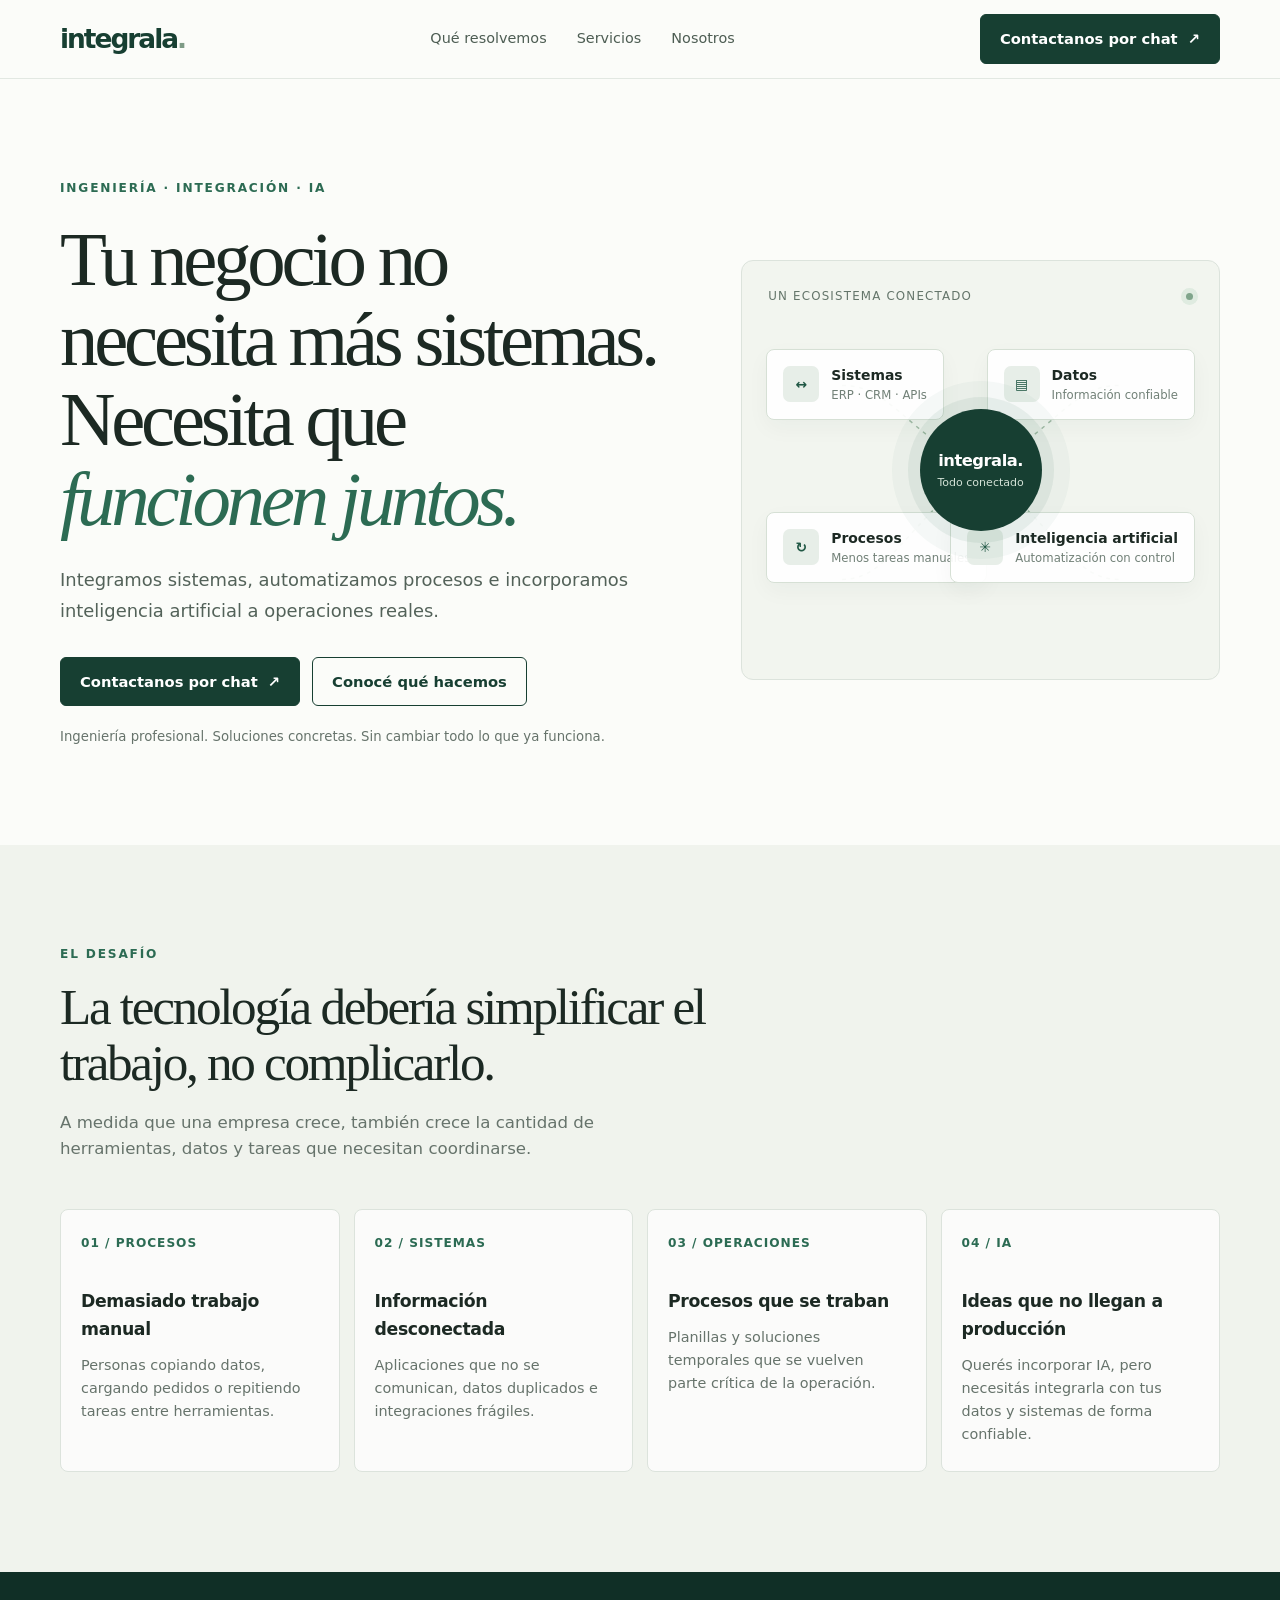
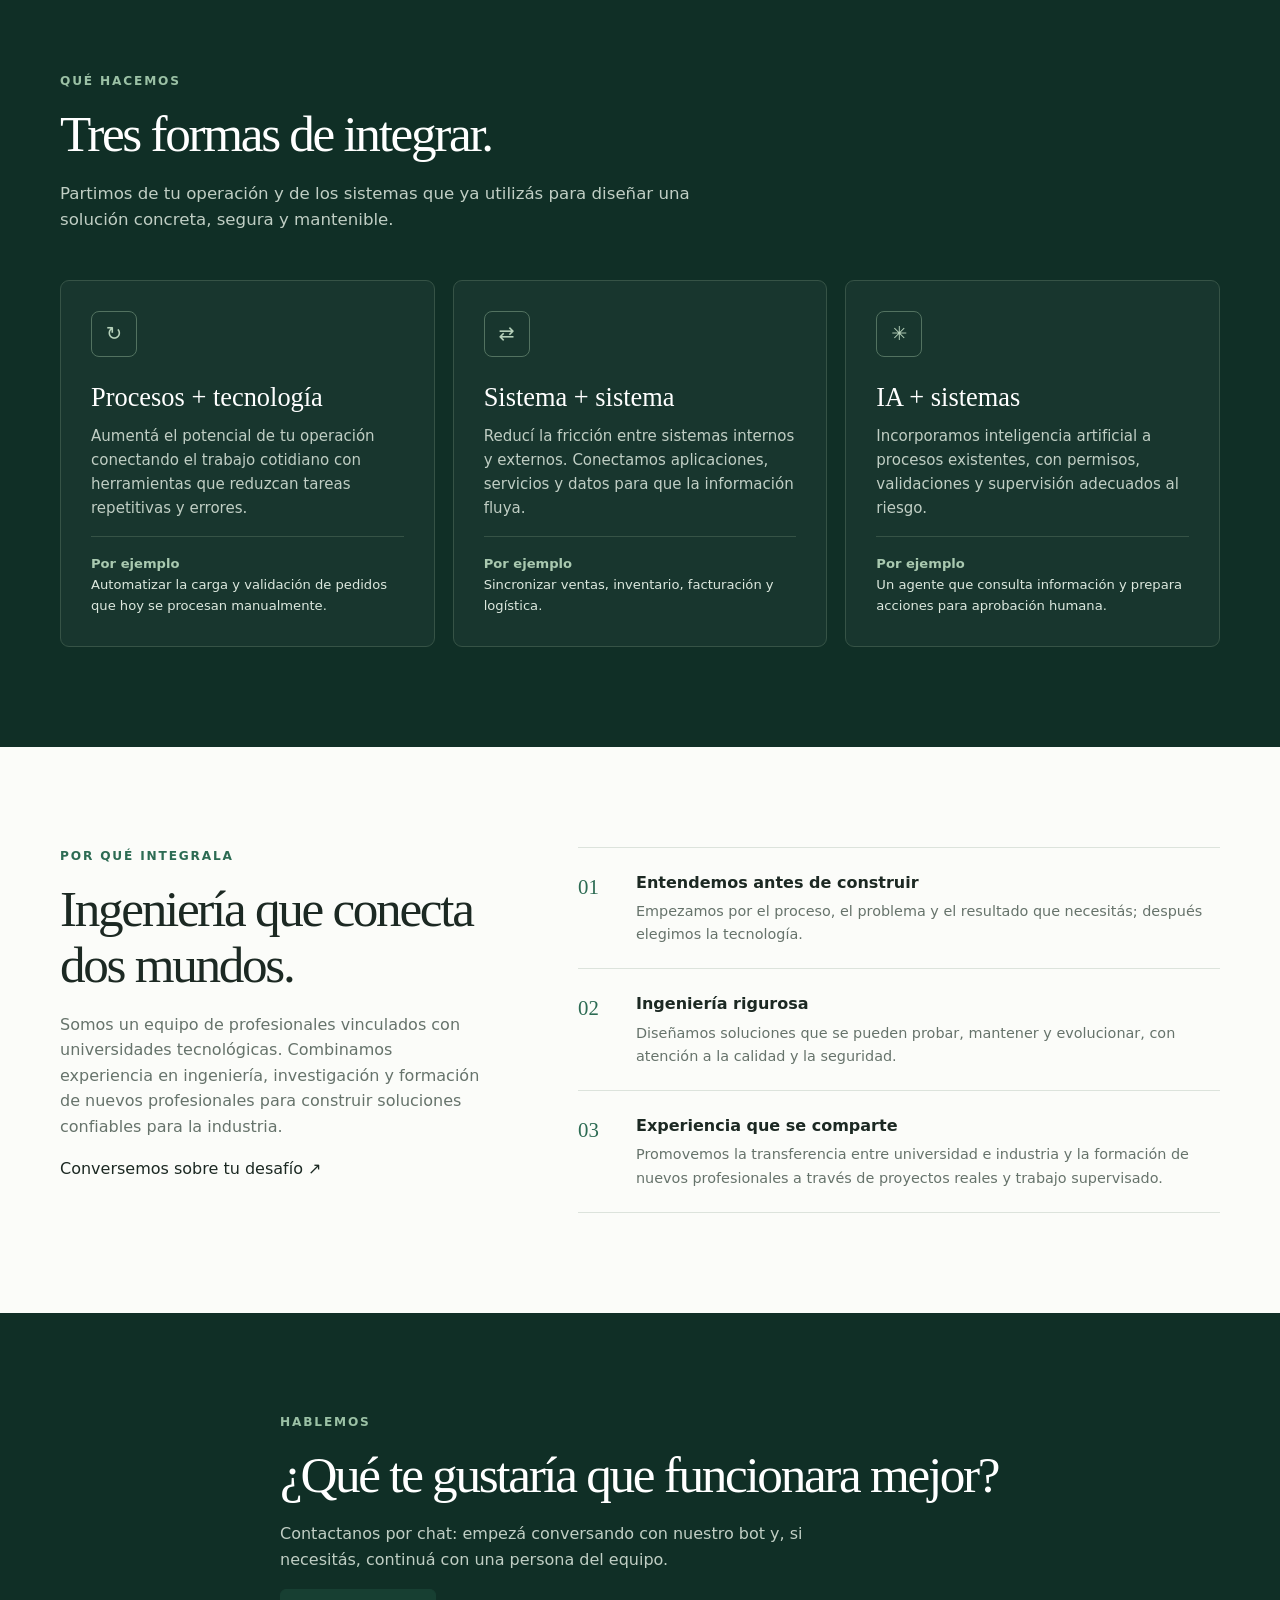
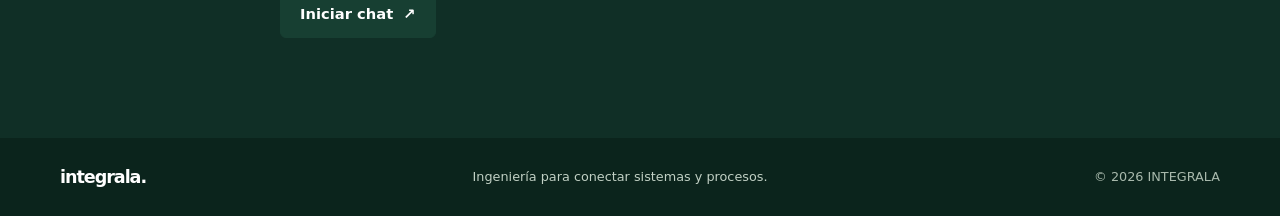
==== index.html @ 3a55579f "Initial site" ====
<!doctype html>
<html lang="es">
<head>
  <meta charset="utf-8">
  <meta name="viewport" content="width=device-width, initial-scale=1">
  <meta name="theme-color" content="#173f32">
  <meta name="description" content="INTEGRALA integra sistemas, automatiza procesos e incorpora inteligencia artificial a operaciones reales. Ingeniería profesional para empresas con sistemas y procesos complejos.">
  <title>INTEGRALA — Sistemas que funcionan juntos</title>
  <style>
    :root {
      --green-950: #102f26;
      --green-900: #173f32;
      --green-800: #205744;
      --green-700: #2c6b53;
      --green-100: #e7eee8;
      --green-50: #f4f6f1;
      --ink: #1c2923;
      --muted: #66736b;
      --line: #dce3dc;
      --paper: #fbfcf9;
      --white: #fff;
      --serif: Georgia, "Times New Roman", serif;
      --sans: Inter, ui-sans-serif, system-ui, -apple-system, BlinkMacSystemFont, "Segoe UI", sans-serif;
      --max: 1160px;
    }
    * { box-sizing: border-box; }
    html { scroll-behavior: smooth; scroll-padding-top: 92px; }
    body { margin: 0; color: var(--ink); background: var(--paper); font-family: var(--sans); line-height: 1.6; -webkit-font-smoothing: antialiased; }
    a { color: inherit; text-decoration: none; }
    button, input, textarea, select { font: inherit; }
    .wrap { width: min(var(--max), calc(100% - 48px)); margin-inline: auto; }
    .eyebrow { color: var(--green-700); font-size: .76rem; letter-spacing: .15em; text-transform: uppercase; font-weight: 750; }
    .site-header { position: sticky; top: 0; z-index: 10; background: rgba(251,252,249,.91); border-bottom: 1px solid rgba(220,227,220,.8); backdrop-filter: blur(14px); }
    .nav { min-height: 78px; display: flex; align-items: center; justify-content: space-between; gap: 28px; }
    .brand { font-weight: 800; font-size: 1.65rem; letter-spacing: -.075em; color: var(--green-900); line-height: 1; }
    .brand span { color: #7e9b86; }
    .nav-links { display: flex; align-items: center; gap: 30px; font-size: .9rem; color: #4d5d53; }
    .nav-links a:hover, .text-link:hover { color: var(--green-700); }
    .button { display: inline-flex; align-items: center; justify-content: center; gap: 10px; min-height: 49px; padding: 12px 19px; border: 1px solid var(--green-900); border-radius: 6px; background: var(--green-900); color: white; font-weight: 650; font-size: .92rem; cursor: pointer; transition: transform .18s ease, background .18s ease; }
    .button:hover { background: var(--green-800); transform: translateY(-1px); }
    .button.secondary { color: var(--green-900); background: transparent; }
    .button.secondary:hover { background: var(--green-100); }
    .hero { padding: 100px 0 84px; overflow: hidden; }
    .hero-grid { display: grid; grid-template-columns: minmax(0, 1.12fr) minmax(330px, .88fr); gap: 72px; align-items: center; }
    h1, h2, h3, p { margin-top: 0; }
    h1 { font-family: var(--serif); font-weight: 500; letter-spacing: -.055em; line-height: 1.04; font-size: clamp(3.2rem, 6vw, 5.4rem); margin: 22px 0 24px; max-width: 760px; }
    h1 em { color: var(--green-700); font-weight: 400; }
    .hero-copy { color: #536259; font-size: 1.12rem; max-width: 590px; line-height: 1.75; }
    .hero-actions { display: flex; flex-wrap: wrap; gap: 12px; margin-top: 30px; }
    .hero-note { color: var(--muted); font-size: .83rem; margin-top: 20px; }
    .diagram { position: relative; min-height: 420px; border: 1px solid var(--line); border-radius: 12px; background: #f2f5ef; padding: 26px; overflow: hidden; }
    .diagram-top { display: flex; align-items: center; justify-content: space-between; color: #64756a; font-size: .74rem; letter-spacing: .1em; text-transform: uppercase; }
    .diagram-mark { width: 7px; height: 7px; background: #80a58b; border-radius: 50%; box-shadow: 0 0 0 5px #dfebe0; }
    .node { position: absolute; display: flex; align-items: center; gap: 12px; padding: 14px 16px; border: 1px solid #d6e0d5; border-radius: 8px; background: rgba(255,255,255,.93); box-shadow: 0 8px 22px rgba(25,58,43,.04); font-size: .87rem; font-weight: 650; }
    .node small { display: block; color: #718077; font-size: .73rem; font-weight: 450; }
    .node-icon { width: 36px; height: 36px; flex: 0 0 36px; display: grid; place-items: center; border-radius: 7px; background: var(--green-100); color: var(--green-800); }
    .node.a { top: 88px; left: 24px; }
    .node.b { top: 88px; right: 24px; }
    .node.c { bottom: 96px; left: 24px; }
    .node.d { bottom: 96px; right: 24px; }
    .hub { position: absolute; top: 50%; left: 50%; transform: translate(-50%,-50%); width: 122px; height: 122px; border-radius: 50%; background: var(--green-900); color: white; display: flex; flex-direction: column; align-items: center; justify-content: center; text-align: center; box-shadow: 0 0 0 12px rgba(44,107,83,.08), 0 0 0 28px rgba(44,107,83,.04); }
    .hub strong { font-size: 1.02rem; letter-spacing: -.03em; }
    .hub span { font-size: .69rem; color: #d3e1d6; }
    .wires { position: absolute; inset: 0; width: 100%; height: 100%; pointer-events: none; }
    .wires path { fill: none; stroke: #a5bda8; stroke-width: 1.5; stroke-dasharray: 4 5; }
    .section { padding: 100px 0; }
    .section.tint { background: #f0f3ed; }
    .section.dark { background: var(--green-950); color: white; }
    .section-heading { max-width: 700px; margin-bottom: 46px; }
    h2 { font-family: var(--serif); font-size: clamp(2.25rem, 4vw, 3.6rem); line-height: 1.1; letter-spacing: -.045em; font-weight: 500; margin: 15px 0 18px; }
    .section-intro { color: var(--muted); font-size: 1.04rem; max-width: 650px; }
    .dark .eyebrow { color: #9bc1a5; }
    .dark .section-intro { color: #c0cec4; }
    .problem-grid { display: grid; grid-template-columns: repeat(4,1fr); gap: 14px; }
    .problem { padding: 24px 20px 25px; background: rgba(255,255,255,.72); border: 1px solid var(--line); border-radius: 8px; min-height: 230px; }
    .problem-num { font-size: .76rem; color: var(--green-700); font-weight: 750; letter-spacing: .08em; }
    .problem h3 { margin: 35px 0 10px; font-size: 1.08rem; letter-spacing: -.02em; }
    .problem p { color: var(--muted); font-size: .9rem; margin-bottom: 0; }
    .service-grid { display: grid; grid-template-columns: repeat(3,1fr); gap: 18px; }
    .service { padding: 30px; border: 1px solid #365346; border-radius: 9px; background: rgba(255,255,255,.035); min-height: 320px; display: flex; flex-direction: column; }
    .service-symbol { width: 46px; height: 46px; border: 1px solid #527260; border-radius: 8px; display: grid; place-items: center; color: #b6d1ba; font-size: 1.2rem; }
    .service h3 { font-family: var(--serif); font-size: 1.65rem; line-height: 1.15; font-weight: 500; margin: 25px 0 12px; }
    .service p { color: #c0cec4; font-size: .94rem; }
    .service .example { border-top: 1px solid #365346; padding-top: 16px; margin-top: auto; color: #dce8de; font-size: .82rem; }
    .service .example strong { color: #a9c9b0; font-weight: 650; }
    .approach-grid { display: grid; grid-template-columns: .8fr 1.2fr; gap: 90px; align-items: start; }
    .approach-copy { color: var(--muted); font-size: 1rem; }
    .principles { border-top: 1px solid var(--line); }
    .principle { display: grid; grid-template-columns: 42px 1fr; gap: 16px; padding: 22px 0; border-bottom: 1px solid var(--line); }
    .principle-number { color: var(--green-700); font-family: var(--serif); font-size: 1.3rem; }
    .principle h3 { font-size: 1rem; margin: 0 0 5px; }
    .principle p { color: var(--muted); font-size: .9rem; margin: 0; }
    .contact-cta { max-width: 720px; }
    .contact-cta p { color: #c0cec4; max-width: 560px; }
    .site-footer { padding: 25px 0; background: #0b241c; color: #c1d0c4; font-size: .8rem; }
    .footer-inner { display: flex; justify-content: space-between; align-items: center; gap: 20px; }
    .footer-brand { color: white; font-size: 1.1rem; font-weight: 800; letter-spacing: -.06em; }
    .footer-note { color: #a8b9ac; }
    .mobile-cta { display: none; }
    @media (max-width: 900px) {
      .hero { padding: 72px 0 66px; }
      .hero-grid { grid-template-columns: 1fr; gap: 42px; }
      .diagram { min-height: 390px; }
      .problem-grid { grid-template-columns: repeat(2,1fr); }
      .approach-grid { grid-template-columns: 1fr; gap: 40px; }
      .service-grid { grid-template-columns: 1fr; }
      .service { min-height: auto; }
      .service .example { margin-top: 14px; }
    }
    @media (max-width: 600px) {
      .wrap { width: min(100% - 32px, var(--max)); }
      .nav { min-height: 68px; }
      .nav-links { display: none; }
      .nav .button { min-height: 41px; padding: 9px 12px; font-size: .78rem; }
      .brand { font-size: 1.5rem; }
      .hero { padding: 60px 0 52px; }
      h1 { font-size: clamp(2.85rem, 13vw, 4.2rem); }
      .hero-copy { font-size: 1rem; }
      .hero-actions { flex-direction: column; align-items: stretch; }
      .diagram { min-height: 340px; padding: 17px; }
      .node { padding: 10px; gap: 7px; font-size: .75rem; }
      .node small { font-size: .65rem; }
      .node-icon { width: 28px; height: 28px; flex-basis: 28px; }
      .node.a { top: 78px; left: 12px; }
      .node.b { top: 78px; right: 12px; }
      .node.c { bottom: 56px; left: 12px; }
      .node.d { bottom: 56px; right: 12px; }
      .hub { width: 96px; height: 96px; }
      .section { padding: 72px 0; }
      .problem-grid { grid-template-columns: 1fr; }
      .problem { min-height: 0; }
      .problem h3 { margin-top: 18px; }
      .footer-inner { flex-direction: column; align-items: flex-start; }
    }
    @media (prefers-reduced-motion: reduce) {
      html { scroll-behavior: auto; }
      *, *::before, *::after { transition-duration: .01ms !important; animation-duration: .01ms !important; }
    }
  </style>
</head>
<body>
  <header class="site-header">
    <div class="wrap nav">
      <a class="brand" href="#inicio" aria-label="INTEGRALA, inicio">integrala<span>.</span></a>
      <nav class="nav-links" aria-label="Navegación principal">
        <a href="#problemas">Qué resolvemos</a>
        <a href="#servicios">Servicios</a>
        <a href="#equipo">Nosotros</a>
      </nav>
      <a class="button" href="https://professional-chat-pwa.vercel.app/">Contactanos por chat <span aria-hidden="true">↗</span></a>
    </div>
  </header>

  <main>
    <section class="hero" id="inicio">
      <div class="wrap hero-grid">
        <div>
          <div class="eyebrow">Ingeniería · Integración · IA</div>
          <h1>Tu negocio no necesita más sistemas. Necesita que <em>funcionen juntos.</em></h1>
          <p class="hero-copy">Integramos sistemas, automatizamos procesos e incorporamos inteligencia artificial a operaciones reales.</p>
          <div class="hero-actions">
            <a class="button" href="https://professional-chat-pwa.vercel.app/">Contactanos por chat <span aria-hidden="true">↗</span></a>
            <a class="button secondary" href="#servicios">Conocé qué hacemos</a>
          </div>
          <p class="hero-note">Ingeniería profesional. Soluciones concretas. Sin cambiar todo lo que ya funciona.</p>
        </div>
        <div class="diagram" role="img" aria-label="Diagrama conceptual: sistemas y procesos conectados por INTEGRALA">
          <div class="diagram-top"><span>Un ecosistema conectado</span><span class="diagram-mark"></span></div>
          <svg class="wires" viewBox="0 0 500 420" preserveAspectRatio="none" aria-hidden="true">
            <path d="M105 125 C155 125 170 170 250 210"/>
            <path d="M395 125 C345 125 330 170 250 210"/>
            <path d="M105 320 C155 320 175 260 250 210"/>
            <path d="M395 320 C345 320 325 260 250 210"/>
          </svg>
          <div class="node a"><span class="node-icon">↔</span><span>Sistemas<small>ERP · CRM · APIs</small></span></div>
          <div class="node b"><span class="node-icon">▤</span><span>Datos<small>Información confiable</small></span></div>
          <div class="node c"><span class="node-icon">↻</span><span>Procesos<small>Menos tareas manuales</small></span></div>
          <div class="node d"><span class="node-icon">✳</span><span>Inteligencia artificial<small>Automatización con control</small></span></div>
          <div class="hub"><strong>integrala.</strong><span>Todo conectado</span></div>
        </div>
      </div>
    </section>

    <section class="section tint" id="problemas">
      <div class="wrap">
        <div class="section-heading">
          <div class="eyebrow">El desafío</div>
          <h2>La tecnología debería simplificar el trabajo, no complicarlo.</h2>
          <p class="section-intro">A medida que una empresa crece, también crece la cantidad de herramientas, datos y tareas que necesitan coordinarse.</p>
        </div>
        <div class="problem-grid">
          <article class="problem"><div class="problem-num">01 / PROCESOS</div><h3>Demasiado trabajo manual</h3><p>Personas copiando datos, cargando pedidos o repitiendo tareas entre herramientas.</p></article>
          <article class="problem"><div class="problem-num">02 / SISTEMAS</div><h3>Información desconectada</h3><p>Aplicaciones que no se comunican, datos duplicados e integraciones frágiles.</p></article>
          <article class="problem"><div class="problem-num">03 / OPERACIONES</div><h3>Procesos que se traban</h3><p>Planillas y soluciones temporales que se vuelven parte crítica de la operación.</p></article>
          <article class="problem"><div class="problem-num">04 / IA</div><h3>Ideas que no llegan a producción</h3><p>Querés incorporar IA, pero necesitás integrarla con tus datos y sistemas de forma confiable.</p></article>
        </div>
      </div>
    </section>

    <section class="section dark" id="servicios">
      <div class="wrap">
        <div class="section-heading">
          <div class="eyebrow">Qué hacemos</div>
          <h2>Tres formas de integrar.</h2>
          <p class="section-intro">Partimos de tu operación y de los sistemas que ya utilizás para diseñar una solución concreta, segura y mantenible.</p>
        </div>
        <div class="service-grid">
          <article class="service">
            <div class="service-symbol" aria-hidden="true">↻</div>
            <h3>Procesos + tecnología</h3>
            <p>Aumentá el potencial de tu operación conectando el trabajo cotidiano con herramientas que reduzcan tareas repetitivas y errores.</p>
            <div class="example"><strong>Por ejemplo</strong><br>Automatizar la carga y validación de pedidos que hoy se procesan manualmente.</div>
          </article>
          <article class="service">
            <div class="service-symbol" aria-hidden="true">⇄</div>
            <h3>Sistema + sistema</h3>
            <p>Reducí la fricción entre sistemas internos y externos. Conectamos aplicaciones, servicios y datos para que la información fluya.</p>
            <div class="example"><strong>Por ejemplo</strong><br>Sincronizar ventas, inventario, facturación y logística.</div>
          </article>
          <article class="service">
            <div class="service-symbol" aria-hidden="true">✳</div>
            <h3>IA + sistemas</h3>
            <p>Incorporamos inteligencia artificial a procesos existentes, con permisos, validaciones y supervisión adecuados al riesgo.</p>
            <div class="example"><strong>Por ejemplo</strong><br>Un agente que consulta información y prepara acciones para aprobación humana.</div>
          </article>
        </div>
      </div>
    </section>

    <section class="section" id="equipo">
      <div class="wrap approach-grid">
        <div>
          <div class="eyebrow">Por qué INTEGRALA</div>
          <h2>Ingeniería que conecta dos mundos.</h2>
          <p class="approach-copy">Somos un equipo de profesionales vinculados con universidades tecnológicas. Combinamos experiencia en ingeniería, investigación y formación de nuevos profesionales para construir soluciones confiables para la industria.</p>
          <a class="text-link" href="https://professional-chat-pwa.vercel.app/">Conversemos sobre tu desafío <span aria-hidden="true">↗</span></a>
        </div>
        <div class="principles">
          <article class="principle"><div class="principle-number">01</div><div><h3>Entendemos antes de construir</h3><p>Empezamos por el proceso, el problema y el resultado que necesitás; después elegimos la tecnología.</p></div></article>
          <article class="principle"><div class="principle-number">02</div><div><h3>Ingeniería rigurosa</h3><p>Diseñamos soluciones que se pueden probar, mantener y evolucionar, con atención a la calidad y la seguridad.</p></div></article>
          <article class="principle"><div class="principle-number">03</div><div><h3>Experiencia que se comparte</h3><p>Promovemos la transferencia entre universidad e industria y la formación de nuevos profesionales a través de proyectos reales y trabajo supervisado.</p></div></article>
        </div>
      </div>
    </section>

    <section class="section dark" id="contacto">
      <div class="wrap contact-cta">
        <div>
          <div class="eyebrow">Hablemos</div>
          <h2>¿Qué te gustaría que funcionara mejor?</h2>
          <p>Contactanos por chat: empezá conversando con nuestro bot y, si necesitás, continuá con una persona del equipo.</p>
          <a class="button" href="https://professional-chat-pwa.vercel.app/">Iniciar chat <span aria-hidden="true">↗</span></a>
        </div>
      </div>
    </section>
  </main>

  <footer class="site-footer">
    <div class="wrap footer-inner">
      <a class="footer-brand" href="#inicio">integrala.</a>
      <div>Ingeniería para conectar sistemas y procesos.</div>
      <div class="footer-note">© <span id="year"></span> INTEGRALA</div>
    </div>
  </footer>

  <script>
    document.getElementById("year").textContent = new Date().getFullYear();
  </script>
</body>
</html>
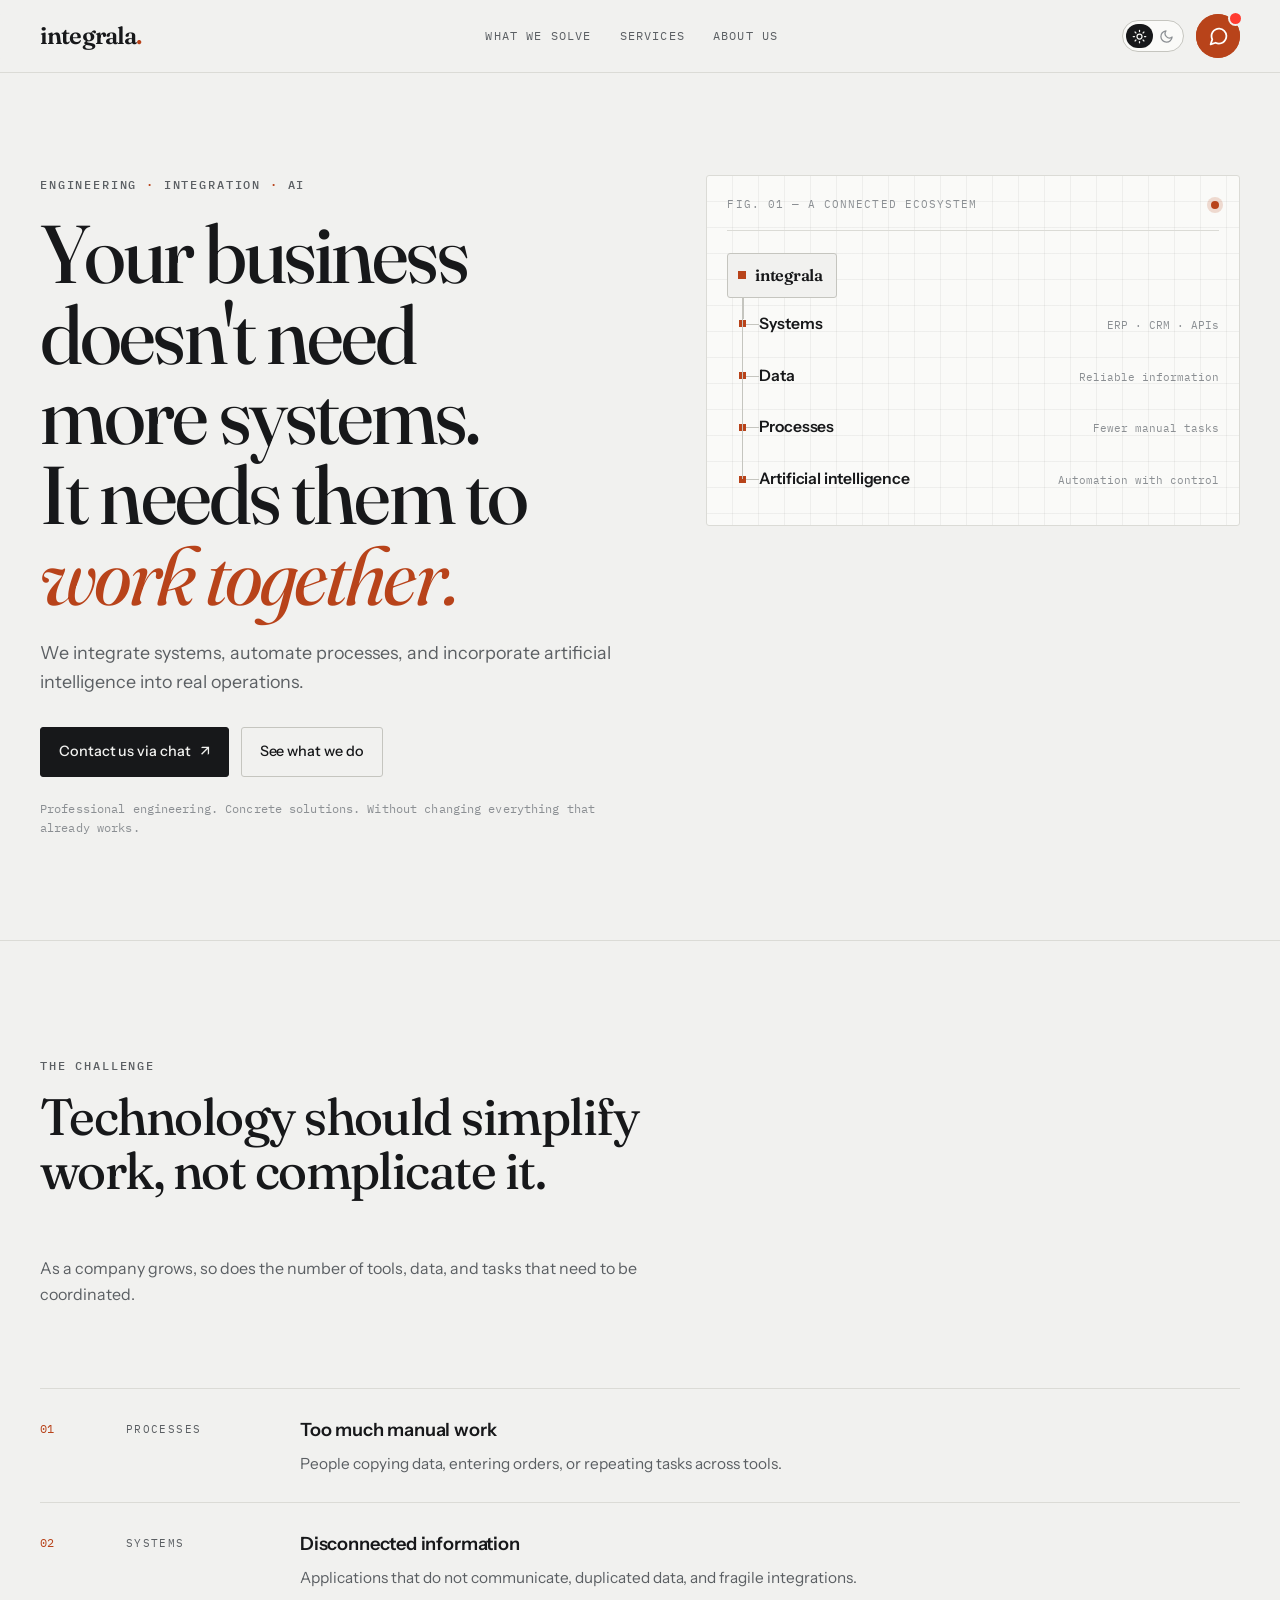
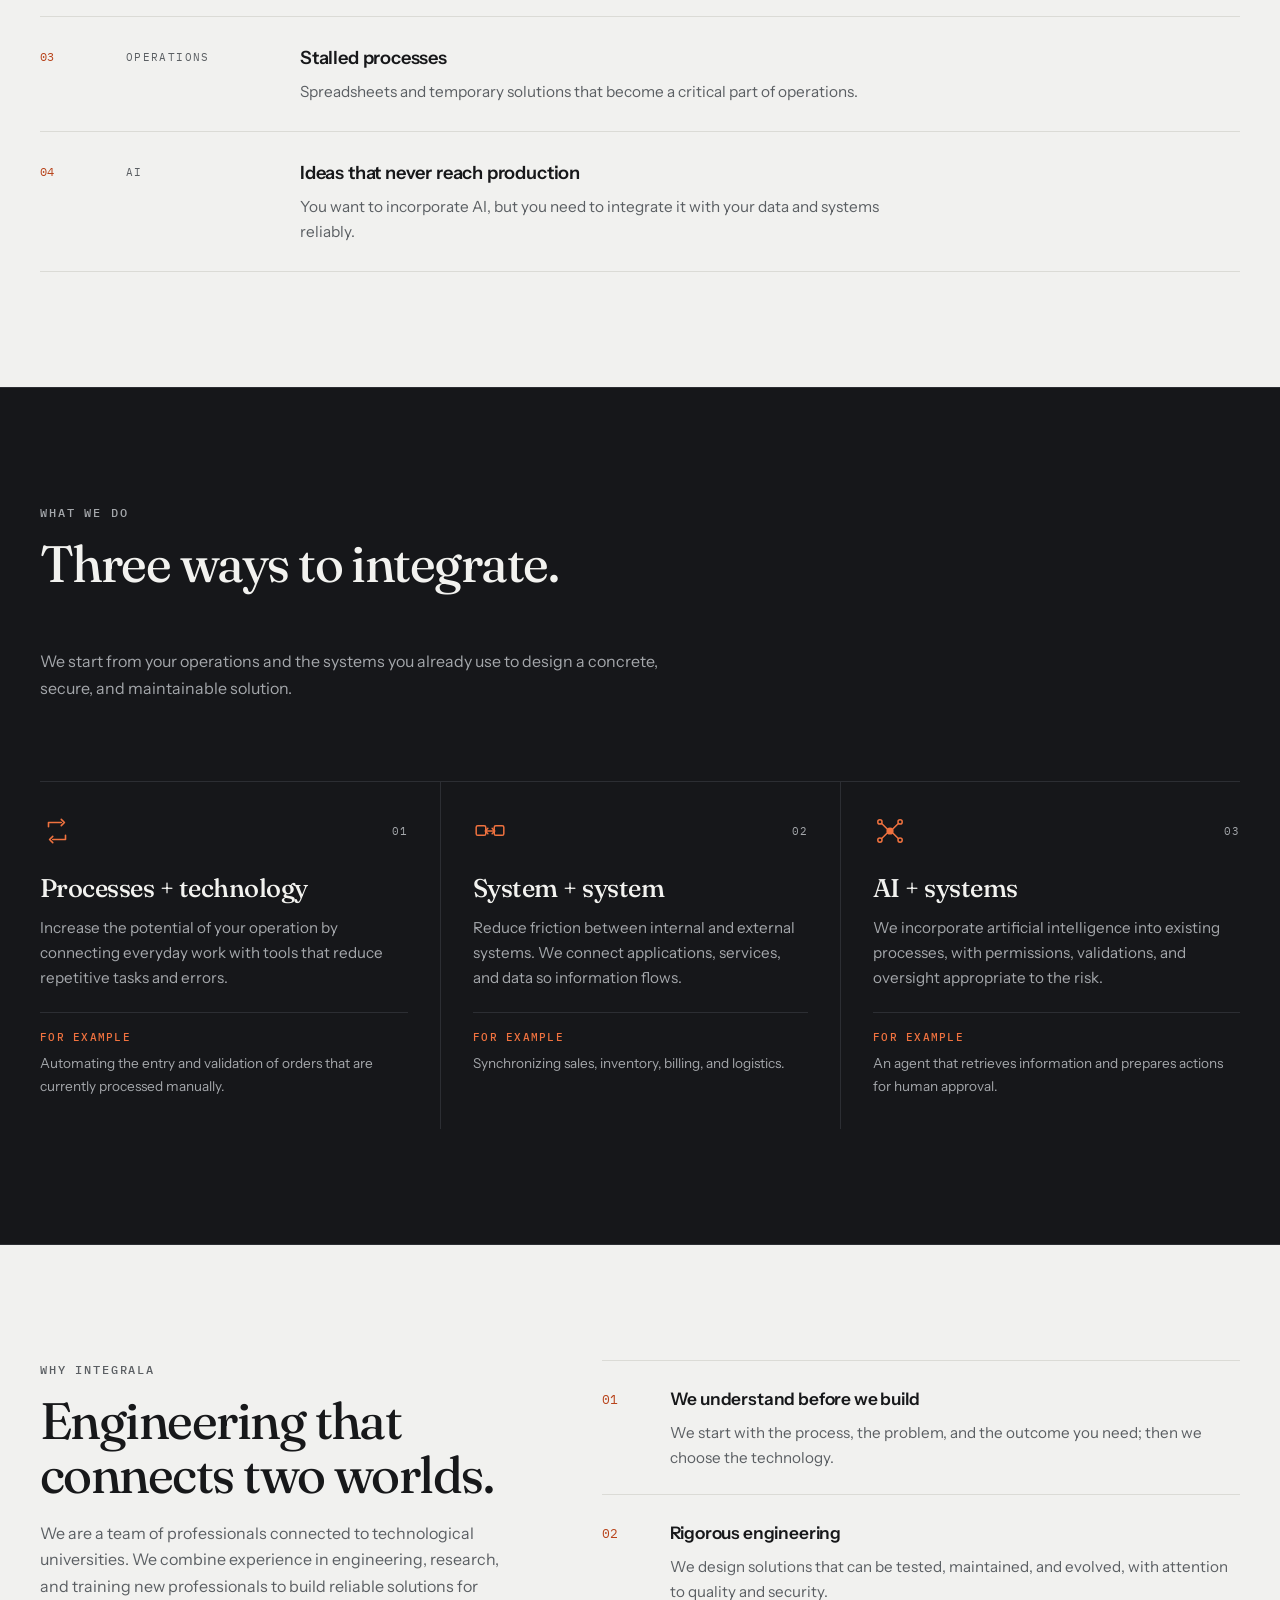
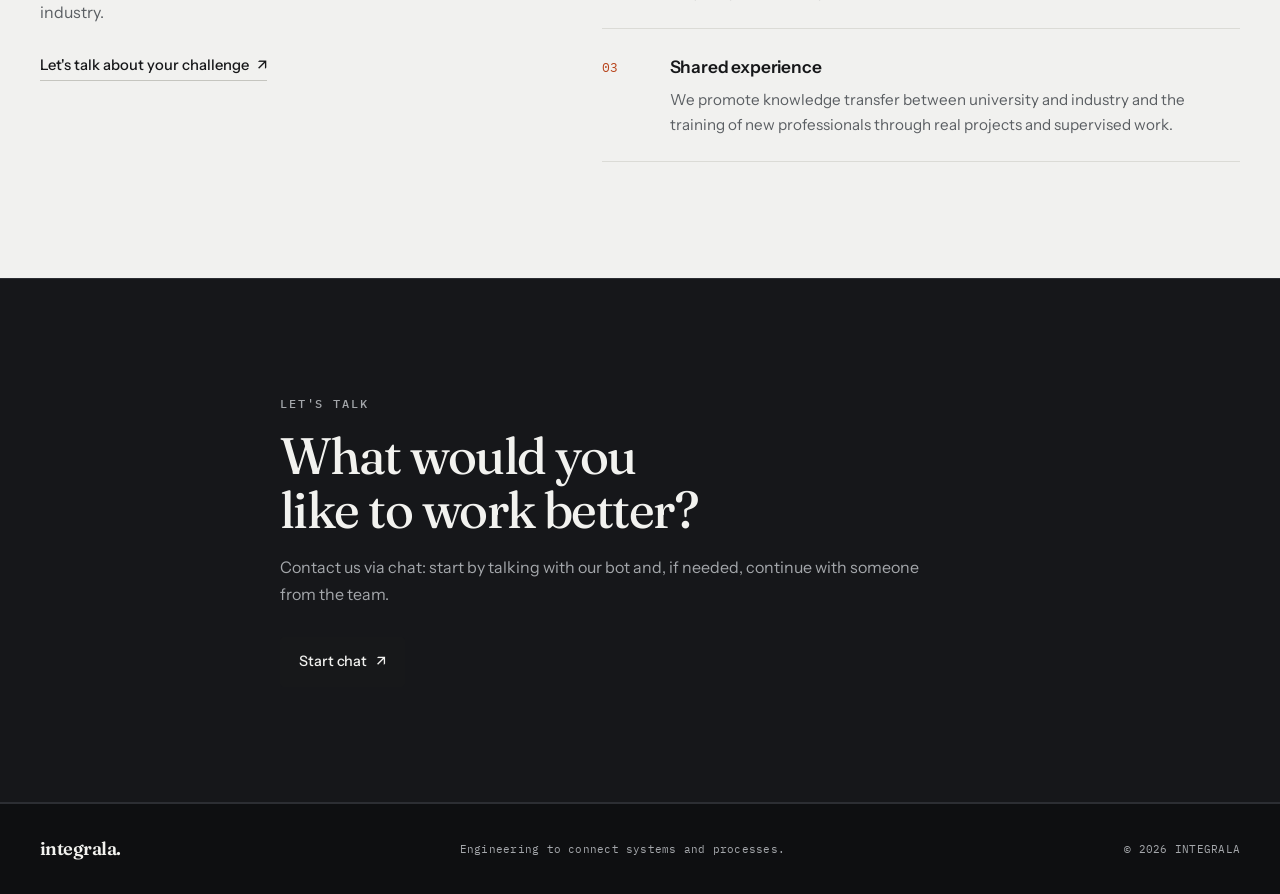
==== commit 85fe6528: "Improving the site" ====
--- a/index.html
+++ b/index.html
@@ -1,270 +1,374 @@
 <!doctype html>
-<html lang="es">
+<html lang="en" data-theme="gray">
 <head>
   <meta charset="utf-8">
   <meta name="viewport" content="width=device-width, initial-scale=1">
-  <meta name="theme-color" content="#173f32">
-  <meta name="description" content="INTEGRALA integra sistemas, automatiza procesos e incorpora inteligencia artificial a operaciones reales. Ingeniería profesional para empresas con sistemas y procesos complejos.">
-  <title>INTEGRALA — Sistemas que funcionan juntos</title>
-  <style>
-    :root {
-      --green-950: #102f26;
-      --green-900: #173f32;
-      --green-800: #205744;
-      --green-700: #2c6b53;
-      --green-100: #e7eee8;
-      --green-50: #f4f6f1;
-      --ink: #1c2923;
-      --muted: #66736b;
-      --line: #dce3dc;
-      --paper: #fbfcf9;
-      --white: #fff;
-      --serif: Georgia, "Times New Roman", serif;
-      --sans: Inter, ui-sans-serif, system-ui, -apple-system, BlinkMacSystemFont, "Segoe UI", sans-serif;
-      --max: 1160px;
-    }
-    * { box-sizing: border-box; }
-    html { scroll-behavior: smooth; scroll-padding-top: 92px; }
-    body { margin: 0; color: var(--ink); background: var(--paper); font-family: var(--sans); line-height: 1.6; -webkit-font-smoothing: antialiased; }
-    a { color: inherit; text-decoration: none; }
-    button, input, textarea, select { font: inherit; }
-    .wrap { width: min(var(--max), calc(100% - 48px)); margin-inline: auto; }
-    .eyebrow { color: var(--green-700); font-size: .76rem; letter-spacing: .15em; text-transform: uppercase; font-weight: 750; }
-    .site-header { position: sticky; top: 0; z-index: 10; background: rgba(251,252,249,.91); border-bottom: 1px solid rgba(220,227,220,.8); backdrop-filter: blur(14px); }
-    .nav { min-height: 78px; display: flex; align-items: center; justify-content: space-between; gap: 28px; }
-    .brand { font-weight: 800; font-size: 1.65rem; letter-spacing: -.075em; color: var(--green-900); line-height: 1; }
-    .brand span { color: #7e9b86; }
-    .nav-links { display: flex; align-items: center; gap: 30px; font-size: .9rem; color: #4d5d53; }
-    .nav-links a:hover, .text-link:hover { color: var(--green-700); }
-    .button { display: inline-flex; align-items: center; justify-content: center; gap: 10px; min-height: 49px; padding: 12px 19px; border: 1px solid var(--green-900); border-radius: 6px; background: var(--green-900); color: white; font-weight: 650; font-size: .92rem; cursor: pointer; transition: transform .18s ease, background .18s ease; }
-    .button:hover { background: var(--green-800); transform: translateY(-1px); }
-    .button.secondary { color: var(--green-900); background: transparent; }
-    .button.secondary:hover { background: var(--green-100); }
-    .hero { padding: 100px 0 84px; overflow: hidden; }
-    .hero-grid { display: grid; grid-template-columns: minmax(0, 1.12fr) minmax(330px, .88fr); gap: 72px; align-items: center; }
-    h1, h2, h3, p { margin-top: 0; }
-    h1 { font-family: var(--serif); font-weight: 500; letter-spacing: -.055em; line-height: 1.04; font-size: clamp(3.2rem, 6vw, 5.4rem); margin: 22px 0 24px; max-width: 760px; }
-    h1 em { color: var(--green-700); font-weight: 400; }
-    .hero-copy { color: #536259; font-size: 1.12rem; max-width: 590px; line-height: 1.75; }
-    .hero-actions { display: flex; flex-wrap: wrap; gap: 12px; margin-top: 30px; }
-    .hero-note { color: var(--muted); font-size: .83rem; margin-top: 20px; }
-    .diagram { position: relative; min-height: 420px; border: 1px solid var(--line); border-radius: 12px; background: #f2f5ef; padding: 26px; overflow: hidden; }
-    .diagram-top { display: flex; align-items: center; justify-content: space-between; color: #64756a; font-size: .74rem; letter-spacing: .1em; text-transform: uppercase; }
-    .diagram-mark { width: 7px; height: 7px; background: #80a58b; border-radius: 50%; box-shadow: 0 0 0 5px #dfebe0; }
-    .node { position: absolute; display: flex; align-items: center; gap: 12px; padding: 14px 16px; border: 1px solid #d6e0d5; border-radius: 8px; background: rgba(255,255,255,.93); box-shadow: 0 8px 22px rgba(25,58,43,.04); font-size: .87rem; font-weight: 650; }
-    .node small { display: block; color: #718077; font-size: .73rem; font-weight: 450; }
-    .node-icon { width: 36px; height: 36px; flex: 0 0 36px; display: grid; place-items: center; border-radius: 7px; background: var(--green-100); color: var(--green-800); }
-    .node.a { top: 88px; left: 24px; }
-    .node.b { top: 88px; right: 24px; }
-    .node.c { bottom: 96px; left: 24px; }
-    .node.d { bottom: 96px; right: 24px; }
-    .hub { position: absolute; top: 50%; left: 50%; transform: translate(-50%,-50%); width: 122px; height: 122px; border-radius: 50%; background: var(--green-900); color: white; display: flex; flex-direction: column; align-items: center; justify-content: center; text-align: center; box-shadow: 0 0 0 12px rgba(44,107,83,.08), 0 0 0 28px rgba(44,107,83,.04); }
-    .hub strong { font-size: 1.02rem; letter-spacing: -.03em; }
-    .hub span { font-size: .69rem; color: #d3e1d6; }
-    .wires { position: absolute; inset: 0; width: 100%; height: 100%; pointer-events: none; }
-    .wires path { fill: none; stroke: #a5bda8; stroke-width: 1.5; stroke-dasharray: 4 5; }
-    .section { padding: 100px 0; }
-    .section.tint { background: #f0f3ed; }
-    .section.dark { background: var(--green-950); color: white; }
-    .section-heading { max-width: 700px; margin-bottom: 46px; }
-    h2 { font-family: var(--serif); font-size: clamp(2.25rem, 4vw, 3.6rem); line-height: 1.1; letter-spacing: -.045em; font-weight: 500; margin: 15px 0 18px; }
-    .section-intro { color: var(--muted); font-size: 1.04rem; max-width: 650px; }
-    .dark .eyebrow { color: #9bc1a5; }
-    .dark .section-intro { color: #c0cec4; }
-    .problem-grid { display: grid; grid-template-columns: repeat(4,1fr); gap: 14px; }
-    .problem { padding: 24px 20px 25px; background: rgba(255,255,255,.72); border: 1px solid var(--line); border-radius: 8px; min-height: 230px; }
-    .problem-num { font-size: .76rem; color: var(--green-700); font-weight: 750; letter-spacing: .08em; }
-    .problem h3 { margin: 35px 0 10px; font-size: 1.08rem; letter-spacing: -.02em; }
-    .problem p { color: var(--muted); font-size: .9rem; margin-bottom: 0; }
-    .service-grid { display: grid; grid-template-columns: repeat(3,1fr); gap: 18px; }
-    .service { padding: 30px; border: 1px solid #365346; border-radius: 9px; background: rgba(255,255,255,.035); min-height: 320px; display: flex; flex-direction: column; }
-    .service-symbol { width: 46px; height: 46px; border: 1px solid #527260; border-radius: 8px; display: grid; place-items: center; color: #b6d1ba; font-size: 1.2rem; }
-    .service h3 { font-family: var(--serif); font-size: 1.65rem; line-height: 1.15; font-weight: 500; margin: 25px 0 12px; }
-    .service p { color: #c0cec4; font-size: .94rem; }
-    .service .example { border-top: 1px solid #365346; padding-top: 16px; margin-top: auto; color: #dce8de; font-size: .82rem; }
-    .service .example strong { color: #a9c9b0; font-weight: 650; }
-    .approach-grid { display: grid; grid-template-columns: .8fr 1.2fr; gap: 90px; align-items: start; }
-    .approach-copy { color: var(--muted); font-size: 1rem; }
-    .principles { border-top: 1px solid var(--line); }
-    .principle { display: grid; grid-template-columns: 42px 1fr; gap: 16px; padding: 22px 0; border-bottom: 1px solid var(--line); }
-    .principle-number { color: var(--green-700); font-family: var(--serif); font-size: 1.3rem; }
-    .principle h3 { font-size: 1rem; margin: 0 0 5px; }
-    .principle p { color: var(--muted); font-size: .9rem; margin: 0; }
-    .contact-cta { max-width: 720px; }
-    .contact-cta p { color: #c0cec4; max-width: 560px; }
-    .site-footer { padding: 25px 0; background: #0b241c; color: #c1d0c4; font-size: .8rem; }
-    .footer-inner { display: flex; justify-content: space-between; align-items: center; gap: 20px; }
-    .footer-brand { color: white; font-size: 1.1rem; font-weight: 800; letter-spacing: -.06em; }
-    .footer-note { color: #a8b9ac; }
-    .mobile-cta { display: none; }
-    @media (max-width: 900px) {
-      .hero { padding: 72px 0 66px; }
-      .hero-grid { grid-template-columns: 1fr; gap: 42px; }
-      .diagram { min-height: 390px; }
-      .problem-grid { grid-template-columns: repeat(2,1fr); }
-      .approach-grid { grid-template-columns: 1fr; gap: 40px; }
-      .service-grid { grid-template-columns: 1fr; }
-      .service { min-height: auto; }
-      .service .example { margin-top: 14px; }
-    }
-    @media (max-width: 600px) {
-      .wrap { width: min(100% - 32px, var(--max)); }
-      .nav { min-height: 68px; }
-      .nav-links { display: none; }
-      .nav .button { min-height: 41px; padding: 9px 12px; font-size: .78rem; }
-      .brand { font-size: 1.5rem; }
-      .hero { padding: 60px 0 52px; }
-      h1 { font-size: clamp(2.85rem, 13vw, 4.2rem); }
-      .hero-copy { font-size: 1rem; }
-      .hero-actions { flex-direction: column; align-items: stretch; }
-      .diagram { min-height: 340px; padding: 17px; }
-      .node { padding: 10px; gap: 7px; font-size: .75rem; }
-      .node small { font-size: .65rem; }
-      .node-icon { width: 28px; height: 28px; flex-basis: 28px; }
-      .node.a { top: 78px; left: 12px; }
-      .node.b { top: 78px; right: 12px; }
-      .node.c { bottom: 56px; left: 12px; }
-      .node.d { bottom: 56px; right: 12px; }
-      .hub { width: 96px; height: 96px; }
-      .section { padding: 72px 0; }
-      .problem-grid { grid-template-columns: 1fr; }
-      .problem { min-height: 0; }
-      .problem h3 { margin-top: 18px; }
-      .footer-inner { flex-direction: column; align-items: flex-start; }
-    }
-    @media (prefers-reduced-motion: reduce) {
-      html { scroll-behavior: auto; }
-      *, *::before, *::after { transition-duration: .01ms !important; animation-duration: .01ms !important; }
-    }
-  </style>
+
+  <!-- Title & description (also used by crawlers, social cards and AI agents) -->
+  <title>INTEGRALA — Systems that work together</title>
+  <meta name="description" content="INTEGRALA integrates systems, automates processes, and incorporates artificial intelligence into real operations. Professional engineering for companies with complex systems and processes.">
+
+  <!-- Crawlers / bots -->
+  <meta name="robots" content="index, follow, max-image-preview:large, max-snippet:-1, max-video-preview:-1">
+  <meta name="googlebot" content="index, follow">
+  <meta name="author" content="INTEGRALA">
+  <link rel="canonical" href="https://palumbon.github.io/integrala-landing/">
+  <link rel="sitemap" type="application/xml" href="sitemap.xml">
+  <link rel="alternate" type="text/plain" href="llms.txt" title="Summary for AI agents">
+
+  <!-- Icons & PWA -->
+  <link rel="icon" href="favicon.svg" type="image/svg+xml">
+  <link rel="alternate icon" href="favicon.ico" sizes="16x16 32x32 48x48">
+  <link rel="apple-touch-icon" href="apple-touch-icon.png">
+  <link rel="manifest" href="site.webmanifest">
+  <meta name="theme-color" content="#f1f1ef" media="(prefers-color-scheme: light)">
+  <meta name="theme-color" content="#101113" media="(prefers-color-scheme: dark)">
+  <meta name="theme-color" content="#f1f1ef">
+
+  <!-- Social -->
+  <meta property="og:type" content="website">
+  <meta property="og:site_name" content="INTEGRALA">
+  <meta property="og:locale" content="en_US">
+  <meta property="og:title" content="INTEGRALA — Systems that work together">
+  <meta property="og:description" content="We integrate systems, automate processes, and incorporate artificial intelligence into real operations.">
+  <meta property="og:url" content="https://palumbon.github.io/integrala-landing/">
+  <meta property="og:image" content="https://palumbon.github.io/integrala-landing/og.png">
+  <meta property="og:image:width" content="1200">
+  <meta property="og:image:height" content="630">
+  <meta property="og:image:alt" content="INTEGRALA — Systems that work together">
+  <meta name="twitter:card" content="summary_large_image">
+  <meta name="twitter:title" content="INTEGRALA — Systems that work together">
+  <meta name="twitter:description" content="We integrate systems, automate processes, and incorporate artificial intelligence into real operations.">
+  <meta name="twitter:image" content="https://palumbon.github.io/integrala-landing/og.png">
+
+  <!-- Fonts -->
+  <link rel="preconnect" href="https://fonts.googleapis.com">
+  <link rel="preconnect" href="https://fonts.gstatic.com" crossorigin>
+  <link href="https://fonts.googleapis.com/css2?family=Fraunces:ital,opsz,wght@0,9..144,400..600;1,9..144,400..600&family=IBM+Plex+Mono:wght@400;500&family=Instrument+Sans:ital,wght@0,400;0,500;0,600;1,400&display=swap" rel="stylesheet">
+
+  <link rel="stylesheet" href="styles.css">
+
+  <!-- Apply the saved theme before first paint to avoid a flash -->
+  <script>
+    (function () {
+      try {
+        var t = localStorage.getItem("integrala-theme");
+        if (t !== "dark" && t !== "gray") {
+          t = window.matchMedia("(prefers-color-scheme: dark)").matches ? "dark" : "gray";
+        }
+        document.documentElement.setAttribute("data-theme", t);
+      } catch (e) {}
+    })();
+  </script>
+
+  <!-- Structured data for search engines and AI agents -->
+  <script type="application/ld+json">
+  {
+    "@context": "https://schema.org",
+    "@graph": [
+      {
+        "@type": "Organization",
+        "@id": "https://palumbon.github.io/integrala-landing/#organization",
+        "name": "INTEGRALA",
+        "url": "https://palumbon.github.io/integrala-landing/",
+        "description": "We integrate systems, automate processes, and incorporate artificial intelligence into real operations.",
+        "knowsAbout": [
+          "Systems integration",
+          "Process automation",
+          "Applied artificial intelligence",
+          "Software engineering"
+        ],
+        "contactPoint": [
+          {
+            "@type": "ContactPoint",
+            "contactType": "customer support",
+            "url": "https://professional-chat-pwa.vercel.app/",
+            "availableLanguage": ["en"]
+          }
+        ]
+      },
+      {
+        "@type": "WebSite",
+        "@id": "https://palumbon.github.io/integrala-landing/#website",
+        "url": "https://palumbon.github.io/integrala-landing/",
+        "name": "INTEGRALA",
+        "inLanguage": "en",
+        "publisher": { "@id": "https://palumbon.github.io/integrala-landing/#organization" }
+      },
+      {
+        "@type": "ProfessionalService",
+        "@id": "https://palumbon.github.io/integrala-landing/#service",
+        "name": "INTEGRALA",
+        "url": "https://palumbon.github.io/integrala-landing/",
+        "description": "Professional engineering for companies with complex systems and processes.",
+        "provider": { "@id": "https://palumbon.github.io/integrala-landing/#organization" },
+        "hasOfferCatalog": {
+          "@type": "OfferCatalog",
+          "name": "Services",
+          "itemListElement": [
+            {
+              "@type": "Offer",
+              "itemOffered": {
+                "@type": "Service",
+                "name": "Processes + technology",
+                "description": "Process automation to reduce repetitive tasks and errors by connecting everyday work with tools."
+              }
+            },
+            {
+              "@type": "Offer",
+              "itemOffered": {
+                "@type": "Service",
+                "name": "System + system",
+                "description": "Integration of internal and external systems so information flows between applications, services, and data."
+              }
+            },
+            {
+              "@type": "Offer",
+              "itemOffered": {
+                "@type": "Service",
+                "name": "AI + systems",
+                "description": "Incorporation of artificial intelligence into existing processes, with permissions, validations, and oversight."
+              }
+            }
+          ]
+        }
+      }
+    ]
+  }
+  </script>
 </head>
 <body>
+  <a class="skip" href="#inicio">Skip to content</a>
+
   <header class="site-header">
-    <div class="wrap nav">
-      <a class="brand" href="#inicio" aria-label="INTEGRALA, inicio">integrala<span>.</span></a>
-      <nav class="nav-links" aria-label="Navegación principal">
-        <a href="#problemas">Qué resolvemos</a>
-        <a href="#servicios">Servicios</a>
-        <a href="#equipo">Nosotros</a>
+    <div class="wrap header-inner">
+      <a class="brand" href="#inicio" aria-label="INTEGRALA, home">integrala<span>.</span></a>
+
+      <nav class="nav-links" aria-label="Main navigation">
+        <a href="#problemas">What we solve</a>
+        <a href="#servicios">Services</a>
+        <a href="#equipo">About us</a>
       </nav>
-      <a class="button" href="https://professional-chat-pwa.vercel.app/">Contactanos por chat <span aria-hidden="true">↗</span></a>
+
+      <div class="header-actions">
+        <button type="button" class="theme-switch" role="switch" aria-checked="false" aria-label="Dark theme" data-theme-toggle>
+          <span class="ts-thumb" aria-hidden="true"></span>
+          <span class="ts-icon ts-sun" aria-hidden="true">
+            <svg viewBox="0 0 24 24" fill="none" stroke="currentColor" stroke-width="2" stroke-linecap="round" stroke-linejoin="round">
+              <circle cx="12" cy="12" r="4"/>
+              <path d="M12 2v2M12 20v2M4.9 4.9l1.4 1.4M17.7 17.7l1.4 1.4M2 12h2M20 12h2M4.9 19.1l1.4-1.4M17.7 6.3l1.4-1.4"/>
+            </svg>
+          </span>
+          <span class="ts-icon ts-moon" aria-hidden="true">
+            <svg viewBox="0 0 24 24" fill="none" stroke="currentColor" stroke-width="2" stroke-linecap="round" stroke-linejoin="round">
+              <path d="M21 12.8A9 9 0 1 1 11.2 3a7 7 0 0 0 9.8 9.8z"/>
+            </svg>
+          </span>
+        </button>
+
+        <a class="btn-chat" href="https://professional-chat-pwa.vercel.app/" aria-label="Contact us via chat" title="Contact us via chat">
+          <svg viewBox="0 0 24 24" fill="none" stroke="currentColor" stroke-width="2" stroke-linecap="round" stroke-linejoin="round" aria-hidden="true">
+            <path d="M21 11.5a8.38 8.38 0 0 1-.9 3.8 8.5 8.5 0 0 1-7.6 4.7 8.38 8.38 0 0 1-3.8-.9L3 21l1.9-5.7a8.38 8.38 0 0 1-.9-3.8 8.5 8.5 0 0 1 4.7-7.6 8.38 8.38 0 0 1 3.8-.9h.5a8.48 8.48 0 0 1 8 8z"/>
+          </svg>
+          <span class="badge" aria-hidden="true"></span>
+        </a>
+      </div>
     </div>
   </header>
 
   <main>
-    <section class="hero" id="inicio">
+    <!-- Hero -->
+    <section class="hero" id="inicio" aria-labelledby="hero-title">
       <div class="wrap hero-grid">
-        <div>
-          <div class="eyebrow">Ingeniería · Integración · IA</div>
-          <h1>Tu negocio no necesita más sistemas. Necesita que <em>funcionen juntos.</em></h1>
-          <p class="hero-copy">Integramos sistemas, automatizamos procesos e incorporamos inteligencia artificial a operaciones reales.</p>
+        <div class="hero-main">
+          <p class="label">Engineering <span class="sep">·</span> Integration <span class="sep">·</span> AI</p>
+          <h1 id="hero-title">Your business doesn't need more systems. It needs them to <em>work together.</em></h1>
+          <p class="hero-lede">We integrate systems, automate processes, and incorporate artificial intelligence into real operations.</p>
           <div class="hero-actions">
-            <a class="button" href="https://professional-chat-pwa.vercel.app/">Contactanos por chat <span aria-hidden="true">↗</span></a>
-            <a class="button secondary" href="#servicios">Conocé qué hacemos</a>
+            <a class="btn" href="https://professional-chat-pwa.vercel.app/">Contact us via chat <span class="arrow" aria-hidden="true">↗</span></a>
+            <a class="btn btn-ghost" href="#servicios">See what we do</a>
           </div>
-          <p class="hero-note">Ingeniería profesional. Soluciones concretas. Sin cambiar todo lo que ya funciona.</p>
+          <p class="hero-note">Professional engineering. Concrete solutions. Without changing everything that already works.</p>
         </div>
-        <div class="diagram" role="img" aria-label="Diagrama conceptual: sistemas y procesos conectados por INTEGRALA">
-          <div class="diagram-top"><span>Un ecosistema conectado</span><span class="diagram-mark"></span></div>
-          <svg class="wires" viewBox="0 0 500 420" preserveAspectRatio="none" aria-hidden="true">
-            <path d="M105 125 C155 125 170 170 250 210"/>
-            <path d="M395 125 C345 125 330 170 250 210"/>
-            <path d="M105 320 C155 320 175 260 250 210"/>
-            <path d="M395 320 C345 320 325 260 250 210"/>
-          </svg>
-          <div class="node a"><span class="node-icon">↔</span><span>Sistemas<small>ERP · CRM · APIs</small></span></div>
-          <div class="node b"><span class="node-icon">▤</span><span>Datos<small>Información confiable</small></span></div>
-          <div class="node c"><span class="node-icon">↻</span><span>Procesos<small>Menos tareas manuales</small></span></div>
-          <div class="node d"><span class="node-icon">✳</span><span>Inteligencia artificial<small>Automatización con control</small></span></div>
-          <div class="hub"><strong>integrala.</strong><span>Todo conectado</span></div>
-        </div>
-      </div>
-    </section>
-
-    <section class="section tint" id="problemas">
+
+        <figure class="figure">
+          <figcaption class="figure-head">
+            <span>Fig. 01 — A connected ecosystem</span>
+            <span class="status" aria-hidden="true"></span>
+          </figcaption>
+          <div class="figure-hub"><span class="dot" aria-hidden="true"></span>integrala</div>
+          <ul class="bus">
+            <li class="bus-item"><span class="bus-term" aria-hidden="true"></span><span class="t">Systems</span><span class="s">ERP · CRM · APIs</span></li>
+            <li class="bus-item"><span class="bus-term" aria-hidden="true"></span><span class="t">Data</span><span class="s">Reliable information</span></li>
+            <li class="bus-item"><span class="bus-term" aria-hidden="true"></span><span class="t">Processes</span><span class="s">Fewer manual tasks</span></li>
+            <li class="bus-item"><span class="bus-term" aria-hidden="true"></span><span class="t">Artificial intelligence</span><span class="s">Automation with control</span></li>
+          </ul>
+        </figure>
+      </div>
+    </section>
+
+    <!-- Problems -->
+    <section class="section" id="problemas" aria-labelledby="problemas-title">
       <div class="wrap">
-        <div class="section-heading">
-          <div class="eyebrow">El desafío</div>
-          <h2>La tecnología debería simplificar el trabajo, no complicarlo.</h2>
-          <p class="section-intro">A medida que una empresa crece, también crece la cantidad de herramientas, datos y tareas que necesitan coordinarse.</p>
-        </div>
-        <div class="problem-grid">
-          <article class="problem"><div class="problem-num">01 / PROCESOS</div><h3>Demasiado trabajo manual</h3><p>Personas copiando datos, cargando pedidos o repitiendo tareas entre herramientas.</p></article>
-          <article class="problem"><div class="problem-num">02 / SISTEMAS</div><h3>Información desconectada</h3><p>Aplicaciones que no se comunican, datos duplicados e integraciones frágiles.</p></article>
-          <article class="problem"><div class="problem-num">03 / OPERACIONES</div><h3>Procesos que se traban</h3><p>Planillas y soluciones temporales que se vuelven parte crítica de la operación.</p></article>
-          <article class="problem"><div class="problem-num">04 / IA</div><h3>Ideas que no llegan a producción</h3><p>Querés incorporar IA, pero necesitás integrarla con tus datos y sistemas de forma confiable.</p></article>
-        </div>
-      </div>
-    </section>
-
-    <section class="section dark" id="servicios">
+        <header class="sec-head">
+          <p class="label">The challenge</p>
+          <h2 id="problemas-title">Technology should simplify work, not complicate it.</h2>
+          <p class="lede">As a company grows, so does the number of tools, data, and tasks that need to be coordinated.</p>
+        </header>
+
+        <ol class="spec">
+          <li class="spec-row">
+            <span class="spec-num">01</span>
+            <span class="spec-tag">Processes</span>
+            <div class="spec-body">
+              <h3>Too much manual work</h3>
+              <p>People copying data, entering orders, or repeating tasks across tools.</p>
+            </div>
+          </li>
+          <li class="spec-row">
+            <span class="spec-num">02</span>
+            <span class="spec-tag">Systems</span>
+            <div class="spec-body">
+              <h3>Disconnected information</h3>
+              <p>Applications that do not communicate, duplicated data, and fragile integrations.</p>
+            </div>
+          </li>
+          <li class="spec-row">
+            <span class="spec-num">03</span>
+            <span class="spec-tag">Operations</span>
+            <div class="spec-body">
+              <h3>Stalled processes</h3>
+              <p>Spreadsheets and temporary solutions that become a critical part of operations.</p>
+            </div>
+          </li>
+          <li class="spec-row">
+            <span class="spec-num">04</span>
+            <span class="spec-tag">AI</span>
+            <div class="spec-body">
+              <h3>Ideas that never reach production</h3>
+              <p>You want to incorporate AI, but you need to integrate it with your data and systems reliably.</p>
+            </div>
+          </li>
+        </ol>
+      </div>
+    </section>
+
+    <!-- Services -->
+    <section class="section band" id="servicios" aria-labelledby="servicios-title">
       <div class="wrap">
-        <div class="section-heading">
-          <div class="eyebrow">Qué hacemos</div>
-          <h2>Tres formas de integrar.</h2>
-          <p class="section-intro">Partimos de tu operación y de los sistemas que ya utilizás para diseñar una solución concreta, segura y mantenible.</p>
-        </div>
-        <div class="service-grid">
+        <header class="sec-head">
+          <p class="label">What we do</p>
+          <h2 id="servicios-title">Three ways to integrate.</h2>
+          <p class="lede">We start from your operations and the systems you already use to design a concrete, secure, and maintainable solution.</p>
+        </header>
+
+        <div class="services">
           <article class="service">
-            <div class="service-symbol" aria-hidden="true">↻</div>
-            <h3>Procesos + tecnología</h3>
-            <p>Aumentá el potencial de tu operación conectando el trabajo cotidiano con herramientas que reduzcan tareas repetitivas y errores.</p>
-            <div class="example"><strong>Por ejemplo</strong><br>Automatizar la carga y validación de pedidos que hoy se procesan manualmente.</div>
+            <div class="service-head">
+              <svg viewBox="0 0 32 32" fill="none" stroke="currentColor" stroke-width="1.5" stroke-linecap="round" stroke-linejoin="round" aria-hidden="true">
+                <path d="M8 12V8h12"/>
+                <path d="M24 20v4H12"/>
+                <path d="M20 5l3 3-3 3"/>
+                <path d="M12 27l-3-3 3-3"/>
+              </svg>
+              <span class="service-num">01</span>
+            </div>
+            <h3>Processes + technology</h3>
+            <p>Increase the potential of your operation by connecting everyday work with tools that reduce repetitive tasks and errors.</p>
+            <p class="example"><b>For example</b>Automating the entry and validation of orders that are currently processed manually.</p>
           </article>
+
           <article class="service">
-            <div class="service-symbol" aria-hidden="true">⇄</div>
-            <h3>Sistema + sistema</h3>
-            <p>Reducí la fricción entre sistemas internos y externos. Conectamos aplicaciones, servicios y datos para que la información fluya.</p>
-            <div class="example"><strong>Por ejemplo</strong><br>Sincronizar ventas, inventario, facturación y logística.</div>
+            <div class="service-head">
+              <svg viewBox="0 0 32 32" fill="none" stroke="currentColor" stroke-width="1.4" stroke-linecap="round" stroke-linejoin="round" aria-hidden="true">
+                <rect x="3" y="11" width="9" height="9" rx="1.5"/>
+                <rect x="20" y="11" width="9" height="9" rx="1.5"/>
+                <path d="M12 16h8"/>
+                <path d="M14 13.5 11.5 16 14 18.5"/>
+                <path d="M18 13.5 20.5 16 18 18.5"/>
+              </svg>
+              <span class="service-num">02</span>
+            </div>
+            <h3>System + system</h3>
+            <p>Reduce friction between internal and external systems. We connect applications, services, and data so information flows.</p>
+            <p class="example"><b>For example</b>Synchronizing sales, inventory, billing, and logistics.</p>
           </article>
+
           <article class="service">
-            <div class="service-symbol" aria-hidden="true">✳</div>
-            <h3>IA + sistemas</h3>
-            <p>Incorporamos inteligencia artificial a procesos existentes, con permisos, validaciones y supervisión adecuados al riesgo.</p>
-            <div class="example"><strong>Por ejemplo</strong><br>Un agente que consulta información y prepara acciones para aprobación humana.</div>
+            <div class="service-head">
+              <svg viewBox="0 0 32 32" fill="none" stroke="currentColor" stroke-width="1.4" stroke-linecap="round" aria-hidden="true">
+                <circle cx="16" cy="16" r="3.4" fill="currentColor" stroke="none"/>
+                <circle cx="6.5" cy="7.5" r="2"/>
+                <circle cx="25.5" cy="7.5" r="2"/>
+                <circle cx="6.5" cy="24.5" r="2"/>
+                <circle cx="25.5" cy="24.5" r="2"/>
+                <path d="M13.4 14.2 8.4 9.2M18.6 14.2l5-5M13.4 17.8l-5 5M18.6 17.8l5 5"/>
+              </svg>
+              <span class="service-num">03</span>
+            </div>
+            <h3>AI + systems</h3>
+            <p>We incorporate artificial intelligence into existing processes, with permissions, validations, and oversight appropriate to the risk.</p>
+            <p class="example"><b>For example</b>An agent that retrieves information and prepares actions for human approval.</p>
           </article>
         </div>
       </div>
     </section>
 
-    <section class="section" id="equipo">
+    <!-- Approach -->
+    <section class="section" id="equipo" aria-labelledby="equipo-title">
       <div class="wrap approach-grid">
-        <div>
-          <div class="eyebrow">Por qué INTEGRALA</div>
-          <h2>Ingeniería que conecta dos mundos.</h2>
-          <p class="approach-copy">Somos un equipo de profesionales vinculados con universidades tecnológicas. Combinamos experiencia en ingeniería, investigación y formación de nuevos profesionales para construir soluciones confiables para la industria.</p>
-          <a class="text-link" href="https://professional-chat-pwa.vercel.app/">Conversemos sobre tu desafío <span aria-hidden="true">↗</span></a>
+        <div class="approach-intro">
+          <p class="label">Why INTEGRALA</p>
+          <h2 id="equipo-title">Engineering that connects two worlds.</h2>
+          <p class="lede">We are a team of professionals connected to technological universities. We combine experience in engineering, research, and training new professionals to build reliable solutions for industry.</p>
+          <a class="text-link" href="https://professional-chat-pwa.vercel.app/">Let's talk about your challenge <span aria-hidden="true">↗</span></a>
         </div>
-        <div class="principles">
-          <article class="principle"><div class="principle-number">01</div><div><h3>Entendemos antes de construir</h3><p>Empezamos por el proceso, el problema y el resultado que necesitás; después elegimos la tecnología.</p></div></article>
-          <article class="principle"><div class="principle-number">02</div><div><h3>Ingeniería rigurosa</h3><p>Diseñamos soluciones que se pueden probar, mantener y evolucionar, con atención a la calidad y la seguridad.</p></div></article>
-          <article class="principle"><div class="principle-number">03</div><div><h3>Experiencia que se comparte</h3><p>Promovemos la transferencia entre universidad e industria y la formación de nuevos profesionales a través de proyectos reales y trabajo supervisado.</p></div></article>
-        </div>
-      </div>
-    </section>
-
-    <section class="section dark" id="contacto">
-      <div class="wrap contact-cta">
-        <div>
-          <div class="eyebrow">Hablemos</div>
-          <h2>¿Qué te gustaría que funcionara mejor?</h2>
-          <p>Contactanos por chat: empezá conversando con nuestro bot y, si necesitás, continuá con una persona del equipo.</p>
-          <a class="button" href="https://professional-chat-pwa.vercel.app/">Iniciar chat <span aria-hidden="true">↗</span></a>
-        </div>
+
+        <ol class="principles">
+          <li class="principle">
+            <span class="n">01</span>
+            <div>
+              <h3>We understand before we build</h3>
+              <p>We start with the process, the problem, and the outcome you need; then we choose the technology.</p>
+            </div>
+          </li>
+          <li class="principle">
+            <span class="n">02</span>
+            <div>
+              <h3>Rigorous engineering</h3>
+              <p>We design solutions that can be tested, maintained, and evolved, with attention to quality and security.</p>
+            </div>
+          </li>
+          <li class="principle">
+            <span class="n">03</span>
+            <div>
+              <h3>Shared experience</h3>
+              <p>We promote knowledge transfer between university and industry and the training of new professionals through real projects and supervised work.</p>
+            </div>
+          </li>
+        </ol>
+      </div>
+    </section>
+
+    <!-- Contact -->
+    <section class="section band" id="contacto" aria-labelledby="contacto-title">
+      <div class="wrap cta">
+        <p class="label">Let's talk</p>
+        <h2 id="contacto-title">What would you like to work better?</h2>
+        <p class="lede">Contact us via chat: start by talking with our bot and, if needed, continue with someone from the team.</p>
+        <a class="btn" href="https://professional-chat-pwa.vercel.app/">Start chat <span class="arrow" aria-hidden="true">↗</span></a>
       </div>
     </section>
   </main>
 
   <footer class="site-footer">
-    <div class="wrap footer-inner">
+    <div class="wrap footer-grid">
       <a class="footer-brand" href="#inicio">integrala.</a>
-      <div>Ingeniería para conectar sistemas y procesos.</div>
-      <div class="footer-note">© <span id="year"></span> INTEGRALA</div>
+      <p class="footer-tag">Engineering to connect systems and processes.</p>
+      <p class="footer-legal">© <span id="year">2026</span> INTEGRALA</p>
     </div>
   </footer>
 
-  <script>
-    document.getElementById("year").textContent = new Date().getFullYear();
-  </script>
+  <script src="app.js" defer></script>
 </body>
 </html>
--- a/styles.css
+++ b/styles.css
@@ -0,0 +1,637 @@
+/* =========================================================================
+   INTEGRALA — landing
+   Two themes: "gray" (light, warm grays) and "dark" (deep neutral tones).
+   The theme is selected via <html data-theme="gray|dark">.
+   ========================================================================= */
+
+/* ---------- Typefaces (loaded in <head>) ---------- */
+:root {
+  --sans: "Instrument Sans", ui-sans-serif, system-ui, -apple-system, "Segoe UI", Roboto, sans-serif;
+  --serif: "Fraunces", ui-serif, Georgia, "Times New Roman", serif;
+  --mono: "IBM Plex Mono", ui-monospace, SFMono-Regular, Menlo, Consolas, monospace;
+
+  --max: 1200px;
+  --pad: clamp(20px, 4vw, 40px);
+  --radius: 3px;
+  --rail: 15px; /* x-position of the schematic bus rail */
+
+  /* ---- gray theme (default) ---- */
+  --bg: #f1f1ef;
+  --bg-2: #fafaf8;
+  --bg-3: #e7e7e3;
+  --ink: #17181a;
+  --ink-2: #5b5f63;
+  --ink-3: #8b8f93;
+  --line: #dbdbd6;
+  --line-2: #c5c5bf;
+  --accent: #b8431a;
+  --accent-2: #d9603a;
+  --on-accent: #ffffff;
+  --grid: rgba(20, 22, 24, 0.05);
+
+  --band-bg: #16171a;
+  --band-ink: #f2f2ef;
+  --band-ink-2: #a4a7ab;
+  --band-line: #2c2e33;
+  --band-accent: #f0723f;
+
+  --footer-bg: #0e0f11;
+  --header-bg: rgba(241, 241, 239, 0.82);
+
+  color-scheme: light;
+}
+
+:root[data-theme="dark"] {
+  --bg: #101113;
+  --bg-2: #17181c;
+  --bg-3: #1c1e22;
+  --ink: #ececea;
+  --ink-2: #9b9ea3;
+  --ink-3: #6e7276;
+  --line: #26292d;
+  --line-2: #3a3e44;
+  --accent: #f0723f;
+  --accent-2: #f78d5f;
+  --on-accent: #14100e;
+  --grid: rgba(255, 255, 255, 0.05);
+
+  --band-bg: #1b1e23;
+  --band-ink: #ececea;
+  --band-ink-2: #9b9ea3;
+  --band-line: #2d3036;
+  --band-accent: #f0723f;
+
+  --footer-bg: #0b0c0d;
+  --header-bg: rgba(16, 17, 19, 0.8);
+
+  color-scheme: dark;
+}
+
+/* ---------- Reset & base ---------- */
+* { box-sizing: border-box; }
+
+html {
+  -webkit-text-size-adjust: 100%;
+  scroll-behavior: smooth;
+  scroll-padding-top: 96px;
+}
+
+body {
+  margin: 0;
+  font-family: var(--sans);
+  font-size: 17px;
+  line-height: 1.65;
+  color: var(--ink);
+  background: var(--bg);
+  -webkit-font-smoothing: antialiased;
+  -moz-osx-font-smoothing: grayscale;
+  text-rendering: optimizeLegibility;
+}
+
+h1, h2, h3, p { margin-top: 0; }
+
+img, svg { display: block; max-width: 100%; }
+
+figure { margin: 0; }
+
+a { color: inherit; text-decoration: none; }
+
+button { font: inherit; color: inherit; }
+
+ul, ol { margin: 0; padding: 0; }
+
+::selection { background: var(--accent); color: var(--on-accent); }
+
+:focus-visible {
+  outline: 2px solid var(--accent);
+  outline-offset: 3px;
+  border-radius: 2px;
+}
+
+/* ---------- Layout primitives ---------- */
+.wrap { width: min(var(--max), 100% - (var(--pad) * 2)); margin-inline: auto; }
+
+.skip {
+  position: absolute;
+  left: -9999px;
+  top: 0;
+  z-index: 100;
+  padding: 12px 16px;
+  background: var(--ink);
+  color: var(--bg);
+  border-radius: var(--radius);
+}
+.skip:focus { left: 12px; top: 12px; }
+
+.label {
+  margin: 0;
+  font-family: var(--mono);
+  font-size: 0.72rem;
+  font-weight: 500;
+  letter-spacing: 0.16em;
+  text-transform: uppercase;
+  color: var(--ink-2);
+}
+.label .sep { color: var(--accent); }
+
+h2 {
+  font-family: var(--serif);
+  font-weight: 450;
+  font-size: clamp(1.9rem, 4vw, 3.2rem);
+  line-height: 1.05;
+  letter-spacing: -0.03em;
+  text-wrap: balance;
+}
+
+.lede {
+  color: var(--ink-2);
+  font-size: clamp(1rem, 1.25vw, 1.12rem);
+  max-width: 60ch;
+}
+
+/* ---------- Buttons ---------- */
+.btn {
+  display: inline-flex;
+  align-items: center;
+  justify-content: center;
+  gap: 9px;
+  padding: 12px 18px;
+  border: 1px solid var(--ink);
+  border-radius: var(--radius);
+  background: var(--ink);
+  color: var(--bg);
+  font-size: 0.9rem;
+  font-weight: 500;
+  letter-spacing: -0.005em;
+  cursor: pointer;
+  transition: background 0.2s ease, color 0.2s ease, border-color 0.2s ease, transform 0.2s ease;
+}
+.btn:hover { background: var(--accent); border-color: var(--accent); color: var(--on-accent); transform: translateY(-1px); }
+.btn .arrow { transition: transform 0.2s ease; }
+.btn:hover .arrow { transform: translate(2px, -2px); }
+
+.btn-ghost { background: transparent; color: var(--ink); border-color: var(--line-2); }
+.btn-ghost:hover { background: var(--ink); color: var(--bg); border-color: var(--ink); }
+
+/* ---------- Header ---------- */
+.site-header {
+  position: sticky;
+  top: 0;
+  z-index: 50;
+  background: var(--header-bg);
+  -webkit-backdrop-filter: saturate(150%) blur(12px);
+  backdrop-filter: saturate(150%) blur(12px);
+  border-bottom: 1px solid var(--line);
+}
+
+.header-inner {
+  display: flex;
+  align-items: center;
+  justify-content: space-between;
+  gap: 24px;
+  min-height: 72px;
+}
+
+.brand {
+  font-family: var(--serif);
+  font-weight: 600;
+  font-size: 1.5rem;
+  letter-spacing: -0.035em;
+  line-height: 1;
+  color: var(--ink);
+}
+.brand span { color: var(--accent); }
+
+.nav-links { display: flex; gap: 28px; }
+.nav-links a {
+  font-family: var(--mono);
+  font-size: 0.73rem;
+  letter-spacing: 0.1em;
+  text-transform: uppercase;
+  color: var(--ink-2);
+  transition: color 0.2s ease;
+}
+.nav-links a:hover { color: var(--ink); }
+
+.header-actions { display: flex; align-items: center; gap: 12px; }
+
+/* ---------- Theme switch (sun / moon) ---------- */
+.theme-switch {
+  position: relative;
+  display: grid;
+  grid-template-columns: 1fr 1fr;
+  align-items: center;
+  width: 62px;
+  height: 32px;
+  padding: 3px;
+  border: 1px solid var(--line-2);
+  border-radius: 999px;
+  background: var(--bg-2);
+  cursor: pointer;
+  -webkit-tap-highlight-color: transparent;
+  transition: border-color 0.2s ease;
+}
+.theme-switch:hover { border-color: var(--ink-3); }
+
+.ts-thumb {
+  position: absolute;
+  top: 3px;
+  left: 3px;
+  width: calc(50% - 3px);
+  height: calc(100% - 6px);
+  border-radius: 999px;
+  background: var(--ink);
+  transition: transform 0.32s cubic-bezier(0.4, 0, 0.2, 1);
+}
+:root[data-theme="dark"] .ts-thumb { transform: translateX(100%); }
+
+.ts-icon {
+  position: relative;
+  z-index: 1;
+  display: grid;
+  place-items: center;
+  color: var(--ink-3);
+  transition: color 0.32s ease;
+}
+.ts-icon svg { width: 15px; height: 15px; }
+.ts-sun { color: var(--bg); }
+:root[data-theme="dark"] .ts-sun { color: var(--ink-3); }
+:root[data-theme="dark"] .ts-moon { color: var(--bg); }
+
+/* ---------- Chat / contact button ---------- */
+.btn-chat {
+  position: relative;
+  isolation: isolate;
+  display: grid;
+  place-items: center;
+  width: 44px;
+  height: 44px;
+  flex: 0 0 auto;
+  border-radius: 50%;
+  background: var(--accent);
+  color: var(--on-accent);
+  transition: transform 0.2s ease, background 0.2s ease;
+}
+.btn-chat:hover { background: var(--accent-2); transform: translateY(-1px) scale(1.05); }
+.btn-chat:active { transform: scale(0.96); }
+.btn-chat svg { position: relative; z-index: 1; width: 21px; height: 21px; }
+.btn-chat::before {
+  content: "";
+  position: absolute;
+  inset: 0;
+  z-index: 0;
+  border-radius: 50%;
+  background: var(--accent);
+  pointer-events: none;
+  animation: chat-ping 2.6s cubic-bezier(0, 0, 0.2, 1) infinite;
+}
+@keyframes chat-ping {
+  0% { transform: scale(1); opacity: 0.5; }
+  70%, 100% { transform: scale(1.6); opacity: 0; }
+}
+.btn-chat .badge {
+  position: absolute;
+  top: -1px;
+  right: -1px;
+  z-index: 2;
+  width: 11px;
+  height: 11px;
+  border-radius: 50%;
+  background: #ff3b30;
+  box-shadow: 0 0 0 2px var(--bg);
+}
+
+/* ---------- Hero ---------- */
+.hero { padding: clamp(56px, 8vw, 104px) 0 clamp(64px, 8vw, 108px); border-bottom: 1px solid var(--line); }
+
+.hero-grid {
+  display: grid;
+  grid-template-columns: minmax(0, 1.05fr) minmax(0, 0.95fr);
+  gap: clamp(40px, 6vw, 88px);
+  align-items: start;
+}
+
+.hero h1 {
+  font-family: var(--serif);
+  font-weight: 450;
+  font-size: clamp(2.6rem, 6.4vw, 5.4rem);
+  line-height: 0.98;
+  letter-spacing: -0.035em;
+  margin: 20px 0 22px;
+  text-wrap: balance;
+}
+.hero h1 em { font-style: italic; font-weight: 400; color: var(--accent); }
+
+.hero-lede { color: var(--ink-2); font-size: clamp(1.02rem, 1.4vw, 1.18rem); max-width: 34em; }
+
+.hero-actions { display: flex; flex-wrap: wrap; gap: 12px; margin-top: 30px; }
+
+.hero-note {
+  margin: 22px 0 0;
+  font-family: var(--mono);
+  font-size: 0.73rem;
+  letter-spacing: 0.01em;
+  color: var(--ink-3);
+}
+
+/* ---------- Schematic figure ---------- */
+.figure {
+  border: 1px solid var(--line);
+  border-radius: var(--radius);
+  padding: 20px;
+  background-color: var(--bg-2);
+  background-image:
+    linear-gradient(var(--grid) 1px, transparent 1px),
+    linear-gradient(90deg, var(--grid) 1px, transparent 1px);
+  background-size: 26px 26px;
+  background-position: -1px -1px;
+}
+
+.figure-head {
+  display: flex;
+  align-items: center;
+  justify-content: space-between;
+  gap: 12px;
+  padding-bottom: 16px;
+  border-bottom: 1px solid var(--line);
+  font-family: var(--mono);
+  font-size: 0.66rem;
+  letter-spacing: 0.1em;
+  text-transform: uppercase;
+  color: var(--ink-3);
+}
+
+.status {
+  width: 8px;
+  height: 8px;
+  flex: 0 0 8px;
+  border-radius: 50%;
+  background: var(--accent);
+  box-shadow: 0 0 0 4px color-mix(in srgb, var(--accent) 18%, transparent);
+  animation: pulse 2.8s ease-in-out infinite;
+}
+@keyframes pulse { 0%, 100% { opacity: 1; } 50% { opacity: 0.35; } }
+
+.figure-hub {
+  position: relative;
+  display: flex;
+  width: fit-content;
+  align-items: center;
+  gap: 9px;
+  margin: 22px 0 0;
+  padding: 8px 13px 8px 10px;
+  border: 1px solid var(--line-2);
+  border-radius: var(--radius);
+  background: var(--bg);
+  font-family: var(--serif);
+  font-weight: 600;
+  font-size: 1.02rem;
+  letter-spacing: -0.02em;
+}
+.figure-hub .dot { width: 8px; height: 8px; background: var(--accent); }
+.figure-hub::after {
+  content: "";
+  position: absolute;
+  left: var(--rail);
+  top: 100%;
+  width: 1px;
+  height: 22px;
+  background: var(--line-2);
+}
+
+.bus { list-style: none; }
+
+.bus-item {
+  position: relative;
+  display: grid;
+  grid-template-columns: minmax(0, 1fr) auto;
+  align-items: baseline;
+  gap: 16px;
+  padding: 13px 0 13px 32px;
+  transition: background 0.2s ease;
+}
+.bus-item::after {
+  content: "";
+  position: absolute;
+  left: var(--rail);
+  top: 0;
+  bottom: 0;
+  width: 1px;
+  background: var(--line-2);
+}
+.bus-item:last-child::after { bottom: 50%; }
+.bus-item::before {
+  content: "";
+  position: absolute;
+  left: var(--rail);
+  top: 50%;
+  width: calc(32px - var(--rail));
+  height: 1px;
+  background: var(--line-2);
+}
+.bus-term {
+  position: absolute;
+  left: calc(var(--rail) - 3.5px);
+  top: calc(50% - 3.5px);
+  width: 7px;
+  height: 7px;
+  background: var(--accent);
+  transition: transform 0.2s ease;
+}
+.bus-item .t { font-size: 0.98rem; font-weight: 600; letter-spacing: -0.01em; }
+.bus-item .s { font-family: var(--mono); font-size: 0.71rem; color: var(--ink-3); text-align: right; }
+.bus-item:hover .t { color: var(--accent); }
+.bus-item:hover .bus-term { transform: scale(1.5); }
+
+/* ---------- Sections ---------- */
+.section { padding: clamp(72px, 9vw, 132px) 0; }
+
+.sec-head {
+  display: grid;
+  gap: 15px;
+  max-width: 720px;
+  margin-bottom: clamp(38px, 5vw, 66px);
+}
+
+/* Problems — technical index list */
+.spec { list-style: none; border-top: 1px solid var(--line); }
+
+.spec-row {
+  display: grid;
+  grid-template-columns: 62px 150px minmax(0, 1fr);
+  gap: 24px;
+  align-items: start;
+  padding: 26px 0;
+  border-bottom: 1px solid var(--line);
+}
+.spec-num { font-family: var(--mono); font-size: 0.78rem; color: var(--accent); padding-top: 3px; }
+.spec-tag {
+  font-family: var(--mono);
+  font-size: 0.71rem;
+  letter-spacing: 0.12em;
+  text-transform: uppercase;
+  color: var(--ink-2);
+  padding-top: 5px;
+}
+.spec-body h3 { margin: 0 0 6px; font-size: 1.14rem; font-weight: 600; letter-spacing: -0.01em; transition: color 0.2s ease; }
+.spec-body p { margin: 0; color: var(--ink-2); font-size: 0.96rem; max-width: 58ch; }
+.spec-row:hover .spec-body h3 { color: var(--accent); }
+
+/* Services — dark band */
+.section.band {
+  background: var(--band-bg);
+  color: var(--band-ink);
+  border-block: 1px solid var(--band-line);
+}
+.band .label { color: var(--band-ink-2); }
+.band h2 { color: var(--band-ink); }
+.band .lede { color: var(--band-ink-2); }
+
+.services {
+  display: grid;
+  grid-template-columns: repeat(3, minmax(0, 1fr));
+  border-top: 1px solid var(--band-line);
+}
+.service { padding: 32px; }
+.service:first-child { padding-left: 0; }
+.service:last-child { padding-right: 0; }
+.service + .service { border-left: 1px solid var(--band-line); }
+
+.service-head { display: flex; align-items: center; justify-content: space-between; gap: 12px; }
+.service-head svg { width: 34px; height: 34px; color: var(--band-accent); }
+.service-num { font-family: var(--mono); font-size: 0.7rem; letter-spacing: 0.1em; color: var(--band-ink-2); }
+
+.service h3 {
+  font-family: var(--serif);
+  font-weight: 500;
+  font-size: clamp(1.35rem, 2vw, 1.68rem);
+  letter-spacing: -0.02em;
+  line-height: 1.12;
+  margin: 26px 0 12px;
+  color: var(--band-ink);
+}
+.service p { margin: 0; color: var(--band-ink-2); font-size: 0.95rem; }
+.service .example {
+  margin: 22px 0 0;
+  padding-top: 16px;
+  border-top: 1px solid var(--band-line);
+  font-size: 0.85rem;
+}
+.service .example b {
+  display: block;
+  margin-bottom: 6px;
+  font-family: var(--mono);
+  font-size: 0.66rem;
+  font-weight: 500;
+  letter-spacing: 0.12em;
+  text-transform: uppercase;
+  color: var(--band-accent);
+}
+
+/* Approach */
+.approach-grid {
+  display: grid;
+  grid-template-columns: minmax(0, 0.85fr) minmax(0, 1.15fr);
+  gap: clamp(40px, 7vw, 110px);
+  align-items: start;
+}
+.approach-intro h2 { margin: 15px 0 0; }
+.approach-intro .lede { margin: 18px 0 24px; }
+
+.text-link {
+  display: inline-flex;
+  align-items: center;
+  gap: 8px;
+  padding-bottom: 3px;
+  border-bottom: 1px solid var(--line-2);
+  font-size: 0.92rem;
+  font-weight: 500;
+  transition: color 0.2s ease, border-color 0.2s ease;
+}
+.text-link:hover { color: var(--accent); border-color: var(--accent); }
+
+.principles { list-style: none; border-top: 1px solid var(--line); }
+.principle {
+  display: grid;
+  grid-template-columns: 48px minmax(0, 1fr);
+  gap: 20px;
+  padding: 24px 0;
+  border-bottom: 1px solid var(--line);
+}
+.principle .n { font-family: var(--mono); font-size: 0.8rem; color: var(--accent); padding-top: 4px; }
+.principle h3 { margin: 0 0 6px; font-size: 1.08rem; font-weight: 600; letter-spacing: -0.01em; }
+.principle p { margin: 0; color: var(--ink-2); font-size: 0.95rem; }
+
+/* Contact */
+.cta { max-width: 720px; }
+.cta h2 { margin: 16px 0 18px; }
+.cta .lede { margin-bottom: 30px; }
+
+/* ---------- Footer ---------- */
+.site-footer {
+  padding: 30px 0;
+  background: var(--footer-bg);
+  color: var(--band-ink-2);
+  border-top: 1px solid var(--band-line);
+}
+.footer-grid { display: flex; align-items: center; justify-content: space-between; gap: 20px; flex-wrap: wrap; }
+.footer-brand {
+  font-family: var(--serif);
+  font-weight: 600;
+  font-size: 1.15rem;
+  letter-spacing: -0.03em;
+  color: var(--band-ink);
+}
+.footer-tag, .footer-legal { margin: 0; font-family: var(--mono); font-size: 0.71rem; letter-spacing: 0.02em; }
+
+/* ---------- Responsive ---------- */
+@media (max-width: 1000px) {
+  .hero-grid { grid-template-columns: 1fr; gap: 46px; }
+  .approach-grid { grid-template-columns: 1fr; gap: 36px; }
+}
+
+@media (max-width: 860px) {
+  .services { grid-template-columns: 1fr; border-top: 0; }
+  .service { padding: 26px 0; border-top: 1px solid var(--band-line); }
+  .service:first-child { padding-top: 24px; }
+  .service + .service { border-left: 0; }
+  .service .example { margin-top: 18px; }
+}
+
+@media (max-width: 780px) {
+  .nav-links { display: none; }
+}
+
+@media (max-width: 520px) {
+  .theme-switch { width: 56px; height: 30px; }
+  .btn-chat { width: 40px; height: 40px; }
+  .btn-chat svg { width: 19px; height: 19px; }
+}
+
+@media (max-width: 760px) {
+  .spec-row { grid-template-columns: 44px minmax(0, 1fr); gap: 8px 16px; padding: 22px 0; }
+  .spec-num { grid-column: 1; grid-row: 1 / span 2; }
+  .spec-tag { grid-column: 2; grid-row: 1; padding-top: 0; }
+  .spec-body { grid-column: 2; grid-row: 2; }
+}
+
+@media (max-width: 620px) {
+  body { font-size: 16px; }
+  .header-inner { min-height: 62px; gap: 12px; }
+  .brand { font-size: 1.3rem; }
+  .header-actions { gap: 8px; }
+  .btn { padding: 10px 13px; font-size: 0.82rem; }
+  .hero-actions { flex-direction: column; align-items: stretch; }
+  .bus-item { grid-template-columns: minmax(0, 1fr); gap: 2px; }
+  .bus-item .s { text-align: left; }
+  .footer-grid { flex-direction: column; align-items: flex-start; gap: 12px; }
+}
+
+@media (prefers-reduced-motion: reduce) {
+  html { scroll-behavior: auto; }
+  *, *::before, *::after {
+    animation-duration: 0.01ms !important;
+    animation-iteration-count: 1 !important;
+    transition-duration: 0.01ms !important;
+  }
+}
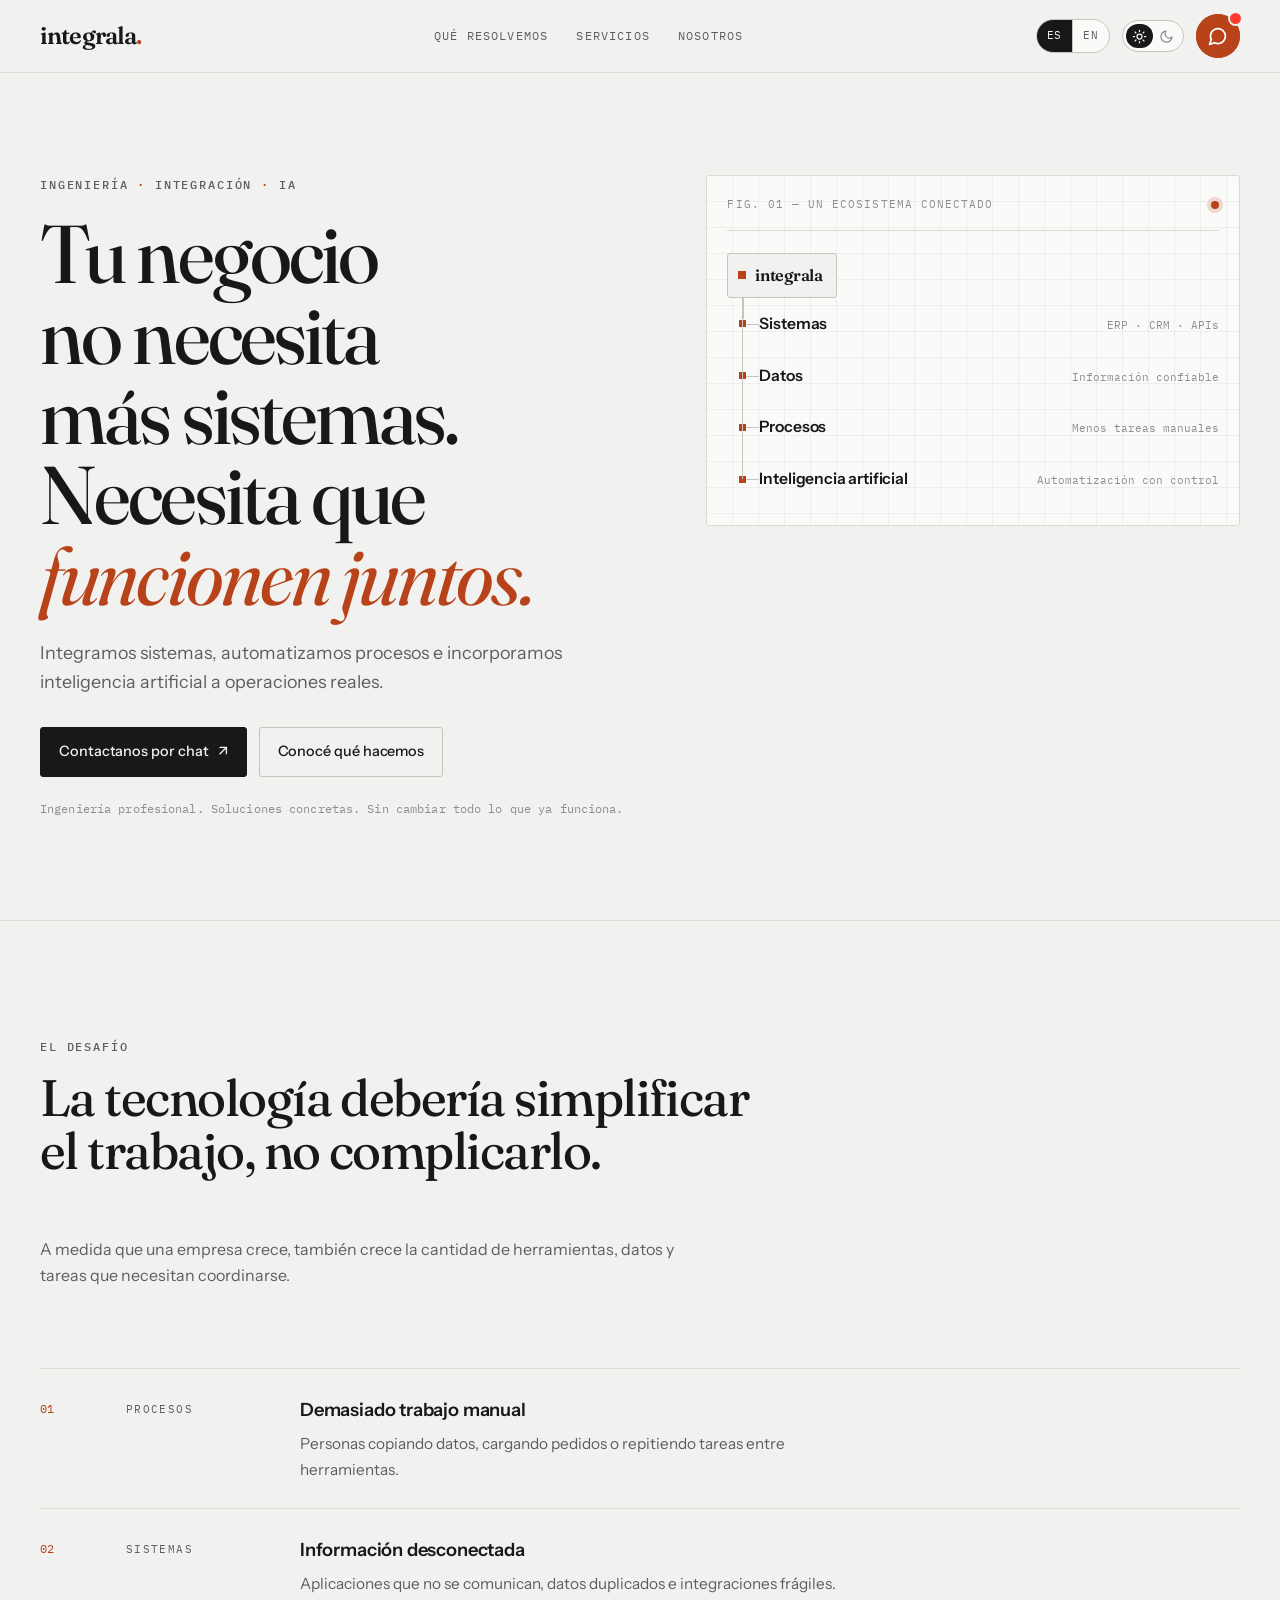
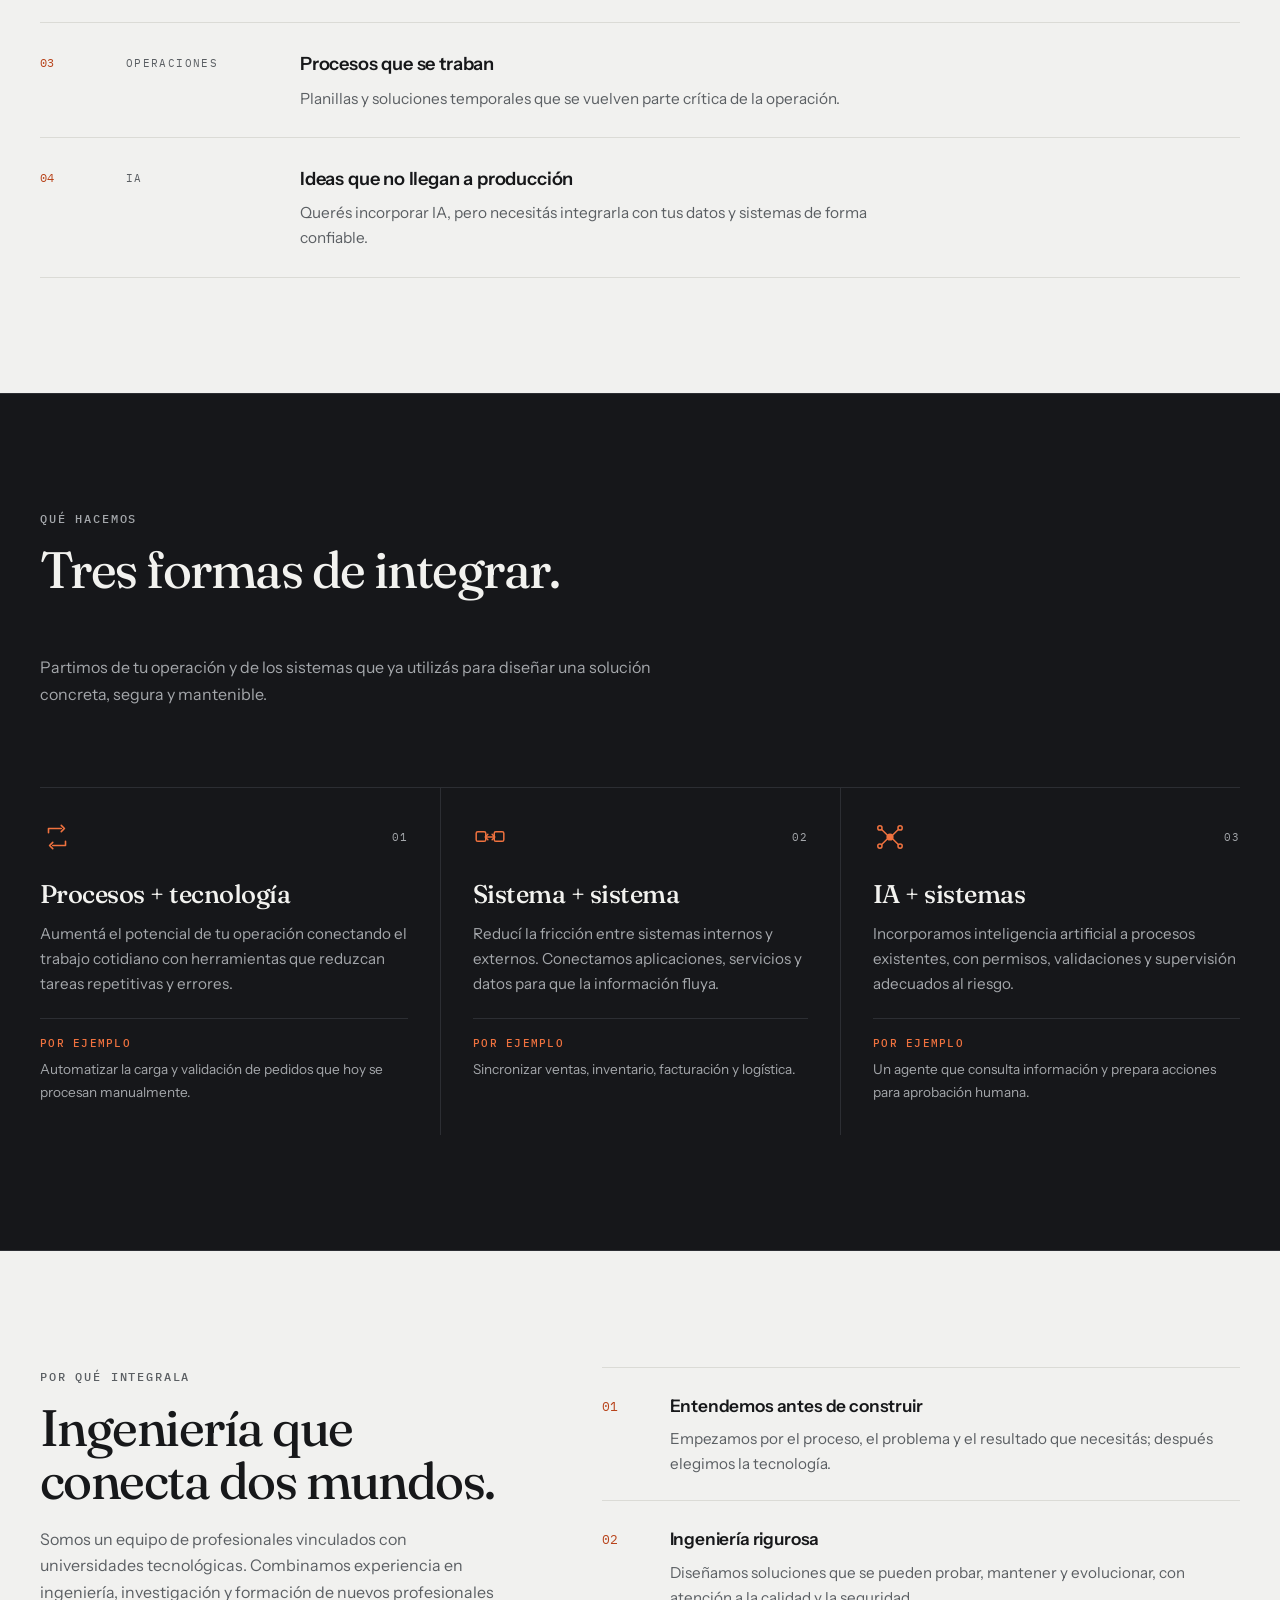
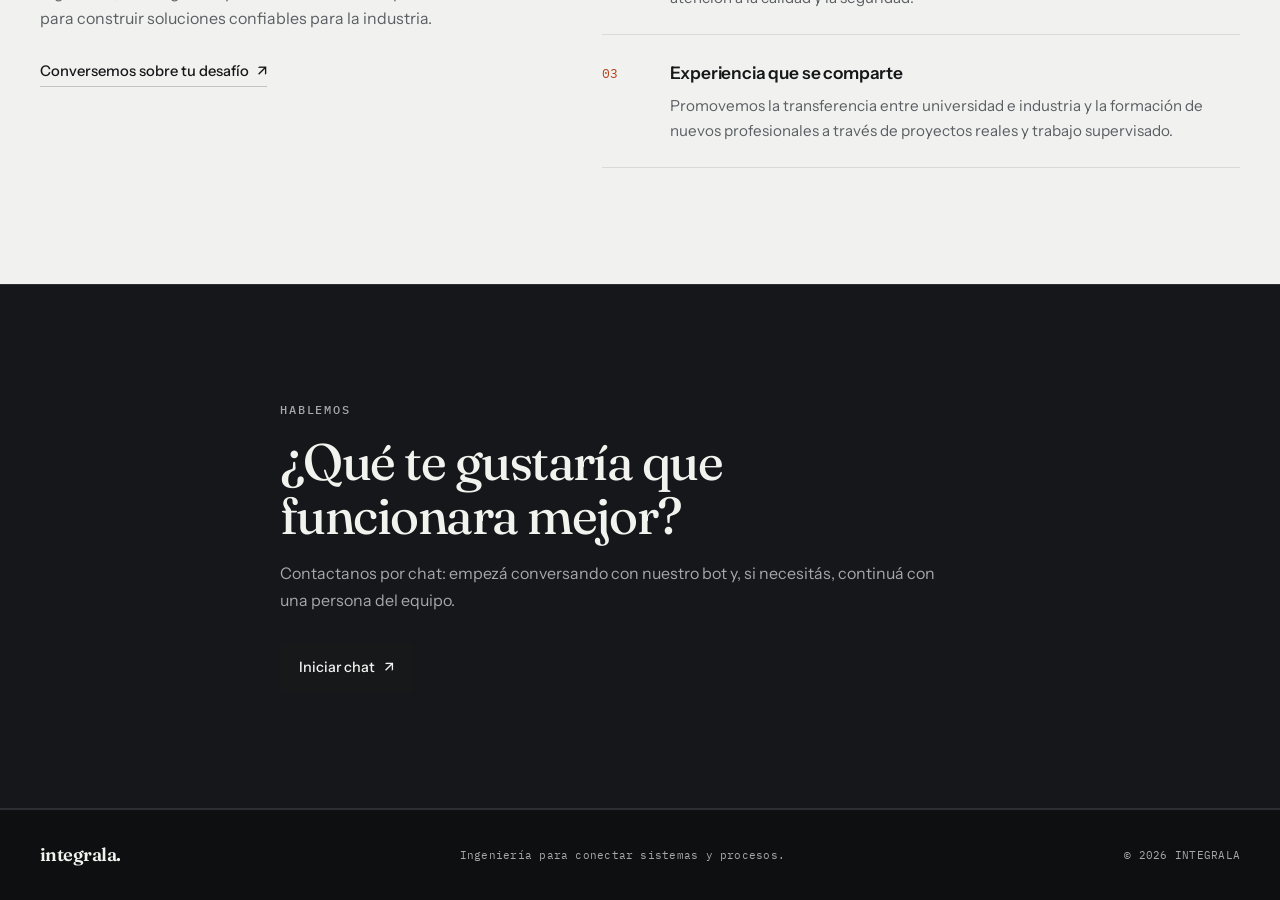
==== commit 218b0a37: "EN and ES langs" ====
--- a/index.html
+++ b/index.html
@@ -1,20 +1,23 @@
 <!doctype html>
-<html lang="en" data-theme="gray">
+<html lang="es" data-theme="gray" data-lang="es">
 <head>
   <meta charset="utf-8">
   <meta name="viewport" content="width=device-width, initial-scale=1">
 
   <!-- Title & description (also used by crawlers, social cards and AI agents) -->
-  <title>INTEGRALA — Systems that work together</title>
-  <meta name="description" content="INTEGRALA integrates systems, automates processes, and incorporates artificial intelligence into real operations. Professional engineering for companies with complex systems and processes.">
+  <title>INTEGRALA — Sistemas que funcionan juntos</title>
+  <meta name="description" content="INTEGRALA integra sistemas, automatiza procesos e incorpora inteligencia artificial a operaciones reales. Ingeniería profesional para empresas con sistemas y procesos complejos.">
 
   <!-- Crawlers / bots -->
   <meta name="robots" content="index, follow, max-image-preview:large, max-snippet:-1, max-video-preview:-1">
   <meta name="googlebot" content="index, follow">
   <meta name="author" content="INTEGRALA">
   <link rel="canonical" href="https://palumbon.github.io/integrala-landing/">
+  <link rel="alternate" hreflang="es" href="https://palumbon.github.io/integrala-landing/">
+  <link rel="alternate" hreflang="en" href="https://palumbon.github.io/integrala-landing/?lang=en">
+  <link rel="alternate" hreflang="x-default" href="https://palumbon.github.io/integrala-landing/">
   <link rel="sitemap" type="application/xml" href="sitemap.xml">
-  <link rel="alternate" type="text/plain" href="llms.txt" title="Summary for AI agents">
+  <link rel="alternate" type="text/plain" href="llms.txt" title="Resumen para agentes de IA">
 
   <!-- Icons & PWA -->
   <link rel="icon" href="favicon.svg" type="image/svg+xml">
@@ -28,17 +31,18 @@
   <!-- Social -->
   <meta property="og:type" content="website">
   <meta property="og:site_name" content="INTEGRALA">
-  <meta property="og:locale" content="en_US">
-  <meta property="og:title" content="INTEGRALA — Systems that work together">
-  <meta property="og:description" content="We integrate systems, automate processes, and incorporate artificial intelligence into real operations.">
+  <meta property="og:locale" content="es_AR">
+  <meta property="og:locale:alternate" content="en_US">
+  <meta property="og:title" content="INTEGRALA — Sistemas que funcionan juntos">
+  <meta property="og:description" content="Integramos sistemas, automatizamos procesos e incorporamos inteligencia artificial a operaciones reales.">
   <meta property="og:url" content="https://palumbon.github.io/integrala-landing/">
   <meta property="og:image" content="https://palumbon.github.io/integrala-landing/og.png">
   <meta property="og:image:width" content="1200">
   <meta property="og:image:height" content="630">
-  <meta property="og:image:alt" content="INTEGRALA — Systems that work together">
+  <meta property="og:image:alt" content="INTEGRALA — Sistemas que funcionan juntos">
   <meta name="twitter:card" content="summary_large_image">
-  <meta name="twitter:title" content="INTEGRALA — Systems that work together">
-  <meta name="twitter:description" content="We integrate systems, automate processes, and incorporate artificial intelligence into real operations.">
+  <meta name="twitter:title" content="INTEGRALA — Sistemas que funcionan juntos">
+  <meta name="twitter:description" content="Integramos sistemas, automatizamos procesos e incorporamos inteligencia artificial a operaciones reales.">
   <meta name="twitter:image" content="https://palumbon.github.io/integrala-landing/og.png">
 
   <!-- Fonts -->
@@ -48,7 +52,7 @@
 
   <link rel="stylesheet" href="styles.css">
 
-  <!-- Apply the saved theme before first paint to avoid a flash -->
+  <!-- Apply the saved theme and language before first paint to avoid a flash -->
   <script>
     (function () {
       try {
@@ -57,6 +61,13 @@
           t = window.matchMedia("(prefers-color-scheme: dark)").matches ? "dark" : "gray";
         }
         document.documentElement.setAttribute("data-theme", t);
+
+        var q = new URLSearchParams(window.location.search).get("lang");
+        var l = localStorage.getItem("integrala-lang");
+        if (q !== "en" && q !== "es") l = (l === "en" || l === "es") ? l : "es";
+        else l = q;
+        document.documentElement.setAttribute("data-lang", l);
+        document.documentElement.setAttribute("lang", l);
       } catch (e) {}
     })();
   </script>
@@ -71,19 +82,19 @@
         "@id": "https://palumbon.github.io/integrala-landing/#organization",
         "name": "INTEGRALA",
         "url": "https://palumbon.github.io/integrala-landing/",
-        "description": "We integrate systems, automate processes, and incorporate artificial intelligence into real operations.",
+        "description": "Integramos sistemas, automatizamos procesos e incorporamos inteligencia artificial a operaciones reales.",
         "knowsAbout": [
-          "Systems integration",
-          "Process automation",
-          "Applied artificial intelligence",
-          "Software engineering"
+          "Integración de sistemas",
+          "Automatización de procesos",
+          "Inteligencia artificial aplicada",
+          "Ingeniería de software"
         ],
         "contactPoint": [
           {
             "@type": "ContactPoint",
             "contactType": "customer support",
             "url": "https://professional-chat-pwa.vercel.app/",
-            "availableLanguage": ["en"]
+            "availableLanguage": ["es", "en"]
           }
         ]
       },
@@ -92,7 +103,7 @@
         "@id": "https://palumbon.github.io/integrala-landing/#website",
         "url": "https://palumbon.github.io/integrala-landing/",
         "name": "INTEGRALA",
-        "inLanguage": "en",
+        "inLanguage": "es",
         "publisher": { "@id": "https://palumbon.github.io/integrala-landing/#organization" }
       },
       {
@@ -100,34 +111,34 @@
         "@id": "https://palumbon.github.io/integrala-landing/#service",
         "name": "INTEGRALA",
         "url": "https://palumbon.github.io/integrala-landing/",
-        "description": "Professional engineering for companies with complex systems and processes.",
+        "description": "Ingeniería profesional para empresas con sistemas y procesos complejos.",
         "provider": { "@id": "https://palumbon.github.io/integrala-landing/#organization" },
         "hasOfferCatalog": {
           "@type": "OfferCatalog",
-          "name": "Services",
+          "name": "Servicios",
           "itemListElement": [
             {
               "@type": "Offer",
               "itemOffered": {
                 "@type": "Service",
-                "name": "Processes + technology",
-                "description": "Process automation to reduce repetitive tasks and errors by connecting everyday work with tools."
+                "name": "Procesos + tecnología",
+                "description": "Automatización de procesos para reducir tareas repetitivas y errores conectando el trabajo cotidiano con herramientas."
               }
             },
             {
               "@type": "Offer",
               "itemOffered": {
                 "@type": "Service",
-                "name": "System + system",
-                "description": "Integration of internal and external systems so information flows between applications, services, and data."
+                "name": "Sistema + sistema",
+                "description": "Integración de sistemas internos y externos para que la información fluya entre aplicaciones, servicios y datos."
               }
             },
             {
               "@type": "Offer",
               "itemOffered": {
                 "@type": "Service",
-                "name": "AI + systems",
-                "description": "Incorporation of artificial intelligence into existing processes, with permissions, validations, and oversight."
+                "name": "IA + sistemas",
+                "description": "Incorporación de inteligencia artificial a procesos existentes, con permisos, validaciones y supervisión."
               }
             }
           ]
@@ -138,20 +149,25 @@
   </script>
 </head>
 <body>
-  <a class="skip" href="#inicio">Skip to content</a>
+  <a class="skip" href="#inicio" data-en="Skip to content">Saltar al contenido</a>
 
   <header class="site-header">
     <div class="wrap header-inner">
-      <a class="brand" href="#inicio" aria-label="INTEGRALA, home">integrala<span>.</span></a>
-
-      <nav class="nav-links" aria-label="Main navigation">
-        <a href="#problemas">What we solve</a>
-        <a href="#servicios">Services</a>
-        <a href="#equipo">About us</a>
+      <a class="brand" href="#inicio" aria-label="INTEGRALA, inicio" data-en-aria-label="INTEGRALA, home">integrala<span>.</span></a>
+
+      <nav class="nav-links" aria-label="Navegación principal" data-en-aria-label="Main navigation">
+        <a href="#problemas" data-en="What we solve">Qué resolvemos</a>
+        <a href="#servicios" data-en="Services">Servicios</a>
+        <a href="#equipo" data-en="About us">Nosotros</a>
       </nav>
 
       <div class="header-actions">
-        <button type="button" class="theme-switch" role="switch" aria-checked="false" aria-label="Dark theme" data-theme-toggle>
+        <div class="lang-switch" role="group" aria-label="Idioma" data-en-aria-label="Language">
+          <button type="button" data-lang-set="es" aria-pressed="true">ES</button>
+          <button type="button" data-lang-set="en" aria-pressed="false">EN</button>
+        </div>
+
+        <button type="button" class="theme-switch" role="switch" aria-checked="false" aria-label="Tema oscuro" data-en-aria-label="Dark theme" data-theme-toggle>
           <span class="ts-thumb" aria-hidden="true"></span>
           <span class="ts-icon ts-sun" aria-hidden="true">
             <svg viewBox="0 0 24 24" fill="none" stroke="currentColor" stroke-width="2" stroke-linecap="round" stroke-linejoin="round">
@@ -166,7 +182,7 @@
           </span>
         </button>
 
-        <a class="btn-chat" href="https://professional-chat-pwa.vercel.app/" aria-label="Contact us via chat" title="Contact us via chat">
+        <a class="btn-chat" href="https://professional-chat-pwa.vercel.app/" aria-label="Contactanos por chat" data-en-aria-label="Contact us via chat" title="Contactanos por chat" data-en-title="Contact us via chat">
           <svg viewBox="0 0 24 24" fill="none" stroke="currentColor" stroke-width="2" stroke-linecap="round" stroke-linejoin="round" aria-hidden="true">
             <path d="M21 11.5a8.38 8.38 0 0 1-.9 3.8 8.5 8.5 0 0 1-7.6 4.7 8.38 8.38 0 0 1-3.8-.9L3 21l1.9-5.7a8.38 8.38 0 0 1-.9-3.8 8.5 8.5 0 0 1 4.7-7.6 8.38 8.38 0 0 1 3.8-.9h.5a8.48 8.48 0 0 1 8 8z"/>
           </svg>
@@ -181,27 +197,27 @@
     <section class="hero" id="inicio" aria-labelledby="hero-title">
       <div class="wrap hero-grid">
         <div class="hero-main">
-          <p class="label">Engineering <span class="sep">·</span> Integration <span class="sep">·</span> AI</p>
-          <h1 id="hero-title">Your business doesn't need more systems. It needs them to <em>work together.</em></h1>
-          <p class="hero-lede">We integrate systems, automate processes, and incorporate artificial intelligence into real operations.</p>
+          <p class="label" data-en-html="Engineering <span class='sep'>·</span> Integration <span class='sep'>·</span> AI">Ingeniería <span class="sep">·</span> Integración <span class="sep">·</span> IA</p>
+          <h1 id="hero-title" data-en-html="Your business doesn't need more systems. It needs them to <em>work together.</em>">Tu negocio no necesita más sistemas. Necesita que <em>funcionen juntos.</em></h1>
+          <p class="hero-lede" data-en="We integrate systems, automate processes, and incorporate artificial intelligence into real operations.">Integramos sistemas, automatizamos procesos e incorporamos inteligencia artificial a operaciones reales.</p>
           <div class="hero-actions">
-            <a class="btn" href="https://professional-chat-pwa.vercel.app/">Contact us via chat <span class="arrow" aria-hidden="true">↗</span></a>
-            <a class="btn btn-ghost" href="#servicios">See what we do</a>
+            <a class="btn" href="https://professional-chat-pwa.vercel.app/"><span data-en="Contact us via chat">Contactanos por chat</span> <span class="arrow" aria-hidden="true">↗</span></a>
+            <a class="btn btn-ghost" href="#servicios" data-en="See what we do">Conocé qué hacemos</a>
           </div>
-          <p class="hero-note">Professional engineering. Concrete solutions. Without changing everything that already works.</p>
+          <p class="hero-note" data-en="Professional engineering. Concrete solutions. Without changing everything that already works.">Ingeniería profesional. Soluciones concretas. Sin cambiar todo lo que ya funciona.</p>
         </div>
 
         <figure class="figure">
           <figcaption class="figure-head">
-            <span>Fig. 01 — A connected ecosystem</span>
+            <span data-en="Fig. 01 — A connected ecosystem">Fig. 01 — Un ecosistema conectado</span>
             <span class="status" aria-hidden="true"></span>
           </figcaption>
           <div class="figure-hub"><span class="dot" aria-hidden="true"></span>integrala</div>
           <ul class="bus">
-            <li class="bus-item"><span class="bus-term" aria-hidden="true"></span><span class="t">Systems</span><span class="s">ERP · CRM · APIs</span></li>
-            <li class="bus-item"><span class="bus-term" aria-hidden="true"></span><span class="t">Data</span><span class="s">Reliable information</span></li>
-            <li class="bus-item"><span class="bus-term" aria-hidden="true"></span><span class="t">Processes</span><span class="s">Fewer manual tasks</span></li>
-            <li class="bus-item"><span class="bus-term" aria-hidden="true"></span><span class="t">Artificial intelligence</span><span class="s">Automation with control</span></li>
+            <li class="bus-item"><span class="bus-term" aria-hidden="true"></span><span class="t" data-en="Systems">Sistemas</span><span class="s" data-en="ERP · CRM · APIs">ERP · CRM · APIs</span></li>
+            <li class="bus-item"><span class="bus-term" aria-hidden="true"></span><span class="t" data-en="Data">Datos</span><span class="s" data-en="Reliable information">Información confiable</span></li>
+            <li class="bus-item"><span class="bus-term" aria-hidden="true"></span><span class="t" data-en="Processes">Procesos</span><span class="s" data-en="Fewer manual tasks">Menos tareas manuales</span></li>
+            <li class="bus-item"><span class="bus-term" aria-hidden="true"></span><span class="t" data-en="Artificial intelligence">Inteligencia artificial</span><span class="s" data-en="Automation with control">Automatización con control</span></li>
           </ul>
         </figure>
       </div>
@@ -211,42 +227,42 @@
     <section class="section" id="problemas" aria-labelledby="problemas-title">
       <div class="wrap">
         <header class="sec-head">
-          <p class="label">The challenge</p>
-          <h2 id="problemas-title">Technology should simplify work, not complicate it.</h2>
-          <p class="lede">As a company grows, so does the number of tools, data, and tasks that need to be coordinated.</p>
+          <p class="label" data-en="The challenge">El desafío</p>
+          <h2 id="problemas-title" data-en="Technology should simplify work, not complicate it.">La tecnología debería simplificar el trabajo, no complicarlo.</h2>
+          <p class="lede" data-en="As a company grows, so does the number of tools, data, and tasks that need to be coordinated.">A medida que una empresa crece, también crece la cantidad de herramientas, datos y tareas que necesitan coordinarse.</p>
         </header>
 
         <ol class="spec">
           <li class="spec-row">
             <span class="spec-num">01</span>
-            <span class="spec-tag">Processes</span>
+            <span class="spec-tag" data-en="Processes">Procesos</span>
             <div class="spec-body">
-              <h3>Too much manual work</h3>
-              <p>People copying data, entering orders, or repeating tasks across tools.</p>
+              <h3 data-en="Too much manual work">Demasiado trabajo manual</h3>
+              <p data-en="People copying data, entering orders, or repeating tasks across tools.">Personas copiando datos, cargando pedidos o repitiendo tareas entre herramientas.</p>
             </div>
           </li>
           <li class="spec-row">
             <span class="spec-num">02</span>
-            <span class="spec-tag">Systems</span>
+            <span class="spec-tag" data-en="Systems">Sistemas</span>
             <div class="spec-body">
-              <h3>Disconnected information</h3>
-              <p>Applications that do not communicate, duplicated data, and fragile integrations.</p>
+              <h3 data-en="Disconnected information">Información desconectada</h3>
+              <p data-en="Applications that do not communicate, duplicated data, and fragile integrations.">Aplicaciones que no se comunican, datos duplicados e integraciones frágiles.</p>
             </div>
           </li>
           <li class="spec-row">
             <span class="spec-num">03</span>
-            <span class="spec-tag">Operations</span>
+            <span class="spec-tag" data-en="Operations">Operaciones</span>
             <div class="spec-body">
-              <h3>Stalled processes</h3>
-              <p>Spreadsheets and temporary solutions that become a critical part of operations.</p>
+              <h3 data-en="Stalled processes">Procesos que se traban</h3>
+              <p data-en="Spreadsheets and temporary solutions that become a critical part of operations.">Planillas y soluciones temporales que se vuelven parte crítica de la operación.</p>
             </div>
           </li>
           <li class="spec-row">
             <span class="spec-num">04</span>
-            <span class="spec-tag">AI</span>
+            <span class="spec-tag" data-en="AI">IA</span>
             <div class="spec-body">
-              <h3>Ideas that never reach production</h3>
-              <p>You want to incorporate AI, but you need to integrate it with your data and systems reliably.</p>
+              <h3 data-en="Ideas that never reach production">Ideas que no llegan a producción</h3>
+              <p data-en="You want to incorporate AI, but you need to integrate it with your data and systems reliably.">Querés incorporar IA, pero necesitás integrarla con tus datos y sistemas de forma confiable.</p>
             </div>
           </li>
         </ol>
@@ -257,9 +273,9 @@
     <section class="section band" id="servicios" aria-labelledby="servicios-title">
       <div class="wrap">
         <header class="sec-head">
-          <p class="label">What we do</p>
-          <h2 id="servicios-title">Three ways to integrate.</h2>
-          <p class="lede">We start from your operations and the systems you already use to design a concrete, secure, and maintainable solution.</p>
+          <p class="label" data-en="What we do">Qué hacemos</p>
+          <h2 id="servicios-title" data-en="Three ways to integrate.">Tres formas de integrar.</h2>
+          <p class="lede" data-en="We start from your operations and the systems you already use to design a concrete, secure, and maintainable solution.">Partimos de tu operación y de los sistemas que ya utilizás para diseñar una solución concreta, segura y mantenible.</p>
         </header>
 
         <div class="services">
@@ -273,9 +289,9 @@
               </svg>
               <span class="service-num">01</span>
             </div>
-            <h3>Processes + technology</h3>
-            <p>Increase the potential of your operation by connecting everyday work with tools that reduce repetitive tasks and errors.</p>
-            <p class="example"><b>For example</b>Automating the entry and validation of orders that are currently processed manually.</p>
+            <h3 data-en="Processes + technology">Procesos + tecnología</h3>
+            <p data-en="Increase the potential of your operation by connecting everyday work with tools that reduce repetitive tasks and errors.">Aumentá el potencial de tu operación conectando el trabajo cotidiano con herramientas que reduzcan tareas repetitivas y errores.</p>
+            <p class="example" data-en-html="<b>For example</b>Automating the entry and validation of orders that are currently processed manually."><b>Por ejemplo</b>Automatizar la carga y validación de pedidos que hoy se procesan manualmente.</p>
           </article>
 
           <article class="service">
@@ -289,9 +305,9 @@
               </svg>
               <span class="service-num">02</span>
             </div>
-            <h3>System + system</h3>
-            <p>Reduce friction between internal and external systems. We connect applications, services, and data so information flows.</p>
-            <p class="example"><b>For example</b>Synchronizing sales, inventory, billing, and logistics.</p>
+            <h3 data-en="System + system">Sistema + sistema</h3>
+            <p data-en="Reduce friction between internal and external systems. We connect applications, services, and data so information flows.">Reducí la fricción entre sistemas internos y externos. Conectamos aplicaciones, servicios y datos para que la información fluya.</p>
+            <p class="example" data-en-html="<b>For example</b>Synchronizing sales, inventory, billing, and logistics."><b>Por ejemplo</b>Sincronizar ventas, inventario, facturación y logística.</p>
           </article>
 
           <article class="service">
@@ -306,9 +322,9 @@
               </svg>
               <span class="service-num">03</span>
             </div>
-            <h3>AI + systems</h3>
-            <p>We incorporate artificial intelligence into existing processes, with permissions, validations, and oversight appropriate to the risk.</p>
-            <p class="example"><b>For example</b>An agent that retrieves information and prepares actions for human approval.</p>
+            <h3 data-en="AI + systems">IA + sistemas</h3>
+            <p data-en="We incorporate artificial intelligence into existing processes, with permissions, validations, and oversight appropriate to the risk.">Incorporamos inteligencia artificial a procesos existentes, con permisos, validaciones y supervisión adecuados al riesgo.</p>
+            <p class="example" data-en-html="<b>For example</b>An agent that retrieves information and prepares actions for human approval."><b>Por ejemplo</b>Un agente que consulta información y prepara acciones para aprobación humana.</p>
           </article>
         </div>
       </div>
@@ -318,32 +334,32 @@
     <section class="section" id="equipo" aria-labelledby="equipo-title">
       <div class="wrap approach-grid">
         <div class="approach-intro">
-          <p class="label">Why INTEGRALA</p>
-          <h2 id="equipo-title">Engineering that connects two worlds.</h2>
-          <p class="lede">We are a team of professionals connected to technological universities. We combine experience in engineering, research, and training new professionals to build reliable solutions for industry.</p>
-          <a class="text-link" href="https://professional-chat-pwa.vercel.app/">Let's talk about your challenge <span aria-hidden="true">↗</span></a>
+          <p class="label" data-en="Why INTEGRALA">Por qué INTEGRALA</p>
+          <h2 id="equipo-title" data-en="Engineering that connects two worlds.">Ingeniería que conecta dos mundos.</h2>
+          <p class="lede" data-en="We are a team of professionals connected to technological universities. We combine experience in engineering, research, and training new professionals to build reliable solutions for industry.">Somos un equipo de profesionales vinculados con universidades tecnológicas. Combinamos experiencia en ingeniería, investigación y formación de nuevos profesionales para construir soluciones confiables para la industria.</p>
+          <a class="text-link" href="https://professional-chat-pwa.vercel.app/"><span data-en="Let's talk about your challenge">Conversemos sobre tu desafío</span> <span aria-hidden="true">↗</span></a>
         </div>
 
         <ol class="principles">
           <li class="principle">
             <span class="n">01</span>
             <div>
-              <h3>We understand before we build</h3>
-              <p>We start with the process, the problem, and the outcome you need; then we choose the technology.</p>
+              <h3 data-en="We understand before we build">Entendemos antes de construir</h3>
+              <p data-en="We start with the process, the problem, and the outcome you need; then we choose the technology.">Empezamos por el proceso, el problema y el resultado que necesitás; después elegimos la tecnología.</p>
             </div>
           </li>
           <li class="principle">
             <span class="n">02</span>
             <div>
-              <h3>Rigorous engineering</h3>
-              <p>We design solutions that can be tested, maintained, and evolved, with attention to quality and security.</p>
+              <h3 data-en="Rigorous engineering">Ingeniería rigurosa</h3>
+              <p data-en="We design solutions that can be tested, maintained, and evolved, with attention to quality and security.">Diseñamos soluciones que se pueden probar, mantener y evolucionar, con atención a la calidad y la seguridad.</p>
             </div>
           </li>
           <li class="principle">
             <span class="n">03</span>
             <div>
-              <h3>Shared experience</h3>
-              <p>We promote knowledge transfer between university and industry and the training of new professionals through real projects and supervised work.</p>
+              <h3 data-en="Shared experience">Experiencia que se comparte</h3>
+              <p data-en="We promote knowledge transfer between university and industry and the training of new professionals through real projects and supervised work.">Promovemos la transferencia entre universidad e industria y la formación de nuevos profesionales a través de proyectos reales y trabajo supervisado.</p>
             </div>
           </li>
         </ol>
@@ -353,10 +369,10 @@
     <!-- Contact -->
     <section class="section band" id="contacto" aria-labelledby="contacto-title">
       <div class="wrap cta">
-        <p class="label">Let's talk</p>
-        <h2 id="contacto-title">What would you like to work better?</h2>
-        <p class="lede">Contact us via chat: start by talking with our bot and, if needed, continue with someone from the team.</p>
-        <a class="btn" href="https://professional-chat-pwa.vercel.app/">Start chat <span class="arrow" aria-hidden="true">↗</span></a>
+        <p class="label" data-en="Let's talk">Hablemos</p>
+        <h2 id="contacto-title" data-en="What would you like to work better?">¿Qué te gustaría que funcionara mejor?</h2>
+        <p class="lede" data-en="Contact us via chat: start by talking with our bot and, if needed, continue with someone from the team.">Contactanos por chat: empezá conversando con nuestro bot y, si necesitás, continuá con una persona del equipo.</p>
+        <a class="btn" href="https://professional-chat-pwa.vercel.app/"><span data-en="Start chat">Iniciar chat</span> <span class="arrow" aria-hidden="true">↗</span></a>
       </div>
     </section>
   </main>
@@ -364,11 +380,11 @@
   <footer class="site-footer">
     <div class="wrap footer-grid">
       <a class="footer-brand" href="#inicio">integrala.</a>
-      <p class="footer-tag">Engineering to connect systems and processes.</p>
+      <p class="footer-tag" data-en="Engineering to connect systems and processes.">Ingeniería para conectar sistemas y procesos.</p>
       <p class="footer-legal">© <span id="year">2026</span> INTEGRALA</p>
     </div>
   </footer>
 
-  <script src="app.js" defer></script>
+  <script src="app.js"></script>
 </body>
 </html>
--- a/styles.css
+++ b/styles.css
@@ -215,6 +215,31 @@
 
 .header-actions { display: flex; align-items: center; gap: 12px; }
 
+/* ---------- Language switch (ES / EN) ---------- */
+.lang-switch {
+  display: inline-flex;
+  border: 1px solid var(--line-2);
+  border-radius: 999px;
+  overflow: hidden;
+  background: var(--bg-2);
+}
+.lang-switch button {
+  border: 0;
+  background: transparent;
+  padding: 7px 10px;
+  font-family: var(--mono);
+  font-size: 0.66rem;
+  letter-spacing: 0.08em;
+  text-transform: uppercase;
+  color: var(--ink-2);
+  cursor: pointer;
+  -webkit-tap-highlight-color: transparent;
+  transition: background 0.2s ease, color 0.2s ease;
+}
+.lang-switch button + button { border-left: 1px solid var(--line-2); }
+.lang-switch button:hover { color: var(--ink); }
+.lang-switch button[aria-pressed="true"] { background: var(--ink); color: var(--bg); }
+
 /* ---------- Theme switch (sun / moon) ---------- */
 .theme-switch {
   position: relative;
@@ -604,6 +629,7 @@
 
 @media (max-width: 520px) {
   .theme-switch { width: 56px; height: 30px; }
+  .lang-switch button { padding: 6px 8px; font-size: 0.6rem; }
   .btn-chat { width: 40px; height: 40px; }
   .btn-chat svg { width: 19px; height: 19px; }
 }
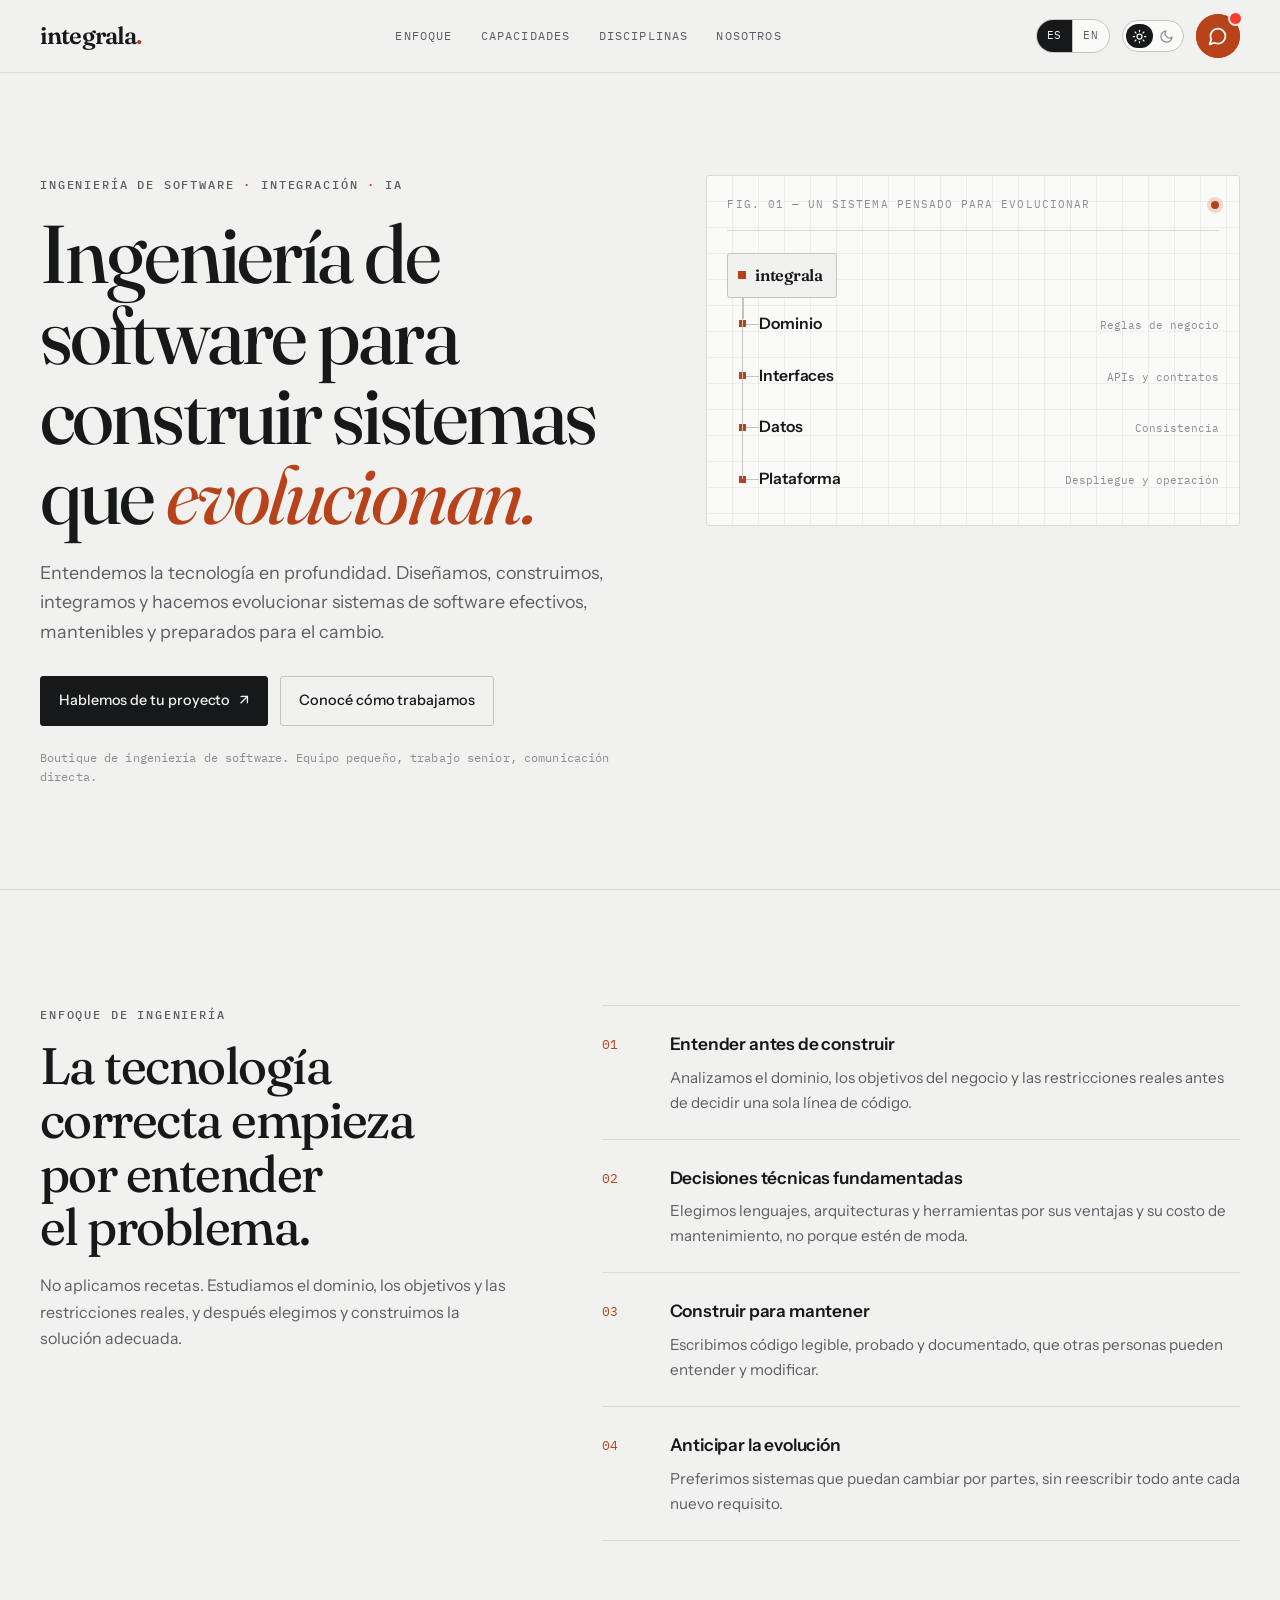
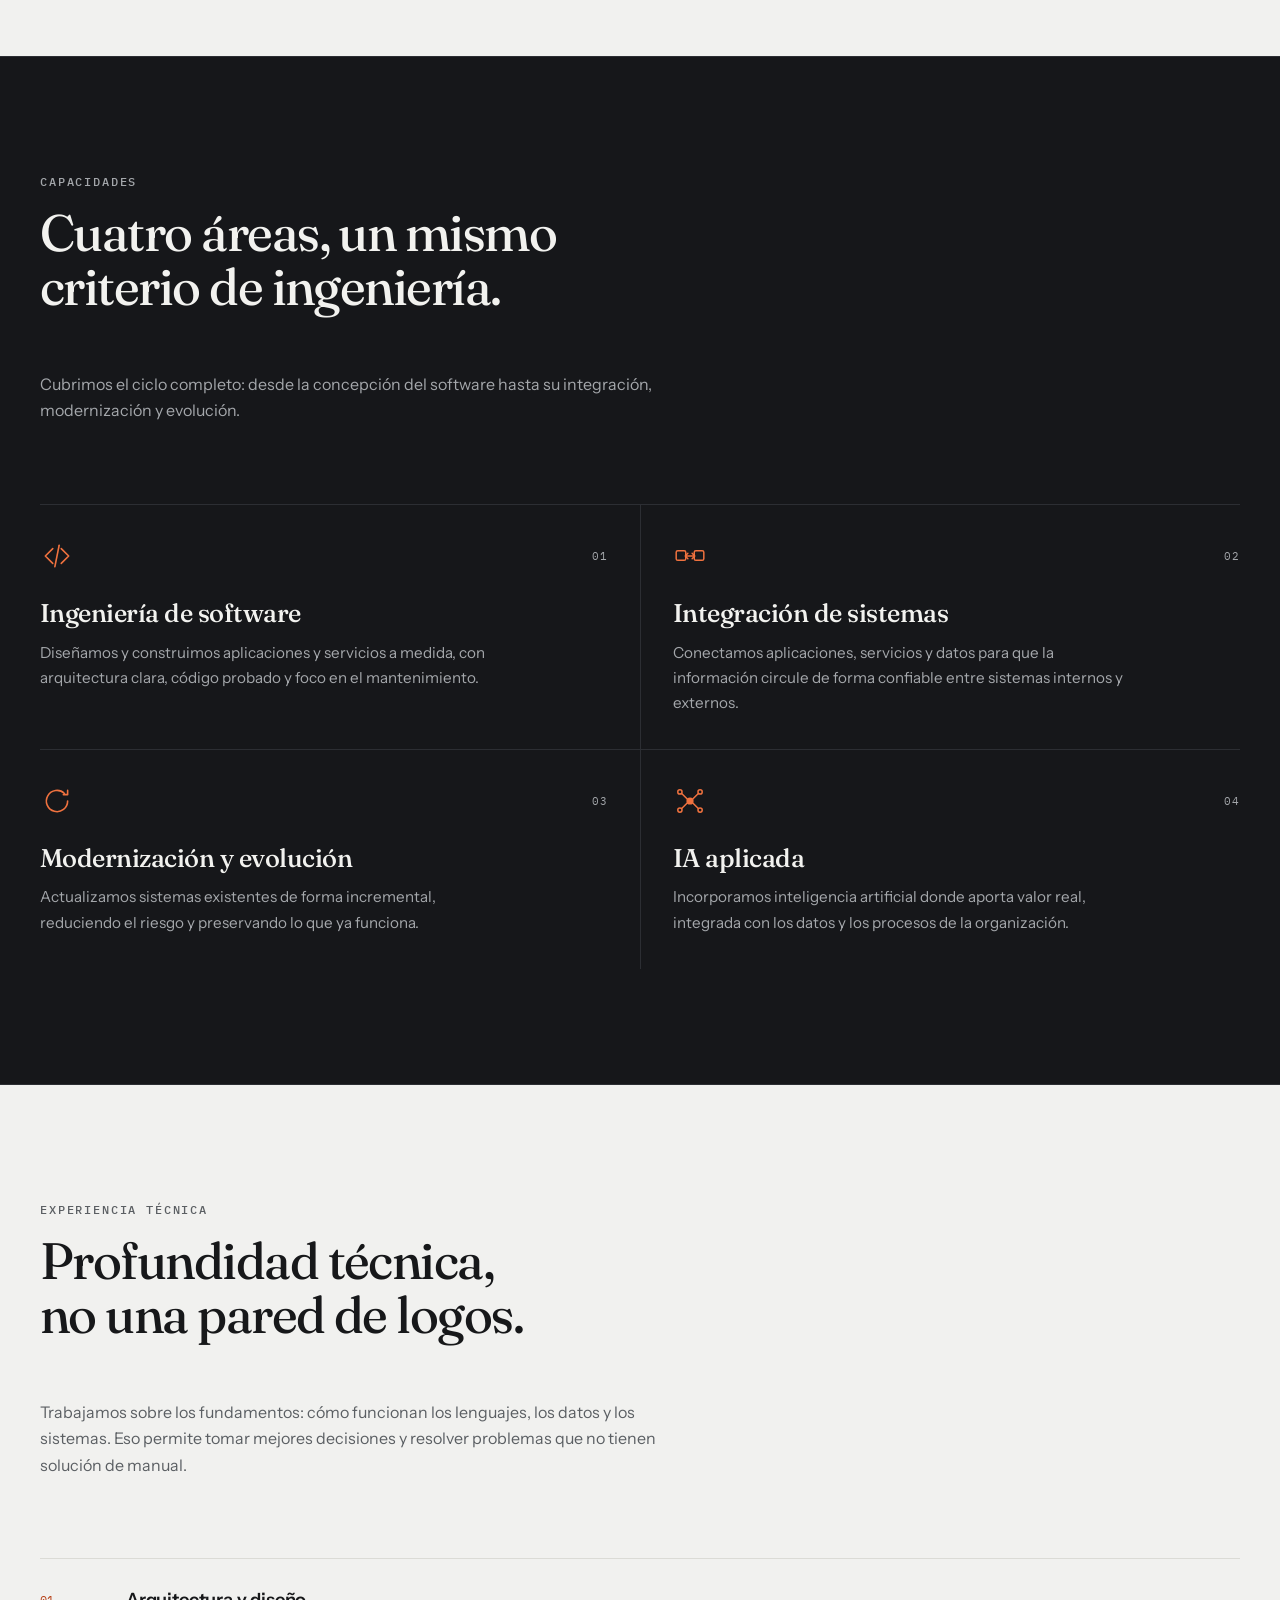
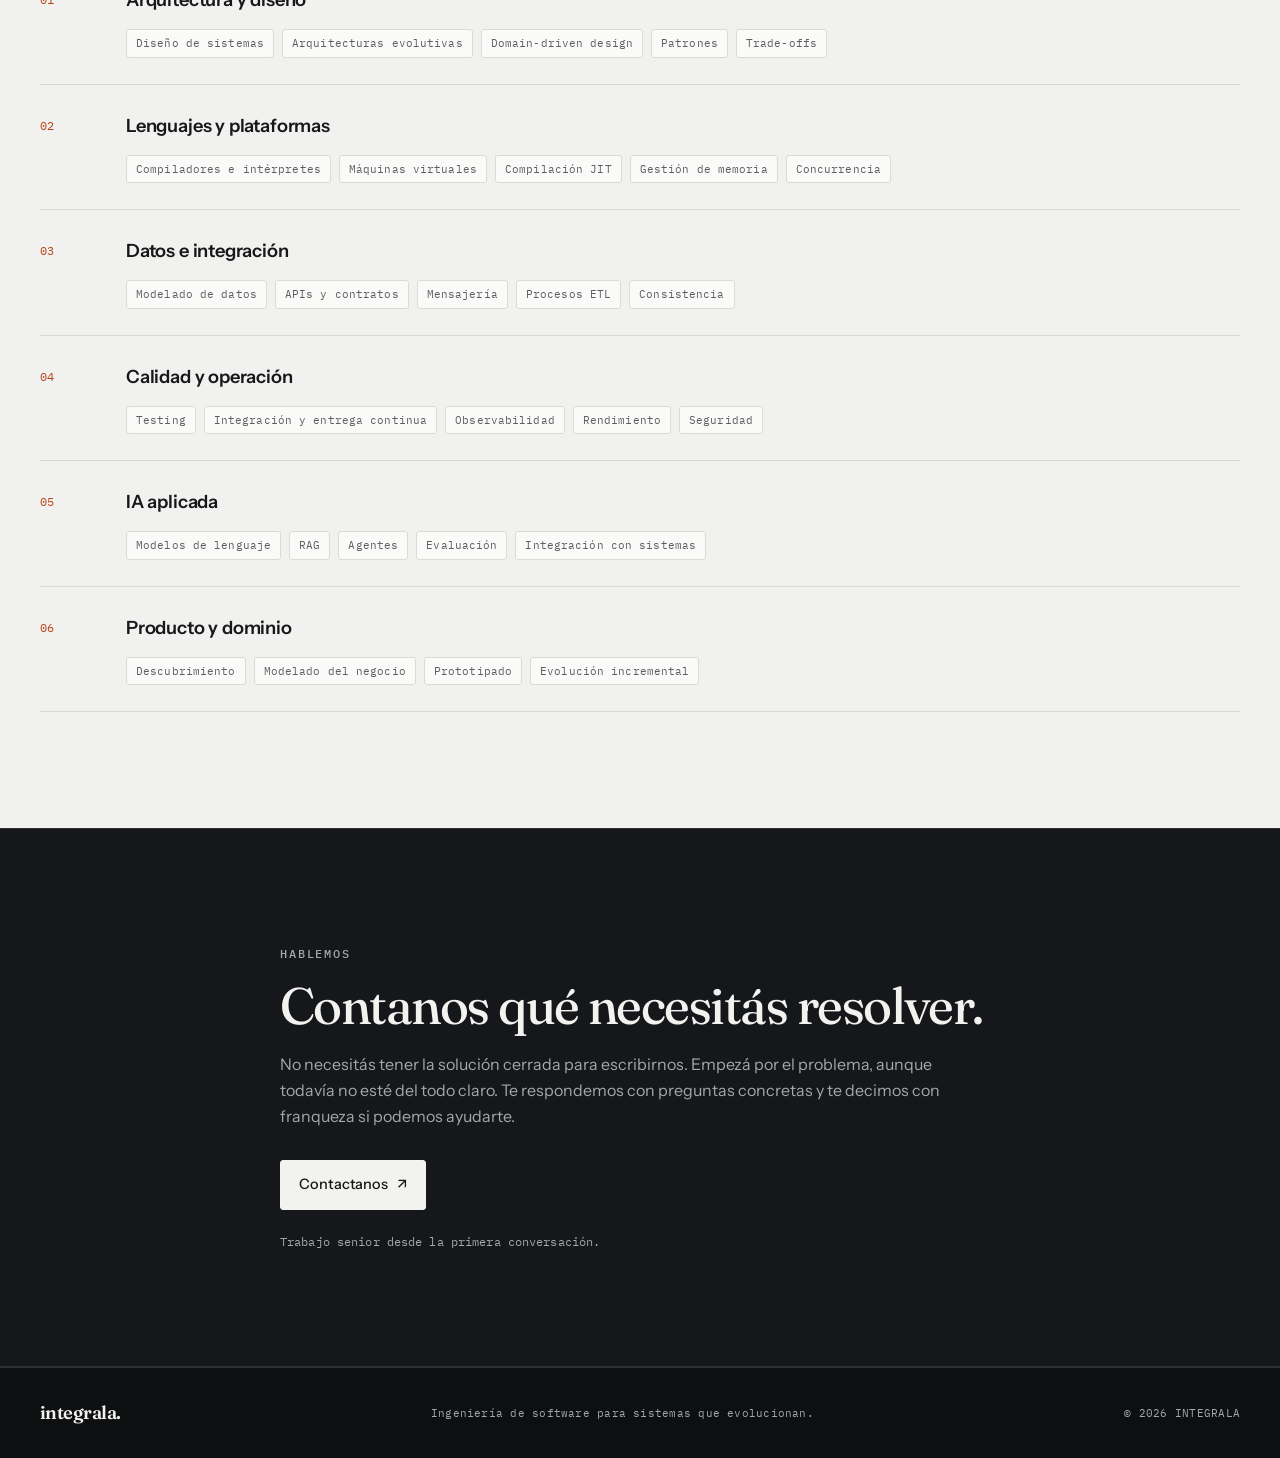
==== commit c9b12c71: "Improving the site" ====
--- a/index.html
+++ b/index.html
@@ -5,8 +5,8 @@
   <meta name="viewport" content="width=device-width, initial-scale=1">
 
   <!-- Title & description (also used by crawlers, social cards and AI agents) -->
-  <title>INTEGRALA — Sistemas que funcionan juntos</title>
-  <meta name="description" content="INTEGRALA integra sistemas, automatiza procesos e incorpora inteligencia artificial a operaciones reales. Ingeniería profesional para empresas con sistemas y procesos complejos.">
+  <title>INTEGRALA — Ingeniería de software para sistemas que evolucionan</title>
+  <meta name="description" content="Boutique de ingeniería de software. Diseñamos, construimos, integramos y hacemos evolucionar sistemas efectivos, mantenibles y preparados para el cambio.">
 
   <!-- Crawlers / bots -->
   <meta name="robots" content="index, follow, max-image-preview:large, max-snippet:-1, max-video-preview:-1">
@@ -33,16 +33,16 @@
   <meta property="og:site_name" content="INTEGRALA">
   <meta property="og:locale" content="es_AR">
   <meta property="og:locale:alternate" content="en_US">
-  <meta property="og:title" content="INTEGRALA — Sistemas que funcionan juntos">
-  <meta property="og:description" content="Integramos sistemas, automatizamos procesos e incorporamos inteligencia artificial a operaciones reales.">
+  <meta property="og:title" content="INTEGRALA — Ingeniería de software para sistemas que evolucionan">
+  <meta property="og:description" content="Diseñamos, construimos, integramos y hacemos evolucionar sistemas de software efectivos, mantenibles y preparados para el cambio.">
   <meta property="og:url" content="https://palumbon.github.io/integrala-landing/">
   <meta property="og:image" content="https://palumbon.github.io/integrala-landing/og.png">
   <meta property="og:image:width" content="1200">
   <meta property="og:image:height" content="630">
-  <meta property="og:image:alt" content="INTEGRALA — Sistemas que funcionan juntos">
+  <meta property="og:image:alt" content="INTEGRALA — Ingeniería de software para sistemas que evolucionan">
   <meta name="twitter:card" content="summary_large_image">
-  <meta name="twitter:title" content="INTEGRALA — Sistemas que funcionan juntos">
-  <meta name="twitter:description" content="Integramos sistemas, automatizamos procesos e incorporamos inteligencia artificial a operaciones reales.">
+  <meta name="twitter:title" content="INTEGRALA — Ingeniería de software para sistemas que evolucionan">
+  <meta name="twitter:description" content="Diseñamos, construimos, integramos y hacemos evolucionar sistemas de software efectivos, mantenibles y preparados para el cambio.">
   <meta name="twitter:image" content="https://palumbon.github.io/integrala-landing/og.png">
 
   <!-- Fonts -->
@@ -82,12 +82,15 @@
         "@id": "https://palumbon.github.io/integrala-landing/#organization",
         "name": "INTEGRALA",
         "url": "https://palumbon.github.io/integrala-landing/",
-        "description": "Integramos sistemas, automatizamos procesos e incorporamos inteligencia artificial a operaciones reales.",
+        "description": "Boutique de ingeniería de software. Diseñamos, construimos, integramos y hacemos evolucionar sistemas efectivos, mantenibles y preparados para el cambio.",
+        "founder": { "@id": "https://palumbon.github.io/integrala-landing/about.html#founder" },
         "knowsAbout": [
+          "Ingeniería de software",
           "Integración de sistemas",
-          "Automatización de procesos",
+          "Modernización de software",
           "Inteligencia artificial aplicada",
-          "Ingeniería de software"
+          "Arquitectura de software",
+          "Compiladores y máquinas virtuales"
         ],
         "contactPoint": [
           {
@@ -111,34 +114,42 @@
         "@id": "https://palumbon.github.io/integrala-landing/#service",
         "name": "INTEGRALA",
         "url": "https://palumbon.github.io/integrala-landing/",
-        "description": "Ingeniería profesional para empresas con sistemas y procesos complejos.",
+        "description": "Ingeniería de software para construir sistemas que evolucionan.",
         "provider": { "@id": "https://palumbon.github.io/integrala-landing/#organization" },
         "hasOfferCatalog": {
           "@type": "OfferCatalog",
-          "name": "Servicios",
+          "name": "Capacidades",
           "itemListElement": [
             {
               "@type": "Offer",
               "itemOffered": {
                 "@type": "Service",
-                "name": "Procesos + tecnología",
-                "description": "Automatización de procesos para reducir tareas repetitivas y errores conectando el trabajo cotidiano con herramientas."
+                "name": "Ingeniería de software",
+                "description": "Diseño y construcción de aplicaciones y servicios a medida, con arquitectura clara, código probado y foco en el mantenimiento."
               }
             },
             {
               "@type": "Offer",
               "itemOffered": {
                 "@type": "Service",
-                "name": "Sistema + sistema",
-                "description": "Integración de sistemas internos y externos para que la información fluya entre aplicaciones, servicios y datos."
+                "name": "Integración de sistemas",
+                "description": "Conexión de aplicaciones, servicios y datos para que la información circule de forma confiable entre sistemas internos y externos."
               }
             },
             {
               "@type": "Offer",
               "itemOffered": {
                 "@type": "Service",
-                "name": "IA + sistemas",
-                "description": "Incorporación de inteligencia artificial a procesos existentes, con permisos, validaciones y supervisión."
+                "name": "Modernización y evolución",
+                "description": "Actualización incremental de sistemas existentes, reduciendo el riesgo y preservando lo que ya funciona."
+              }
+            },
+            {
+              "@type": "Offer",
+              "itemOffered": {
+                "@type": "Service",
+                "name": "IA aplicada",
+                "description": "Incorporación de inteligencia artificial donde aporta valor real, integrada con los datos y los procesos de la organización."
               }
             }
           ]
@@ -156,9 +167,10 @@
       <a class="brand" href="#inicio" aria-label="INTEGRALA, inicio" data-en-aria-label="INTEGRALA, home">integrala<span>.</span></a>
 
       <nav class="nav-links" aria-label="Navegación principal" data-en-aria-label="Main navigation">
-        <a href="#problemas" data-en="What we solve">Qué resolvemos</a>
-        <a href="#servicios" data-en="Services">Servicios</a>
-        <a href="#equipo" data-en="About us">Nosotros</a>
+        <a href="#enfoque" data-en="Approach">Enfoque</a>
+        <a href="#capacidades" data-en="Capabilities">Capacidades</a>
+        <a href="#experiencia" data-en="Disciplines">Disciplinas</a>
+        <a href="about.html" data-en="About">Nosotros</a>
       </nav>
 
       <div class="header-actions">
@@ -197,104 +209,98 @@
     <section class="hero" id="inicio" aria-labelledby="hero-title">
       <div class="wrap hero-grid">
         <div class="hero-main">
-          <p class="label" data-en-html="Engineering <span class='sep'>·</span> Integration <span class='sep'>·</span> AI">Ingeniería <span class="sep">·</span> Integración <span class="sep">·</span> IA</p>
-          <h1 id="hero-title" data-en-html="Your business doesn't need more systems. It needs them to <em>work together.</em>">Tu negocio no necesita más sistemas. Necesita que <em>funcionen juntos.</em></h1>
-          <p class="hero-lede" data-en="We integrate systems, automate processes, and incorporate artificial intelligence into real operations.">Integramos sistemas, automatizamos procesos e incorporamos inteligencia artificial a operaciones reales.</p>
+          <p class="label" data-en-html="Software engineering <span class='sep'>·</span> Integration <span class='sep'>·</span> AI">Ingeniería de software <span class="sep">·</span> Integración <span class="sep">·</span> IA</p>
+          <h1 id="hero-title" data-en-html="Software engineering to build systems that <em>evolve.</em>">Ingeniería de software para construir sistemas que <em>evolucionan.</em></h1>
+          <p class="hero-lede" data-en="We understand technology deeply. We design, build, integrate and evolve effective, maintainable software systems that are ready for change.">Entendemos la tecnología en profundidad. Diseñamos, construimos, integramos y hacemos evolucionar sistemas de software efectivos, mantenibles y preparados para el cambio.</p>
           <div class="hero-actions">
-            <a class="btn" href="https://professional-chat-pwa.vercel.app/"><span data-en="Contact us via chat">Contactanos por chat</span> <span class="arrow" aria-hidden="true">↗</span></a>
-            <a class="btn btn-ghost" href="#servicios" data-en="See what we do">Conocé qué hacemos</a>
+            <a class="btn" href="https://professional-chat-pwa.vercel.app/"><span data-en="Talk about your project">Hablemos de tu proyecto</span> <span class="arrow" aria-hidden="true">↗</span></a>
+            <a class="btn btn-ghost" href="#enfoque" data-en="See how we work">Conocé cómo trabajamos</a>
           </div>
-          <p class="hero-note" data-en="Professional engineering. Concrete solutions. Without changing everything that already works.">Ingeniería profesional. Soluciones concretas. Sin cambiar todo lo que ya funciona.</p>
+          <p class="hero-note" data-en="Software engineering boutique. Small team, senior work, direct communication.">Boutique de ingeniería de software. Equipo pequeño, trabajo senior, comunicación directa.</p>
         </div>
 
         <figure class="figure">
           <figcaption class="figure-head">
-            <span data-en="Fig. 01 — A connected ecosystem">Fig. 01 — Un ecosistema conectado</span>
+            <span data-en="Fig. 01 — A system built to evolve">Fig. 01 — Un sistema pensado para evolucionar</span>
             <span class="status" aria-hidden="true"></span>
           </figcaption>
           <div class="figure-hub"><span class="dot" aria-hidden="true"></span>integrala</div>
           <ul class="bus">
-            <li class="bus-item"><span class="bus-term" aria-hidden="true"></span><span class="t" data-en="Systems">Sistemas</span><span class="s" data-en="ERP · CRM · APIs">ERP · CRM · APIs</span></li>
-            <li class="bus-item"><span class="bus-term" aria-hidden="true"></span><span class="t" data-en="Data">Datos</span><span class="s" data-en="Reliable information">Información confiable</span></li>
-            <li class="bus-item"><span class="bus-term" aria-hidden="true"></span><span class="t" data-en="Processes">Procesos</span><span class="s" data-en="Fewer manual tasks">Menos tareas manuales</span></li>
-            <li class="bus-item"><span class="bus-term" aria-hidden="true"></span><span class="t" data-en="Artificial intelligence">Inteligencia artificial</span><span class="s" data-en="Automation with control">Automatización con control</span></li>
+            <li class="bus-item"><span class="bus-term" aria-hidden="true"></span><span class="t" data-en="Domain">Dominio</span><span class="s" data-en="Business rules">Reglas de negocio</span></li>
+            <li class="bus-item"><span class="bus-term" aria-hidden="true"></span><span class="t" data-en="Interfaces">Interfaces</span><span class="s" data-en="APIs and contracts">APIs y contratos</span></li>
+            <li class="bus-item"><span class="bus-term" aria-hidden="true"></span><span class="t" data-en="Data">Datos</span><span class="s" data-en="Consistency">Consistencia</span></li>
+            <li class="bus-item"><span class="bus-term" aria-hidden="true"></span><span class="t" data-en="Platform">Plataforma</span><span class="s" data-en="Deploy and operations">Despliegue y operación</span></li>
           </ul>
         </figure>
       </div>
     </section>
 
-    <!-- Problems -->
-    <section class="section" id="problemas" aria-labelledby="problemas-title">
+    <!-- Engineering philosophy -->
+    <section class="section" id="enfoque" aria-labelledby="enfoque-title">
+      <div class="wrap approach-grid">
+        <div class="approach-intro">
+          <p class="label" data-en="Engineering approach">Enfoque de ingeniería</p>
+          <h2 id="enfoque-title" data-en="The right technology starts with understanding the problem.">La tecnología correcta empieza por entender el problema.</h2>
+          <p class="lede" data-en="We don't apply recipes. We study the domain, the goals and the real constraints, and then choose and build the right solution.">No aplicamos recetas. Estudiamos el dominio, los objetivos y las restricciones reales, y después elegimos y construimos la solución adecuada.</p>
+        </div>
+
+        <ol class="principles">
+          <li class="principle">
+            <span class="n">01</span>
+            <div>
+              <h3 data-en="Understand before building">Entender antes de construir</h3>
+              <p data-en="We analyze the domain, the business goals and the real constraints before deciding a single line of code.">Analizamos el dominio, los objetivos del negocio y las restricciones reales antes de decidir una sola línea de código.</p>
+            </div>
+          </li>
+          <li class="principle">
+            <span class="n">02</span>
+            <div>
+              <h3 data-en="Grounded technical decisions">Decisiones técnicas fundamentadas</h3>
+              <p data-en="We choose languages, architectures and tools for their trade-offs and maintenance cost, not because they are trendy.">Elegimos lenguajes, arquitecturas y herramientas por sus ventajas y su costo de mantenimiento, no porque estén de moda.</p>
+            </div>
+          </li>
+          <li class="principle">
+            <span class="n">03</span>
+            <div>
+              <h3 data-en="Build to maintain">Construir para mantener</h3>
+              <p data-en="We write readable, tested and documented code that other people can understand and change.">Escribimos código legible, probado y documentado, que otras personas pueden entender y modificar.</p>
+            </div>
+          </li>
+          <li class="principle">
+            <span class="n">04</span>
+            <div>
+              <h3 data-en="Anticipate evolution">Anticipar la evolución</h3>
+              <p data-en="We prefer systems that can change in parts, without rewriting everything for every new requirement.">Preferimos sistemas que puedan cambiar por partes, sin reescribir todo ante cada nuevo requisito.</p>
+            </div>
+          </li>
+        </ol>
+      </div>
+    </section>
+
+    <!-- Capabilities -->
+    <section class="section band" id="capacidades" aria-labelledby="capacidades-title">
       <div class="wrap">
         <header class="sec-head">
-          <p class="label" data-en="The challenge">El desafío</p>
-          <h2 id="problemas-title" data-en="Technology should simplify work, not complicate it.">La tecnología debería simplificar el trabajo, no complicarlo.</h2>
-          <p class="lede" data-en="As a company grows, so does the number of tools, data, and tasks that need to be coordinated.">A medida que una empresa crece, también crece la cantidad de herramientas, datos y tareas que necesitan coordinarse.</p>
+          <p class="label" data-en="Capabilities">Capacidades</p>
+          <h2 id="capacidades-title" data-en="Four areas, one engineering standard.">Cuatro áreas, un mismo criterio de ingeniería.</h2>
+          <p class="lede" data-en="We cover the full cycle: from conceiving the software to integrating, modernizing and evolving it.">Cubrimos el ciclo completo: desde la concepción del software hasta su integración, modernización y evolución.</p>
         </header>
 
-        <ol class="spec">
-          <li class="spec-row">
-            <span class="spec-num">01</span>
-            <span class="spec-tag" data-en="Processes">Procesos</span>
-            <div class="spec-body">
-              <h3 data-en="Too much manual work">Demasiado trabajo manual</h3>
-              <p data-en="People copying data, entering orders, or repeating tasks across tools.">Personas copiando datos, cargando pedidos o repitiendo tareas entre herramientas.</p>
-            </div>
-          </li>
-          <li class="spec-row">
-            <span class="spec-num">02</span>
-            <span class="spec-tag" data-en="Systems">Sistemas</span>
-            <div class="spec-body">
-              <h3 data-en="Disconnected information">Información desconectada</h3>
-              <p data-en="Applications that do not communicate, duplicated data, and fragile integrations.">Aplicaciones que no se comunican, datos duplicados e integraciones frágiles.</p>
-            </div>
-          </li>
-          <li class="spec-row">
-            <span class="spec-num">03</span>
-            <span class="spec-tag" data-en="Operations">Operaciones</span>
-            <div class="spec-body">
-              <h3 data-en="Stalled processes">Procesos que se traban</h3>
-              <p data-en="Spreadsheets and temporary solutions that become a critical part of operations.">Planillas y soluciones temporales que se vuelven parte crítica de la operación.</p>
-            </div>
-          </li>
-          <li class="spec-row">
-            <span class="spec-num">04</span>
-            <span class="spec-tag" data-en="AI">IA</span>
-            <div class="spec-body">
-              <h3 data-en="Ideas that never reach production">Ideas que no llegan a producción</h3>
-              <p data-en="You want to incorporate AI, but you need to integrate it with your data and systems reliably.">Querés incorporar IA, pero necesitás integrarla con tus datos y sistemas de forma confiable.</p>
-            </div>
-          </li>
-        </ol>
-      </div>
-    </section>
-
-    <!-- Services -->
-    <section class="section band" id="servicios" aria-labelledby="servicios-title">
-      <div class="wrap">
-        <header class="sec-head">
-          <p class="label" data-en="What we do">Qué hacemos</p>
-          <h2 id="servicios-title" data-en="Three ways to integrate.">Tres formas de integrar.</h2>
-          <p class="lede" data-en="We start from your operations and the systems you already use to design a concrete, secure, and maintainable solution.">Partimos de tu operación y de los sistemas que ya utilizás para diseñar una solución concreta, segura y mantenible.</p>
-        </header>
-
-        <div class="services">
-          <article class="service">
+        <div class="capabilities">
+          <article class="capability">
             <div class="service-head">
               <svg viewBox="0 0 32 32" fill="none" stroke="currentColor" stroke-width="1.5" stroke-linecap="round" stroke-linejoin="round" aria-hidden="true">
-                <path d="M8 12V8h12"/>
-                <path d="M24 20v4H12"/>
-                <path d="M20 5l3 3-3 3"/>
-                <path d="M12 27l-3-3 3-3"/>
+                <path d="M12 9 5 16l7 7"/>
+                <path d="M20 9l7 7-7 7"/>
+                <path d="M18 6l-4 20"/>
               </svg>
               <span class="service-num">01</span>
             </div>
-            <h3 data-en="Processes + technology">Procesos + tecnología</h3>
-            <p data-en="Increase the potential of your operation by connecting everyday work with tools that reduce repetitive tasks and errors.">Aumentá el potencial de tu operación conectando el trabajo cotidiano con herramientas que reduzcan tareas repetitivas y errores.</p>
-            <p class="example" data-en-html="<b>For example</b>Automating the entry and validation of orders that are currently processed manually."><b>Por ejemplo</b>Automatizar la carga y validación de pedidos que hoy se procesan manualmente.</p>
+            <h3 data-en="Software engineering">Ingeniería de software</h3>
+            <p data-en="We design and build applications and services from scratch, with clear architecture, tested code and maintenance in mind.">Diseñamos y construimos aplicaciones y servicios a medida, con arquitectura clara, código probado y foco en el mantenimiento.</p>
           </article>
 
-          <article class="service">
+          <article class="capability">
             <div class="service-head">
               <svg viewBox="0 0 32 32" fill="none" stroke="currentColor" stroke-width="1.4" stroke-linecap="round" stroke-linejoin="round" aria-hidden="true">
                 <rect x="3" y="11" width="9" height="9" rx="1.5"/>
@@ -305,12 +311,23 @@
               </svg>
               <span class="service-num">02</span>
             </div>
-            <h3 data-en="System + system">Sistema + sistema</h3>
-            <p data-en="Reduce friction between internal and external systems. We connect applications, services, and data so information flows.">Reducí la fricción entre sistemas internos y externos. Conectamos aplicaciones, servicios y datos para que la información fluya.</p>
-            <p class="example" data-en-html="<b>For example</b>Synchronizing sales, inventory, billing, and logistics."><b>Por ejemplo</b>Sincronizar ventas, inventario, facturación y logística.</p>
+            <h3 data-en="System integration">Integración de sistemas</h3>
+            <p data-en="We connect applications, services and data so information flows reliably between internal and external systems.">Conectamos aplicaciones, servicios y datos para que la información circule de forma confiable entre sistemas internos y externos.</p>
           </article>
 
-          <article class="service">
+          <article class="capability">
+            <div class="service-head">
+              <svg viewBox="0 0 32 32" fill="none" stroke="currentColor" stroke-width="1.5" stroke-linecap="round" stroke-linejoin="round" aria-hidden="true">
+                <path d="M26 16a10 10 0 1 1-3-7.1"/>
+                <path d="M26 6v4h-4"/>
+              </svg>
+              <span class="service-num">03</span>
+            </div>
+            <h3 data-en="Modernization and evolution">Modernización y evolución</h3>
+            <p data-en="We update existing systems incrementally, reducing risk and preserving what already works.">Actualizamos sistemas existentes de forma incremental, reduciendo el riesgo y preservando lo que ya funciona.</p>
+          </article>
+
+          <article class="capability">
             <div class="service-head">
               <svg viewBox="0 0 32 32" fill="none" stroke="currentColor" stroke-width="1.4" stroke-linecap="round" aria-hidden="true">
                 <circle cx="16" cy="16" r="3.4" fill="currentColor" stroke="none"/>
@@ -320,46 +337,100 @@
                 <circle cx="25.5" cy="24.5" r="2"/>
                 <path d="M13.4 14.2 8.4 9.2M18.6 14.2l5-5M13.4 17.8l-5 5M18.6 17.8l5 5"/>
               </svg>
-              <span class="service-num">03</span>
-            </div>
-            <h3 data-en="AI + systems">IA + sistemas</h3>
-            <p data-en="We incorporate artificial intelligence into existing processes, with permissions, validations, and oversight appropriate to the risk.">Incorporamos inteligencia artificial a procesos existentes, con permisos, validaciones y supervisión adecuados al riesgo.</p>
-            <p class="example" data-en-html="<b>For example</b>An agent that retrieves information and prepares actions for human approval."><b>Por ejemplo</b>Un agente que consulta información y prepara acciones para aprobación humana.</p>
+              <span class="service-num">04</span>
+            </div>
+            <h3 data-en="Applied AI">IA aplicada</h3>
+            <p data-en="We incorporate artificial intelligence where it adds real value, integrated with the organization's data and processes.">Incorporamos inteligencia artificial donde aporta valor real, integrada con los datos y los procesos de la organización.</p>
           </article>
         </div>
       </div>
     </section>
 
-    <!-- Approach -->
-    <section class="section" id="equipo" aria-labelledby="equipo-title">
-      <div class="wrap approach-grid">
-        <div class="approach-intro">
-          <p class="label" data-en="Why INTEGRALA">Por qué INTEGRALA</p>
-          <h2 id="equipo-title" data-en="Engineering that connects two worlds.">Ingeniería que conecta dos mundos.</h2>
-          <p class="lede" data-en="We are a team of professionals connected to technological universities. We combine experience in engineering, research, and training new professionals to build reliable solutions for industry.">Somos un equipo de profesionales vinculados con universidades tecnológicas. Combinamos experiencia en ingeniería, investigación y formación de nuevos profesionales para construir soluciones confiables para la industria.</p>
-          <a class="text-link" href="https://professional-chat-pwa.vercel.app/"><span data-en="Let's talk about your challenge">Conversemos sobre tu desafío</span> <span aria-hidden="true">↗</span></a>
-        </div>
-
-        <ol class="principles">
-          <li class="principle">
-            <span class="n">01</span>
-            <div>
-              <h3 data-en="We understand before we build">Entendemos antes de construir</h3>
-              <p data-en="We start with the process, the problem, and the outcome you need; then we choose the technology.">Empezamos por el proceso, el problema y el resultado que necesitás; después elegimos la tecnología.</p>
-            </div>
-          </li>
-          <li class="principle">
-            <span class="n">02</span>
-            <div>
-              <h3 data-en="Rigorous engineering">Ingeniería rigurosa</h3>
-              <p data-en="We design solutions that can be tested, maintained, and evolved, with attention to quality and security.">Diseñamos soluciones que se pueden probar, mantener y evolucionar, con atención a la calidad y la seguridad.</p>
-            </div>
-          </li>
-          <li class="principle">
-            <span class="n">03</span>
-            <div>
-              <h3 data-en="Shared experience">Experiencia que se comparte</h3>
-              <p data-en="We promote knowledge transfer between university and industry and the training of new professionals through real projects and supervised work.">Promovemos la transferencia entre universidad e industria y la formación de nuevos profesionales a través de proyectos reales y trabajo supervisado.</p>
+    <!-- Technical expertise -->
+    <section class="section" id="experiencia" aria-labelledby="experiencia-title">
+      <div class="wrap">
+        <header class="sec-head">
+          <p class="label" data-en="Technical expertise">Experiencia técnica</p>
+          <h2 id="experiencia-title" data-en="Technical depth, not a wall of logos.">Profundidad técnica, no una pared de logos.</h2>
+          <p class="lede" data-en="We work on the fundamentals: how languages, data and systems actually work. That leads to better decisions and lets us solve problems that have no off-the-shelf answer.">Trabajamos sobre los fundamentos: cómo funcionan los lenguajes, los datos y los sistemas. Eso permite tomar mejores decisiones y resolver problemas que no tienen solución de manual.</p>
+        </header>
+
+        <ol class="expertise">
+          <li class="expertise-row">
+            <span class="expertise-num">01</span>
+            <div class="expertise-body">
+              <h3 data-en="Architecture and design">Arquitectura y diseño</h3>
+              <ul class="chips">
+                <li class="chip" data-en="System design">Diseño de sistemas</li>
+                <li class="chip" data-en="Evolvable architectures">Arquitecturas evolutivas</li>
+                <li class="chip" data-en="Domain-driven design">Domain-driven design</li>
+                <li class="chip" data-en="Patterns">Patrones</li>
+                <li class="chip" data-en="Trade-offs">Trade-offs</li>
+              </ul>
+            </div>
+          </li>
+          <li class="expertise-row">
+            <span class="expertise-num">02</span>
+            <div class="expertise-body">
+              <h3 data-en="Languages and platforms">Lenguajes y plataformas</h3>
+              <ul class="chips">
+                <li class="chip" data-en="Compilers and interpreters">Compiladores e intérpretes</li>
+                <li class="chip" data-en="Virtual machines">Máquinas virtuales</li>
+                <li class="chip" data-en="JIT compilation">Compilación JIT</li>
+                <li class="chip" data-en="Memory management">Gestión de memoria</li>
+                <li class="chip" data-en="Concurrency">Concurrencia</li>
+              </ul>
+            </div>
+          </li>
+          <li class="expertise-row">
+            <span class="expertise-num">03</span>
+            <div class="expertise-body">
+              <h3 data-en="Data and integration">Datos e integración</h3>
+              <ul class="chips">
+                <li class="chip" data-en="Data modeling">Modelado de datos</li>
+                <li class="chip" data-en="APIs and contracts">APIs y contratos</li>
+                <li class="chip" data-en="Messaging">Mensajería</li>
+                <li class="chip" data-en="ETL processes">Procesos ETL</li>
+                <li class="chip" data-en="Consistency">Consistencia</li>
+              </ul>
+            </div>
+          </li>
+          <li class="expertise-row">
+            <span class="expertise-num">04</span>
+            <div class="expertise-body">
+              <h3 data-en="Quality and operations">Calidad y operación</h3>
+              <ul class="chips">
+                <li class="chip" data-en="Testing">Testing</li>
+                <li class="chip" data-en="CI/CD">Integración y entrega continua</li>
+                <li class="chip" data-en="Observability">Observabilidad</li>
+                <li class="chip" data-en="Performance">Rendimiento</li>
+                <li class="chip" data-en="Security">Seguridad</li>
+              </ul>
+            </div>
+          </li>
+          <li class="expertise-row">
+            <span class="expertise-num">05</span>
+            <div class="expertise-body">
+              <h3 data-en="Applied AI">IA aplicada</h3>
+              <ul class="chips">
+                <li class="chip" data-en="Language models">Modelos de lenguaje</li>
+                <li class="chip" data-en="RAG">RAG</li>
+                <li class="chip" data-en="Agents">Agentes</li>
+                <li class="chip" data-en="Evaluation">Evaluación</li>
+                <li class="chip" data-en="Integration with systems">Integración con sistemas</li>
+              </ul>
+            </div>
+          </li>
+          <li class="expertise-row">
+            <span class="expertise-num">06</span>
+            <div class="expertise-body">
+              <h3 data-en="Product and domain">Producto y dominio</h3>
+              <ul class="chips">
+                <li class="chip" data-en="Discovery">Descubrimiento</li>
+                <li class="chip" data-en="Business modeling">Modelado del negocio</li>
+                <li class="chip" data-en="Prototyping">Prototipado</li>
+                <li class="chip" data-en="Incremental evolution">Evolución incremental</li>
+              </ul>
             </div>
           </li>
         </ol>
@@ -370,9 +441,10 @@
     <section class="section band" id="contacto" aria-labelledby="contacto-title">
       <div class="wrap cta">
         <p class="label" data-en="Let's talk">Hablemos</p>
-        <h2 id="contacto-title" data-en="What would you like to work better?">¿Qué te gustaría que funcionara mejor?</h2>
-        <p class="lede" data-en="Contact us via chat: start by talking with our bot and, if needed, continue with someone from the team.">Contactanos por chat: empezá conversando con nuestro bot y, si necesitás, continuá con una persona del equipo.</p>
-        <a class="btn" href="https://professional-chat-pwa.vercel.app/"><span data-en="Start chat">Iniciar chat</span> <span class="arrow" aria-hidden="true">↗</span></a>
+        <h2 id="contacto-title" data-en="Tell us what you need to solve.">Contanos qué necesitás resolver.</h2>
+        <p class="lede" data-en="You don't need a closed specification to get in touch. Start with the problem, even if the solution isn't clear yet. We answer with concrete questions and tell you honestly whether we can help.">No necesitás tener la solución cerrada para escribirnos. Empezá por el problema, aunque todavía no esté del todo claro. Te respondemos con preguntas concretas y te decimos con franqueza si podemos ayudarte.</p>
+        <a class="btn" href="https://professional-chat-pwa.vercel.app/"><span data-en="Contact us">Contactanos</span> <span class="arrow" aria-hidden="true">↗</span></a>
+        <p class="hero-note" data-en="Senior work from the first conversation.">Trabajo senior desde la primera conversación.</p>
       </div>
     </section>
   </main>
@@ -380,7 +452,7 @@
   <footer class="site-footer">
     <div class="wrap footer-grid">
       <a class="footer-brand" href="#inicio">integrala.</a>
-      <p class="footer-tag" data-en="Engineering to connect systems and processes.">Ingeniería para conectar sistemas y procesos.</p>
+      <p class="footer-tag" data-en="Software engineering for systems that evolve.">Ingeniería de software para sistemas que evolucionan.</p>
       <p class="footer-legal">© <span id="year">2026</span> INTEGRALA</p>
     </div>
   </footer>
--- a/styles.css
+++ b/styles.css
@@ -34,6 +34,7 @@
   --band-ink-2: #a4a7ab;
   --band-line: #2c2e33;
   --band-accent: #f0723f;
+  --band-on-accent: #14100e;
 
   --footer-bg: #0e0f11;
   --header-bg: rgba(241, 241, 239, 0.82);
@@ -60,6 +61,7 @@
   --band-ink-2: #9b9ea3;
   --band-line: #2d3036;
   --band-accent: #f0723f;
+  --band-on-accent: #14100e;
 
   --footer-bg: #0b0c0d;
   --header-bg: rgba(16, 17, 19, 0.8);
@@ -173,6 +175,12 @@
 .btn-ghost { background: transparent; color: var(--ink); border-color: var(--line-2); }
 .btn-ghost:hover { background: var(--ink); color: var(--bg); border-color: var(--ink); }
 
+/* Buttons on a dark band need band-aware colors */
+.band .btn { background: var(--band-ink); color: var(--band-bg); border-color: var(--band-ink); }
+.band .btn:hover { background: var(--band-accent); border-color: var(--band-accent); color: var(--band-on-accent); }
+.band .btn-ghost { background: transparent; color: var(--band-ink); border-color: var(--band-line); }
+.band .btn-ghost:hover { background: var(--band-ink); color: var(--band-bg); border-color: var(--band-ink); }
+
 /* ---------- Header ---------- */
 .site-header {
   position: sticky;
@@ -212,6 +220,7 @@
   transition: color 0.2s ease;
 }
 .nav-links a:hover { color: var(--ink); }
+.nav-links a[aria-current="page"] { color: var(--ink); }
 
 .header-actions { display: flex; align-items: center; gap: 12px; }
 
@@ -478,29 +487,32 @@
   margin-bottom: clamp(38px, 5vw, 66px);
 }
 
-/* Problems — technical index list */
-.spec { list-style: none; border-top: 1px solid var(--line); }
-
-.spec-row {
-  display: grid;
-  grid-template-columns: 62px 150px minmax(0, 1fr);
+/* Technical expertise — disciplines index */
+.expertise { list-style: none; border-top: 1px solid var(--line); }
+
+.expertise-row {
+  display: grid;
+  grid-template-columns: 62px minmax(0, 1fr);
   gap: 24px;
   align-items: start;
   padding: 26px 0;
   border-bottom: 1px solid var(--line);
 }
-.spec-num { font-family: var(--mono); font-size: 0.78rem; color: var(--accent); padding-top: 3px; }
-.spec-tag {
+.expertise-num { font-family: var(--mono); font-size: 0.78rem; color: var(--accent); padding-top: 4px; }
+.expertise-body h3 { margin: 0 0 14px; font-size: 1.14rem; font-weight: 600; letter-spacing: -0.01em; transition: color 0.2s ease; }
+.expertise-row:hover .expertise-body h3 { color: var(--accent); }
+
+.chips { list-style: none; display: flex; flex-wrap: wrap; gap: 8px; }
+.chip {
   font-family: var(--mono);
-  font-size: 0.71rem;
-  letter-spacing: 0.12em;
-  text-transform: uppercase;
+  font-size: 0.7rem;
+  letter-spacing: 0.01em;
   color: var(--ink-2);
-  padding-top: 5px;
-}
-.spec-body h3 { margin: 0 0 6px; font-size: 1.14rem; font-weight: 600; letter-spacing: -0.01em; transition: color 0.2s ease; }
-.spec-body p { margin: 0; color: var(--ink-2); font-size: 0.96rem; max-width: 58ch; }
-.spec-row:hover .spec-body h3 { color: var(--accent); }
+  background: var(--bg-2);
+  border: 1px solid var(--line);
+  border-radius: var(--radius);
+  padding: 4px 9px;
+}
 
 /* Services — dark band */
 .section.band {
@@ -511,22 +523,24 @@
 .band .label { color: var(--band-ink-2); }
 .band h2 { color: var(--band-ink); }
 .band .lede { color: var(--band-ink-2); }
-
-.services {
-  display: grid;
-  grid-template-columns: repeat(3, minmax(0, 1fr));
+.band .hero-note { color: var(--band-ink-2); }
+
+/* Capabilities — dark band, 2×2 grid */
+.capabilities {
+  display: grid;
+  grid-template-columns: repeat(2, minmax(0, 1fr));
   border-top: 1px solid var(--band-line);
 }
-.service { padding: 32px; }
-.service:first-child { padding-left: 0; }
-.service:last-child { padding-right: 0; }
-.service + .service { border-left: 1px solid var(--band-line); }
+.capability { padding: 34px 32px; border-bottom: 1px solid var(--band-line); }
+.capability:nth-child(odd) { padding-left: 0; }
+.capability:nth-child(even) { padding-right: 0; border-left: 1px solid var(--band-line); }
+.capability:nth-last-child(-n+2) { border-bottom: 0; }
 
 .service-head { display: flex; align-items: center; justify-content: space-between; gap: 12px; }
 .service-head svg { width: 34px; height: 34px; color: var(--band-accent); }
 .service-num { font-family: var(--mono); font-size: 0.7rem; letter-spacing: 0.1em; color: var(--band-ink-2); }
 
-.service h3 {
+.capability h3 {
   font-family: var(--serif);
   font-weight: 500;
   font-size: clamp(1.35rem, 2vw, 1.68rem);
@@ -535,23 +549,7 @@
   margin: 26px 0 12px;
   color: var(--band-ink);
 }
-.service p { margin: 0; color: var(--band-ink-2); font-size: 0.95rem; }
-.service .example {
-  margin: 22px 0 0;
-  padding-top: 16px;
-  border-top: 1px solid var(--band-line);
-  font-size: 0.85rem;
-}
-.service .example b {
-  display: block;
-  margin-bottom: 6px;
-  font-family: var(--mono);
-  font-size: 0.66rem;
-  font-weight: 500;
-  letter-spacing: 0.12em;
-  text-transform: uppercase;
-  color: var(--band-accent);
-}
+.capability p { margin: 0; color: var(--band-ink-2); font-size: 0.95rem; max-width: 46ch; }
 
 /* Approach */
 .approach-grid {
@@ -587,6 +585,29 @@
 .principle h3 { margin: 0 0 6px; font-size: 1.08rem; font-weight: 600; letter-spacing: -0.01em; }
 .principle p { margin: 0; color: var(--ink-2); font-size: 0.95rem; }
 
+/* About — founder bio */
+.about-body { display: grid; gap: 18px; max-width: 66ch; }
+.about-body p { margin: 0; color: var(--ink-2); font-size: 1rem; }
+.about-body p:first-child { color: var(--ink); font-size: 1.06rem; }
+
+.about-list { list-style: none; margin: 8px 0 0; border-top: 1px solid var(--line); }
+.about-list li {
+  display: grid;
+  grid-template-columns: 104px minmax(0, 1fr);
+  gap: 20px;
+  padding: 16px 0;
+  border-bottom: 1px solid var(--line);
+}
+.about-list .k {
+  font-family: var(--mono);
+  font-size: 0.68rem;
+  letter-spacing: 0.12em;
+  text-transform: uppercase;
+  color: var(--ink-3);
+  padding-top: 3px;
+}
+.about-list .v { font-size: 0.96rem; color: var(--ink-2); }
+
 /* Contact */
 .cta { max-width: 720px; }
 .cta h2 { margin: 16px 0 18px; }
@@ -616,11 +637,14 @@
 }
 
 @media (max-width: 860px) {
-  .services { grid-template-columns: 1fr; border-top: 0; }
-  .service { padding: 26px 0; border-top: 1px solid var(--band-line); }
-  .service:first-child { padding-top: 24px; }
-  .service + .service { border-left: 0; }
-  .service .example { margin-top: 18px; }
+  .capabilities { grid-template-columns: 1fr; border-top: 0; }
+  .capabilities .capability {
+    padding: 26px 0;
+    border-top: 1px solid var(--band-line);
+    border-left: 0;
+    border-bottom: 0;
+  }
+  .capabilities .capability:first-child { border-top: 0; }
 }
 
 @media (max-width: 780px) {
@@ -635,10 +659,8 @@
 }
 
 @media (max-width: 760px) {
-  .spec-row { grid-template-columns: 44px minmax(0, 1fr); gap: 8px 16px; padding: 22px 0; }
-  .spec-num { grid-column: 1; grid-row: 1 / span 2; }
-  .spec-tag { grid-column: 2; grid-row: 1; padding-top: 0; }
-  .spec-body { grid-column: 2; grid-row: 2; }
+  .expertise-row { grid-template-columns: 40px minmax(0, 1fr); gap: 16px; padding: 22px 0; }
+  .about-list li { grid-template-columns: 1fr; gap: 4px; }
 }
 
 @media (max-width: 620px) {
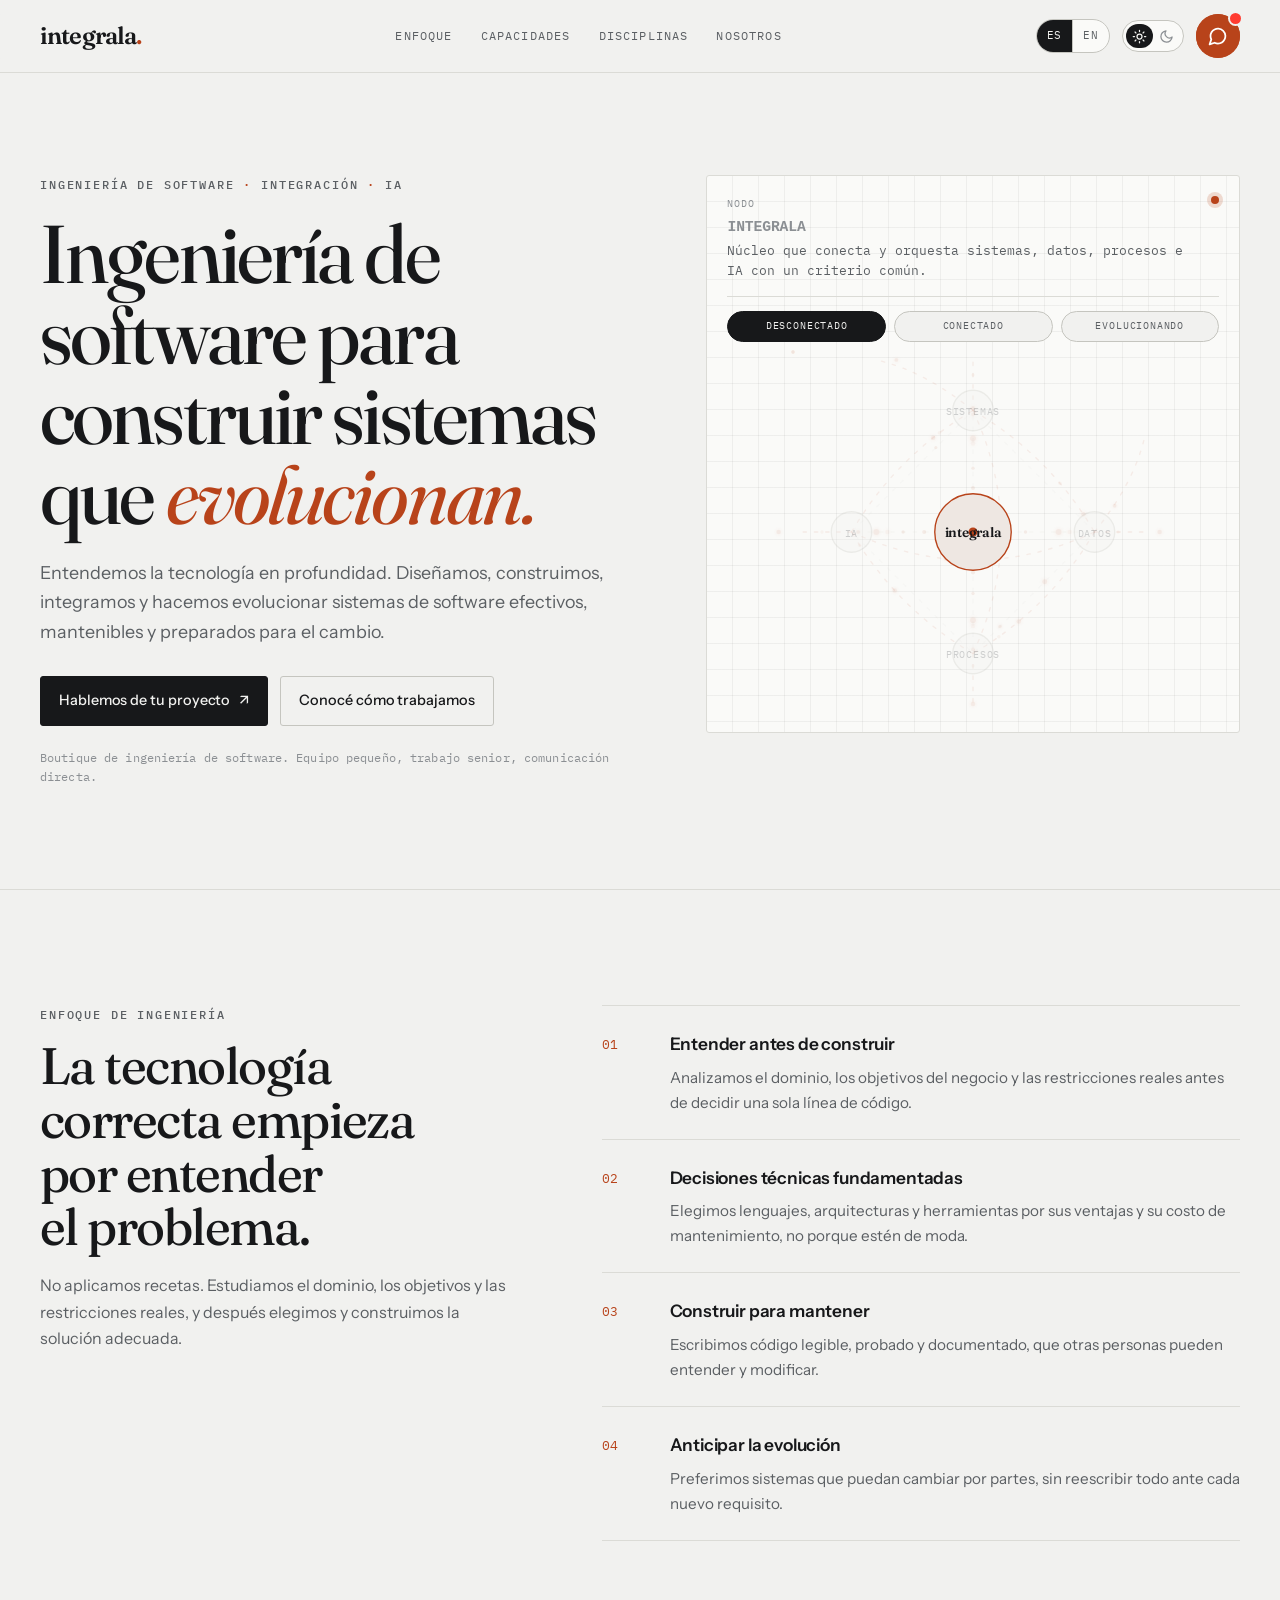
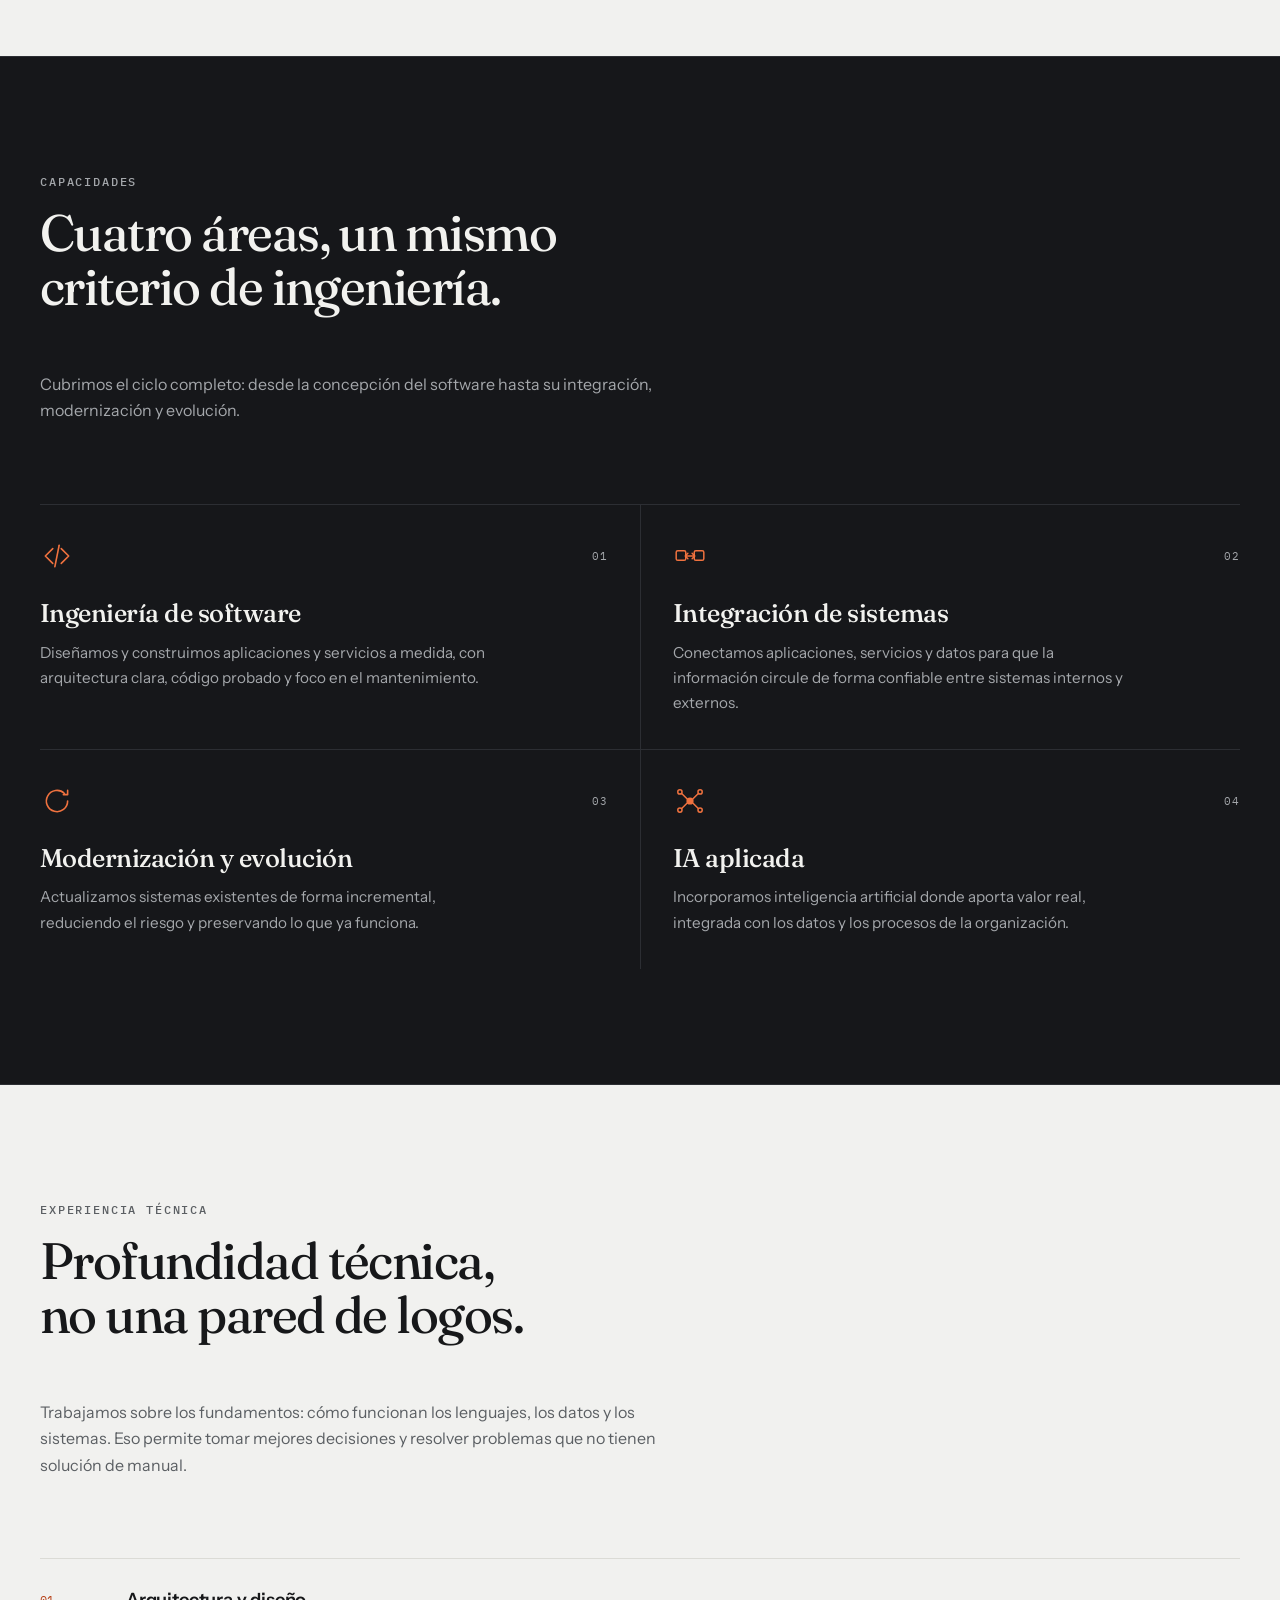
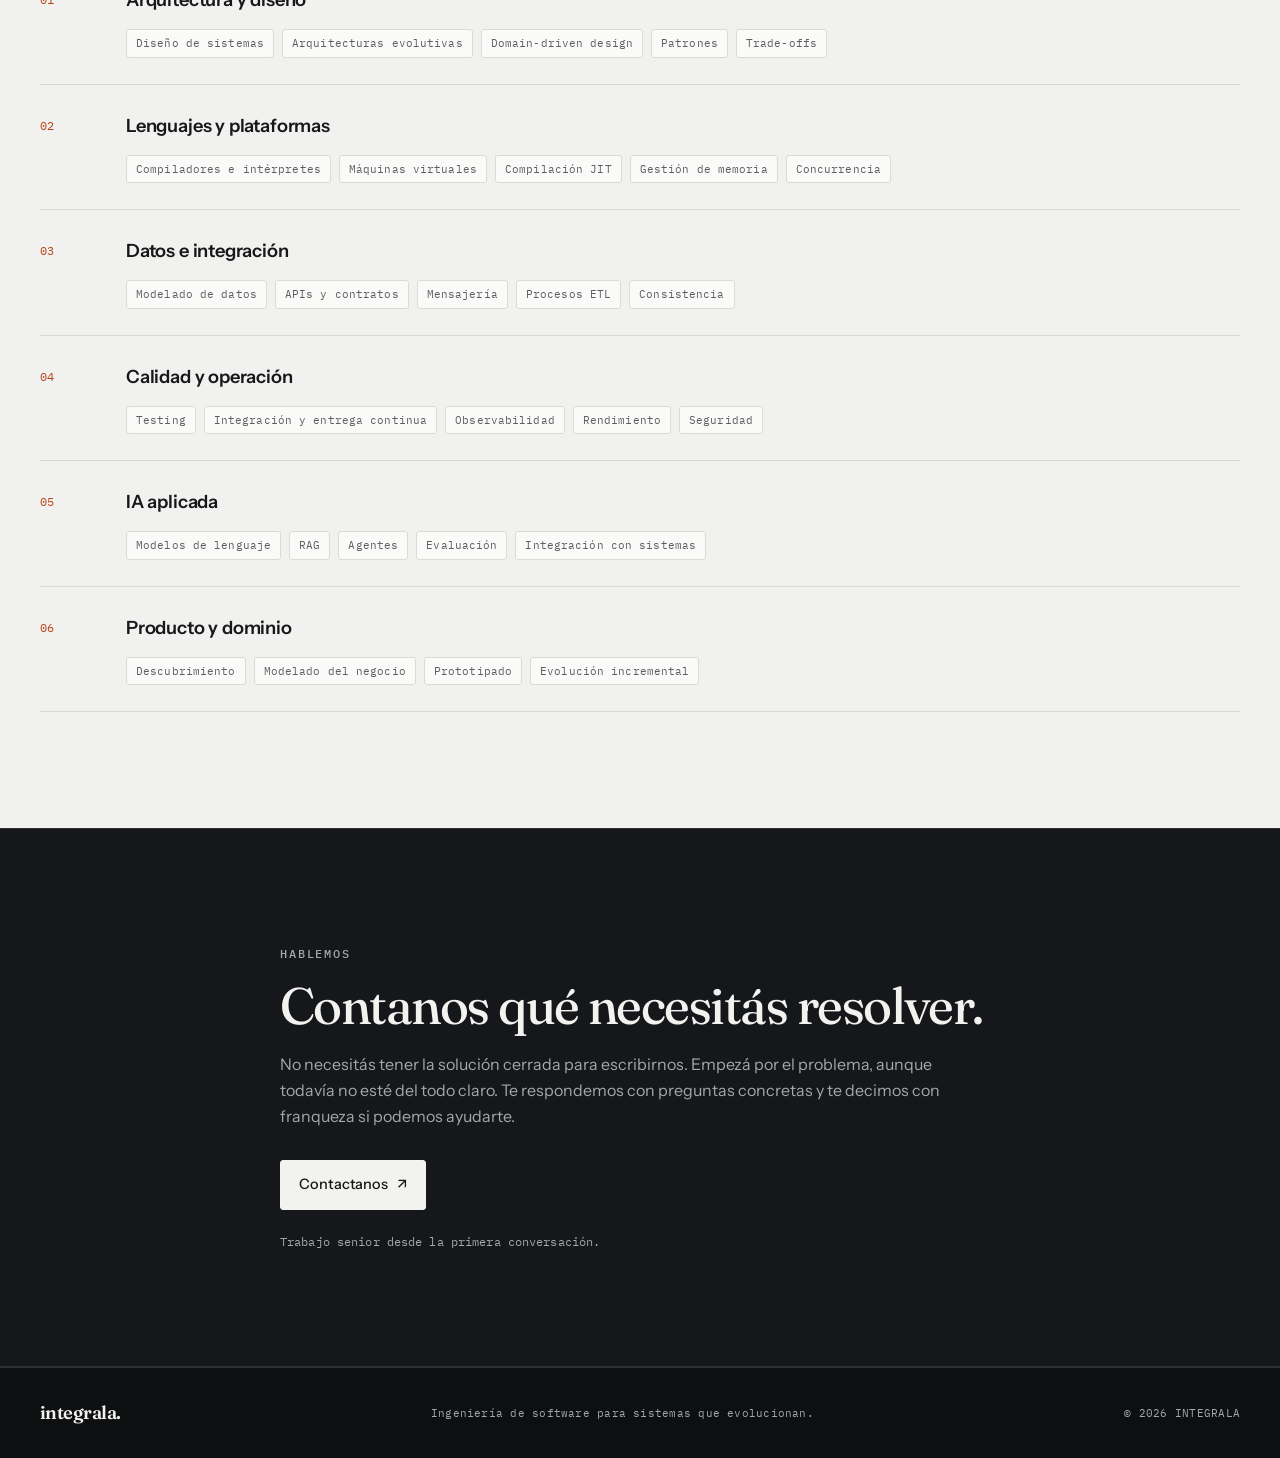
==== commit fd9b94cd: "Interactive figure" ====
--- a/index.html
+++ b/index.html
@@ -219,18 +219,171 @@
           <p class="hero-note" data-en="Software engineering boutique. Small team, senior work, direct communication.">Boutique de ingeniería de software. Equipo pequeño, trabajo senior, comunicación directa.</p>
         </div>
 
-        <figure class="figure">
-          <figcaption class="figure-head">
-            <span data-en="Fig. 01 — A system built to evolve">Fig. 01 — Un sistema pensado para evolucionar</span>
+        <figure class="figure ecosystem" id="ecosystem" aria-label="Visualización interactiva de un ecosistema conectado" data-en-aria-label="Interactive connected ecosystem visualization">
+          <figcaption class="figure-head eco-head-info">
+            <div class="eco-info" aria-live="polite">
+              <p class="eco-info-kicker" data-en="Scenario">Escenario</p>
+              <p class="eco-info-title" id="eco-info-title" data-en="Disconnected">Desconectado</p>
+              <p class="eco-info-text" id="eco-info-text" data-en="Systems, data, processes and AI exist, but each one operates in isolation.">Sistemas, datos, procesos e IA existen, pero cada uno opera aislado.</p>
+            </div>
             <span class="status" aria-hidden="true"></span>
           </figcaption>
-          <div class="figure-hub"><span class="dot" aria-hidden="true"></span>integrala</div>
-          <ul class="bus">
-            <li class="bus-item"><span class="bus-term" aria-hidden="true"></span><span class="t" data-en="Domain">Dominio</span><span class="s" data-en="Business rules">Reglas de negocio</span></li>
-            <li class="bus-item"><span class="bus-term" aria-hidden="true"></span><span class="t" data-en="Interfaces">Interfaces</span><span class="s" data-en="APIs and contracts">APIs y contratos</span></li>
-            <li class="bus-item"><span class="bus-term" aria-hidden="true"></span><span class="t" data-en="Data">Datos</span><span class="s" data-en="Consistency">Consistencia</span></li>
-            <li class="bus-item"><span class="bus-term" aria-hidden="true"></span><span class="t" data-en="Platform">Plataforma</span><span class="s" data-en="Deploy and operations">Despliegue y operación</span></li>
-          </ul>
+
+          <div class="eco-controls" role="group" aria-label="Escenarios" data-en-aria-label="Scenarios">
+            <button type="button" class="eco-scenario is-active" data-scenario="disconnected" aria-pressed="true">
+              <span data-en="Disconnected">Desconectado</span>
+            </button>
+            <button type="button" class="eco-scenario" data-scenario="connected" aria-pressed="false">
+              <span data-en="Connected">Conectado</span>
+            </button>
+            <button type="button" class="eco-scenario" data-scenario="evolving" aria-pressed="false">
+              <span data-en="Evolving">Evolucionando</span>
+            </button>
+          </div>
+
+          <div class="eco-stage" data-scenario="disconnected">
+            <svg class="eco-svg" viewBox="0 0 320 320" role="img" aria-labelledby="eco-title eco-desc">
+              <title id="eco-title" data-en="Interactive system map around INTEGRALA">Mapa interactivo de sistema alrededor de INTEGRALA</title>
+              <desc id="eco-desc" data-en="Nodes for Systems, Data, Processes and AI connected to a central core. Scenarios show disconnected, connected and evolving states.">Nodos de Sistemas, Datos, Procesos e IA conectados a un núcleo central. Los escenarios muestran estados desconectado, conectado y en evolución.</desc>
+              <defs>
+                <filter id="eco-glow" x="-50%" y="-50%" width="200%" height="200%">
+                  <feGaussianBlur stdDeviation="1.8" result="blur" />
+                  <feMerge>
+                    <feMergeNode in="blur" />
+                    <feMergeNode in="SourceGraphic" />
+                  </feMerge>
+                </filter>
+              </defs>
+              <g class="eco-links" aria-hidden="true">
+                <path class="eco-link" data-link="systems" d="M160 160 L160 52" />
+                <path class="eco-link" data-link="data" d="M160 160 L268 160" />
+                <path class="eco-link" data-link="processes" d="M160 160 L160 268" />
+                <path class="eco-link" data-link="ai" d="M160 160 L52 160" />
+                <path class="eco-link eco-link--ring" data-link="ring" d="M160 52 L268 160 L160 268 L52 160 Z" />
+                <path class="eco-link eco-link--unexpected" data-link="unexpected" d="M160 52 Q228 92 268 160" />
+                <path class="eco-link eco-link--unexpected" data-link="unexpected" d="M268 160 Q228 228 160 268" />
+                <path class="eco-link eco-link--unexpected" data-link="unexpected" d="M160 268 Q92 228 52 160" />
+                <path class="eco-link eco-link--unexpected" data-link="unexpected" d="M52 160 Q92 92 160 52" />
+                <path class="eco-link eco-link--unexpected" data-link="unexpected" d="M160 52 Q210 160 160 268" />
+                <path class="eco-link eco-link--unexpected" data-link="unexpected" d="M52 160 Q160 210 268 160" />
+                <path class="eco-link eco-link--evolve eco-link--escape" data-link="escape" d="M160 52 L160 6" />
+                <path class="eco-link eco-link--evolve eco-link--escape" data-link="escape" d="M268 160 L314 160" />
+                <path class="eco-link eco-link--evolve eco-link--escape" data-link="escape" d="M160 268 L160 314" />
+                <path class="eco-link eco-link--evolve eco-link--escape" data-link="escape" d="M52 160 L6 160" />
+                <path class="eco-link eco-link--evolve eco-link--escape" data-link="escape" d="M160 52 Q118 18 78 8" />
+                <path class="eco-link eco-link--evolve eco-link--escape" data-link="escape" d="M268 160 Q302 118 312 78" />
+              </g>
+              <g class="eco-flows" aria-hidden="true">
+                <circle class="eco-flow" data-flow="systems" r="2.6" filter="url(#eco-glow)"><animateMotion dur="3.2s" repeatCount="indefinite" path="M160 160 L160 52" /></circle>
+                <circle class="eco-flow eco-flow--alt" data-flow="systems" r="2" filter="url(#eco-glow)"><animateMotion dur="3.2s" begin="1.6s" repeatCount="indefinite" path="M160 52 L160 160" /></circle>
+                <circle class="eco-flow" data-flow="systems" r="1.8"><animateMotion dur="4.6s" begin="0.8s" repeatCount="indefinite" path="M160 160 L160 52" /></circle>
+
+                <circle class="eco-flow" data-flow="data" r="2.6" filter="url(#eco-glow)"><animateMotion dur="3.5s" repeatCount="indefinite" path="M160 160 L268 160" /></circle>
+                <circle class="eco-flow eco-flow--alt" data-flow="data" r="2" filter="url(#eco-glow)"><animateMotion dur="3.5s" begin="1.75s" repeatCount="indefinite" path="M268 160 L160 160" /></circle>
+                <circle class="eco-flow" data-flow="data" r="1.8"><animateMotion dur="4.8s" begin="1s" repeatCount="indefinite" path="M160 160 L268 160" /></circle>
+
+                <circle class="eco-flow" data-flow="processes" r="2.6" filter="url(#eco-glow)"><animateMotion dur="3.4s" repeatCount="indefinite" path="M160 160 L160 268" /></circle>
+                <circle class="eco-flow eco-flow--alt" data-flow="processes" r="2" filter="url(#eco-glow)"><animateMotion dur="3.4s" begin="1.7s" repeatCount="indefinite" path="M160 268 L160 160" /></circle>
+                <circle class="eco-flow" data-flow="processes" r="1.8"><animateMotion dur="4.7s" begin="0.9s" repeatCount="indefinite" path="M160 160 L160 268" /></circle>
+
+                <circle class="eco-flow" data-flow="ai" r="2.6" filter="url(#eco-glow)"><animateMotion dur="3.1s" repeatCount="indefinite" path="M160 160 L52 160" /></circle>
+                <circle class="eco-flow eco-flow--alt" data-flow="ai" r="2" filter="url(#eco-glow)"><animateMotion dur="3.1s" begin="1.55s" repeatCount="indefinite" path="M52 160 L160 160" /></circle>
+                <circle class="eco-flow" data-flow="ai" r="1.8"><animateMotion dur="4.4s" begin="0.7s" repeatCount="indefinite" path="M160 160 L52 160" /></circle>
+
+                <circle class="eco-flow eco-flow--ring" data-flow="ring" r="2.2" filter="url(#eco-glow)"><animateMotion dur="7s" repeatCount="indefinite" path="M160 52 L268 160 L160 268 L52 160 Z" /></circle>
+                <circle class="eco-flow eco-flow--ring eco-flow--alt" data-flow="ring" r="1.8"><animateMotion dur="7s" begin="3.5s" repeatCount="indefinite" path="M160 52 L52 160 L160 268 L268 160 Z" /></circle>
+
+                <!-- Evolving: extra flow density -->
+                <circle class="eco-flow eco-flow--evolve" data-flow="systems" r="1.7" filter="url(#eco-glow)"><animateMotion dur="2.1s" begin="0.3s" repeatCount="indefinite" path="M160 52 L160 160" /></circle>
+                <circle class="eco-flow eco-flow--evolve" data-flow="systems" r="1.5"><animateMotion dur="2.6s" begin="1.1s" repeatCount="indefinite" path="M160 160 L160 52" /></circle>
+                <circle class="eco-flow eco-flow--evolve" data-flow="data" r="1.7" filter="url(#eco-glow)"><animateMotion dur="2.2s" begin="0.5s" repeatCount="indefinite" path="M268 160 L160 160" /></circle>
+                <circle class="eco-flow eco-flow--evolve" data-flow="data" r="1.5"><animateMotion dur="2.7s" begin="1.3s" repeatCount="indefinite" path="M160 160 L268 160" /></circle>
+                <circle class="eco-flow eco-flow--evolve" data-flow="processes" r="1.7" filter="url(#eco-glow)"><animateMotion dur="2s" begin="0.4s" repeatCount="indefinite" path="M160 268 L160 160" /></circle>
+                <circle class="eco-flow eco-flow--evolve" data-flow="processes" r="1.5"><animateMotion dur="2.5s" begin="1.2s" repeatCount="indefinite" path="M160 160 L160 268" /></circle>
+                <circle class="eco-flow eco-flow--evolve" data-flow="ai" r="1.7" filter="url(#eco-glow)"><animateMotion dur="2.15s" begin="0.2s" repeatCount="indefinite" path="M52 160 L160 160" /></circle>
+                <circle class="eco-flow eco-flow--evolve" data-flow="ai" r="1.5"><animateMotion dur="2.55s" begin="1s" repeatCount="indefinite" path="M160 160 L52 160" /></circle>
+                <circle class="eco-flow eco-flow--evolve eco-flow--ring" data-flow="ring" r="1.6" filter="url(#eco-glow)"><animateMotion dur="4.2s" begin="0.6s" repeatCount="indefinite" path="M160 52 L268 160 L160 268 L52 160 Z" /></circle>
+                <circle class="eco-flow eco-flow--evolve eco-flow--ring" data-flow="ring" r="1.4"><animateMotion dur="4.8s" begin="2.1s" repeatCount="indefinite" path="M160 52 L52 160 L160 268 L268 160 Z" /></circle>
+
+                <!-- Evolving: unexpected connection flows -->
+                <circle class="eco-flow eco-flow--evolve eco-flow--unexpected" data-flow="unexpected" r="2" filter="url(#eco-glow)"><animateMotion dur="2.8s" repeatCount="indefinite" path="M160 52 Q228 92 268 160" /></circle>
+                <circle class="eco-flow eco-flow--evolve eco-flow--unexpected eco-flow--alt" data-flow="unexpected" r="1.6"><animateMotion dur="3.1s" begin="1.4s" repeatCount="indefinite" path="M268 160 Q228 92 160 52" /></circle>
+                <circle class="eco-flow eco-flow--evolve eco-flow--unexpected" data-flow="unexpected" r="2" filter="url(#eco-glow)"><animateMotion dur="2.9s" begin="0.5s" repeatCount="indefinite" path="M268 160 Q228 228 160 268" /></circle>
+                <circle class="eco-flow eco-flow--evolve eco-flow--unexpected eco-flow--alt" data-flow="unexpected" r="1.6"><animateMotion dur="3.2s" begin="1.9s" repeatCount="indefinite" path="M160 268 Q228 228 268 160" /></circle>
+                <circle class="eco-flow eco-flow--evolve eco-flow--unexpected" data-flow="unexpected" r="2" filter="url(#eco-glow)"><animateMotion dur="2.7s" begin="0.9s" repeatCount="indefinite" path="M160 268 Q92 228 52 160" /></circle>
+                <circle class="eco-flow eco-flow--evolve eco-flow--unexpected eco-flow--alt" data-flow="unexpected" r="1.6"><animateMotion dur="3s" begin="2.2s" repeatCount="indefinite" path="M52 160 Q92 228 160 268" /></circle>
+                <circle class="eco-flow eco-flow--evolve eco-flow--unexpected" data-flow="unexpected" r="2" filter="url(#eco-glow)"><animateMotion dur="3s" begin="0.3s" repeatCount="indefinite" path="M52 160 Q92 92 160 52" /></circle>
+                <circle class="eco-flow eco-flow--evolve eco-flow--unexpected eco-flow--alt" data-flow="unexpected" r="1.6"><animateMotion dur="3.3s" begin="1.7s" repeatCount="indefinite" path="M160 52 Q92 92 52 160" /></circle>
+                <circle class="eco-flow eco-flow--evolve eco-flow--unexpected" data-flow="unexpected" r="1.8" filter="url(#eco-glow)"><animateMotion dur="3.6s" begin="0.7s" repeatCount="indefinite" path="M160 52 Q210 160 160 268" /></circle>
+                <circle class="eco-flow eco-flow--evolve eco-flow--unexpected eco-flow--alt" data-flow="unexpected" r="1.5"><animateMotion dur="3.6s" begin="2.5s" repeatCount="indefinite" path="M160 268 Q210 160 160 52" /></circle>
+                <circle class="eco-flow eco-flow--evolve eco-flow--unexpected" data-flow="unexpected" r="1.8" filter="url(#eco-glow)"><animateMotion dur="3.5s" begin="1.1s" repeatCount="indefinite" path="M52 160 Q160 210 268 160" /></circle>
+                <circle class="eco-flow eco-flow--evolve eco-flow--unexpected eco-flow--alt" data-flow="unexpected" r="1.5"><animateMotion dur="3.5s" begin="2.8s" repeatCount="indefinite" path="M268 160 Q160 210 52 160" /></circle>
+
+                <!-- Evolving: data escaping the diagram -->
+                <circle class="eco-flow eco-flow--evolve eco-flow--escape" data-flow="escape" r="2" filter="url(#eco-glow)"><animateMotion dur="2.4s" repeatCount="indefinite" path="M160 52 L160 -18" /></circle>
+                <circle class="eco-flow eco-flow--evolve eco-flow--escape eco-flow--alt" data-flow="escape" r="1.5"><animateMotion dur="2.8s" begin="1.2s" repeatCount="indefinite" path="M160 52 L160 -18" /></circle>
+                <circle class="eco-flow eco-flow--evolve eco-flow--escape" data-flow="escape" r="2" filter="url(#eco-glow)"><animateMotion dur="2.5s" begin="0.4s" repeatCount="indefinite" path="M268 160 L338 160" /></circle>
+                <circle class="eco-flow eco-flow--evolve eco-flow--escape eco-flow--alt" data-flow="escape" r="1.5"><animateMotion dur="2.9s" begin="1.6s" repeatCount="indefinite" path="M268 160 L338 160" /></circle>
+                <circle class="eco-flow eco-flow--evolve eco-flow--escape" data-flow="escape" r="2" filter="url(#eco-glow)"><animateMotion dur="2.6s" begin="0.8s" repeatCount="indefinite" path="M160 268 L160 338" /></circle>
+                <circle class="eco-flow eco-flow--evolve eco-flow--escape eco-flow--alt" data-flow="escape" r="1.5"><animateMotion dur="3s" begin="2s" repeatCount="indefinite" path="M160 268 L160 338" /></circle>
+                <circle class="eco-flow eco-flow--evolve eco-flow--escape" data-flow="escape" r="2" filter="url(#eco-glow)"><animateMotion dur="2.45s" begin="0.2s" repeatCount="indefinite" path="M52 160 L-18 160" /></circle>
+                <circle class="eco-flow eco-flow--evolve eco-flow--escape eco-flow--alt" data-flow="escape" r="1.5"><animateMotion dur="2.85s" begin="1.4s" repeatCount="indefinite" path="M52 160 L-18 160" /></circle>
+                <circle class="eco-flow eco-flow--evolve eco-flow--escape" data-flow="escape" r="1.7" filter="url(#eco-glow)"><animateMotion dur="3.2s" begin="0.6s" repeatCount="indefinite" path="M160 52 Q118 18 40 -20" /></circle>
+                <circle class="eco-flow eco-flow--evolve eco-flow--escape" data-flow="escape" r="1.7" filter="url(#eco-glow)"><animateMotion dur="3.3s" begin="1.8s" repeatCount="indefinite" path="M268 160 Q302 118 350 40" /></circle>
+              </g>
+              <g class="eco-node eco-core" data-node="core" tabindex="0" role="button" aria-pressed="false">
+                <circle cx="160" cy="160" r="34" class="eco-core-ring" />
+                <circle cx="160" cy="160" r="4" class="eco-core-dot" />
+                <text x="160" y="164" text-anchor="middle" class="eco-core-text">integrala</text>
+              </g>
+              <g class="eco-nodes">
+                <g class="eco-node" data-node="systems" tabindex="0" role="button" aria-pressed="false" transform="translate(160,52)">
+                  <circle class="eco-bubble" r="24" />
+                  <circle class="eco-node-base" r="18" />
+                  <g class="eco-split" aria-hidden="true">
+                    <g class="eco-spin">
+                      <circle class="eco-part" cx="-7" cy="0" r="4.2" />
+                      <circle class="eco-part" cx="7" cy="0" r="4.2" />
+                    </g>
+                  </g>
+                  <text class="eco-label" y="4" text-anchor="middle" data-en="Systems">Sistemas</text>
+                </g>
+                <g class="eco-node" data-node="data" tabindex="0" role="button" aria-pressed="false" transform="translate(268,160)">
+                  <circle class="eco-bubble" r="24" />
+                  <circle class="eco-node-base" r="18" />
+                  <g class="eco-split" aria-hidden="true">
+                    <g class="eco-spin">
+                      <circle class="eco-part" cx="-7" cy="0" r="4.2" />
+                      <circle class="eco-part" cx="7" cy="0" r="4.2" />
+                    </g>
+                  </g>
+                  <text class="eco-label" y="4" text-anchor="middle" data-en="Data">Datos</text>
+                </g>
+                <g class="eco-node" data-node="processes" tabindex="0" role="button" aria-pressed="false" transform="translate(160,268)">
+                  <circle class="eco-bubble" r="24" />
+                  <circle class="eco-node-base" r="18" />
+                  <g class="eco-split" aria-hidden="true">
+                    <g class="eco-spin">
+                      <circle class="eco-part" cx="-7" cy="0" r="4.2" />
+                      <circle class="eco-part" cx="7" cy="0" r="4.2" />
+                    </g>
+                  </g>
+                  <text class="eco-label" y="4" text-anchor="middle" data-en="Processes">Procesos</text>
+                </g>
+                <g class="eco-node" data-node="ai" tabindex="0" role="button" aria-pressed="false" transform="translate(52,160)">
+                  <circle class="eco-bubble" r="24" />
+                  <circle class="eco-node-base" r="18" />
+                  <g class="eco-split" aria-hidden="true">
+                    <g class="eco-spin">
+                      <circle class="eco-part" cx="-7" cy="0" r="4.2" />
+                      <circle class="eco-part" cx="7" cy="0" r="4.2" />
+                    </g>
+                  </g>
+                  <text class="eco-label" y="4" text-anchor="middle">IA</text>
+                </g>
+              </g>
+            </svg>
+          </div>
         </figure>
       </div>
     </section>
--- a/styles.css
+++ b/styles.css
@@ -406,76 +406,258 @@
 }
 @keyframes pulse { 0%, 100% { opacity: 1; } 50% { opacity: 0.35; } }
 
-.figure-hub {
-  position: relative;
+/* ---------- Ecosystem visualization ---------- */
+.figure-head.eco-head-info {
+  align-items: flex-start;
+  text-transform: none;
+  letter-spacing: normal;
+}
+.figure-head.eco-head-info .eco-info { flex: 1; min-width: 0; }
+.figure-head.eco-head-info .eco-info-kicker { margin-bottom: 2px; }
+.figure-head.eco-head-info .eco-info-title { margin-bottom: 2px; font-size: 0.92rem; }
+.figure-head.eco-head-info .eco-info-text { font-size: 0.84rem; line-height: 1.45; }
+
+.eco-controls {
   display: flex;
-  width: fit-content;
-  align-items: center;
-  gap: 9px;
-  margin: 22px 0 0;
-  padding: 8px 13px 8px 10px;
+  flex-wrap: wrap;
+  justify-content: space-between;
+  gap: 8px;
+  margin-top: 14px;
+}
+.eco-scenario {
+  flex: 1 1 0;
+  text-align: center;
   border: 1px solid var(--line-2);
-  border-radius: var(--radius);
   background: var(--bg);
+  color: var(--ink-2);
+  border-radius: 999px;
+  padding: 6px 11px;
+  font-family: var(--mono);
+  font-size: 0.64rem;
+  letter-spacing: 0.08em;
+  text-transform: uppercase;
+  cursor: pointer;
+  transition: color 0.2s ease, border-color 0.2s ease, background 0.2s ease, transform 0.2s ease;
+}
+.eco-scenario:hover { color: var(--ink); border-color: var(--ink-3); }
+.eco-scenario.is-active {
+  background: var(--ink);
+  color: var(--bg);
+  border-color: var(--ink);
+}
+
+.eco-stage { margin-top: 10px; }
+.eco-svg {
+  width: 100%;
+  height: auto;
+  max-width: 360px;
+  margin: 0 auto;
+  display: block;
+  overflow: visible;
+}
+
+.eco-link {
+  fill: none;
+  stroke: var(--line-2);
+  stroke-width: 1.2;
+  stroke-linecap: round;
+  opacity: 0.22;
+  transition: stroke 0.35s ease, opacity 0.35s ease, stroke-width 0.35s ease;
+}
+.eco-stage[data-scenario="connected"] .eco-link,
+.eco-stage[data-scenario="evolving"] .eco-link { opacity: 0.72; }
+.eco-stage[data-scenario="disconnected"] .eco-link {
+  stroke-dasharray: 3 7;
+  opacity: 0.18;
+}
+.eco-link--ring {
+  stroke-dasharray: 4 8;
+  opacity: 0.12;
+}
+.eco-stage[data-scenario="connected"] .eco-link--ring,
+.eco-stage[data-scenario="evolving"] .eco-link--ring {
+  opacity: 0.45;
+}
+.eco-link--unexpected {
+  stroke: var(--accent);
+  stroke-dasharray: 2 6;
+  opacity: 0;
+  transition: stroke 0.4s ease, opacity 0.4s ease, stroke-width 0.4s ease;
+}
+.eco-stage[data-scenario="evolving"] .eco-link--unexpected {
+  opacity: 0.38;
+}
+.eco-link--escape {
+  stroke: var(--accent);
+  stroke-dasharray: 1.5 7;
+  opacity: 0;
+  transition: stroke 0.4s ease, opacity 0.4s ease;
+}
+.eco-stage[data-scenario="evolving"] .eco-link--escape {
+  opacity: 0.28;
+}
+
+.eco-flow {
+  fill: var(--accent);
+  opacity: 0;
+  transition: opacity 0.3s ease;
+}
+.eco-flow--alt { fill: color-mix(in srgb, var(--accent) 55%, var(--bg-2)); }
+.eco-stage[data-scenario="connected"] .eco-flow,
+.eco-stage[data-scenario="evolving"] .eco-flow { opacity: 0.85; }
+.eco-stage[data-scenario="disconnected"] .eco-flow { opacity: 0; }
+.eco-flow--ring { opacity: 0; }
+.eco-stage[data-scenario="connected"] .eco-flow--ring,
+.eco-stage[data-scenario="evolving"] .eco-flow--ring { opacity: 0.55; }
+.eco-flow--evolve,
+.eco-flow--unexpected,
+.eco-flow--escape {
+  opacity: 0;
+}
+.eco-stage[data-scenario="evolving"] .eco-flow { opacity: 0.9; }
+.eco-stage[data-scenario="evolving"] .eco-flow--ring { opacity: 0.7; }
+.eco-stage[data-scenario="evolving"] .eco-flow--evolve,
+.eco-stage[data-scenario="evolving"] .eco-flow--unexpected {
+  opacity: 0.82;
+}
+.eco-stage[data-scenario="evolving"] .eco-flow--unexpected.eco-flow--alt {
+  opacity: 0.6;
+}
+.eco-stage[data-scenario="evolving"] .eco-flow--escape {
+  opacity: 0.78;
+}
+
+.eco-core-ring {
+  fill: var(--bg);
+  stroke: var(--line-2);
+  stroke-width: 1.2;
+  transition: stroke 0.25s ease, fill 0.25s ease;
+}
+.eco-core-dot { fill: var(--accent); }
+.eco-core-text {
   font-family: var(--serif);
+  font-size: 12px;
   font-weight: 600;
-  font-size: 1.02rem;
   letter-spacing: -0.02em;
-}
-.figure-hub .dot { width: 8px; height: 8px; background: var(--accent); }
-.figure-hub::after {
-  content: "";
-  position: absolute;
-  left: var(--rail);
-  top: 100%;
-  width: 1px;
-  height: 22px;
-  background: var(--line-2);
-}
-
-.bus { list-style: none; }
-
-.bus-item {
-  position: relative;
-  display: grid;
-  grid-template-columns: minmax(0, 1fr) auto;
-  align-items: baseline;
-  gap: 16px;
-  padding: 13px 0 13px 32px;
-  transition: background 0.2s ease;
-}
-.bus-item::after {
-  content: "";
-  position: absolute;
-  left: var(--rail);
-  top: 0;
-  bottom: 0;
-  width: 1px;
-  background: var(--line-2);
-}
-.bus-item:last-child::after { bottom: 50%; }
-.bus-item::before {
-  content: "";
-  position: absolute;
-  left: var(--rail);
-  top: 50%;
-  width: calc(32px - var(--rail));
-  height: 1px;
-  background: var(--line-2);
-}
-.bus-term {
-  position: absolute;
-  left: calc(var(--rail) - 3.5px);
-  top: calc(50% - 3.5px);
-  width: 7px;
-  height: 7px;
-  background: var(--accent);
-  transition: transform 0.2s ease;
-}
-.bus-item .t { font-size: 0.98rem; font-weight: 600; letter-spacing: -0.01em; }
-.bus-item .s { font-family: var(--mono); font-size: 0.71rem; color: var(--ink-3); text-align: right; }
-.bus-item:hover .t { color: var(--accent); }
-.bus-item:hover .bus-term { transform: scale(1.5); }
+  fill: var(--ink);
+  pointer-events: none;
+}
+.eco-core.eco-node:hover .eco-core-ring,
+.eco-core.eco-node:focus-visible .eco-core-ring,
+.eco-core.eco-node.is-active .eco-core-ring {
+  stroke: var(--accent);
+  fill: color-mix(in srgb, var(--accent) 6%, var(--bg));
+}
+
+.eco-node { cursor: pointer; outline: none; }
+.eco-bubble {
+  fill: transparent;
+  stroke: transparent;
+  stroke-width: 1;
+  transition: stroke 0.25s ease, fill 0.25s ease;
+}
+.eco-node-base {
+  fill: var(--bg);
+  stroke: var(--line-2);
+  stroke-width: 1.2;
+  transition: stroke 0.25s ease, fill 0.25s ease, opacity 0.3s ease;
+}
+.eco-label {
+  font-family: var(--mono);
+  font-size: 8.5px;
+  letter-spacing: 0.08em;
+  text-transform: uppercase;
+  fill: var(--ink-2);
+  pointer-events: none;
+  transition: fill 0.25s ease, opacity 0.3s ease;
+}
+.eco-split {
+  opacity: 0;
+  transform-origin: center;
+  transition: opacity 0.35s ease;
+  pointer-events: none;
+}
+.eco-spin {
+  transform-box: fill-box;
+  transform-origin: center;
+  animation: eco-spin 3.6s linear infinite;
+}
+.eco-part {
+  fill: color-mix(in srgb, var(--accent) 22%, var(--bg));
+  stroke: var(--accent);
+  stroke-width: 1.1;
+}
+@keyframes eco-spin { from { transform: rotate(0deg); } to { transform: rotate(360deg); } }
+
+.eco-stage[data-scenario="evolving"] .eco-node:not(.eco-core) .eco-bubble {
+  fill: color-mix(in srgb, var(--accent) 4%, transparent);
+  stroke: color-mix(in srgb, var(--accent) 35%, var(--line-2));
+}
+.eco-stage[data-scenario="evolving"] .eco-node:not(.eco-core) .eco-node-base,
+.eco-stage[data-scenario="evolving"] .eco-node:not(.eco-core) .eco-label {
+  opacity: 0;
+}
+.eco-stage[data-scenario="evolving"] .eco-node:not(.eco-core) .eco-split {
+  opacity: 1;
+}
+
+.eco-node:hover .eco-node-base,
+.eco-node:focus-visible .eco-node-base,
+.eco-node.is-active .eco-node-base {
+  stroke: var(--accent);
+  fill: color-mix(in srgb, var(--accent) 8%, var(--bg));
+}
+.eco-node:hover .eco-bubble,
+.eco-node:focus-visible .eco-bubble,
+.eco-node.is-active .eco-bubble {
+  stroke: var(--accent);
+}
+.eco-node:hover .eco-label,
+.eco-node:focus-visible .eco-label,
+.eco-node.is-active .eco-label { fill: var(--ink); }
+.eco-node.is-selected .eco-node-base,
+.eco-node.is-selected .eco-core-ring {
+  stroke: var(--accent);
+}
+.eco-node.is-dimmed { opacity: 0.28; }
+
+.eco-stage.has-focus .eco-link:not(.is-active),
+.eco-stage.has-focus .eco-flow:not(.is-active) { opacity: 0.08; }
+.eco-stage[data-scenario="evolving"].has-focus .eco-link--unexpected:not(.is-active),
+.eco-stage[data-scenario="evolving"].has-focus .eco-flow--unexpected:not(.is-active),
+.eco-stage[data-scenario="evolving"].has-focus .eco-link--escape:not(.is-active),
+.eco-stage[data-scenario="evolving"].has-focus .eco-flow--escape:not(.is-active) { opacity: 0.18; }
+.eco-stage.has-focus .eco-link.is-active { opacity: 1; stroke: var(--accent); stroke-width: 1.6; }
+.eco-stage.has-focus .eco-flow.is-active { opacity: 0.95; }
+
+.eco-info-kicker {
+  margin: 0 0 4px;
+  font-family: var(--mono);
+  font-size: 0.62rem;
+  letter-spacing: 0.1em;
+  text-transform: uppercase;
+  color: var(--ink-3);
+}
+.eco-info-title {
+  margin: 0 0 4px;
+  font-size: 0.98rem;
+  font-weight: 600;
+  letter-spacing: -0.01em;
+}
+.eco-info-text {
+  margin: 0;
+  font-size: 0.9rem;
+  color: var(--ink-2);
+  line-height: 1.5;
+}
+
+@media (max-width: 620px) {
+  .eco-svg { max-width: 300px; }
+  .eco-controls { gap: 6px; }
+  .eco-scenario { padding: 6px 8px; font-size: 0.58rem; }
+  .figure-head.eco-head-info .eco-info-title { font-size: 0.88rem; }
+  .figure-head.eco-head-info .eco-info-text { font-size: 0.8rem; }
+}
 
 /* ---------- Sections ---------- */
 .section { padding: clamp(72px, 9vw, 132px) 0; }
@@ -682,4 +864,6 @@
     animation-iteration-count: 1 !important;
     transition-duration: 0.01ms !important;
   }
-}
+  .eco-flow { display: none; }
+  .eco-spin { animation: none !important; }
+}
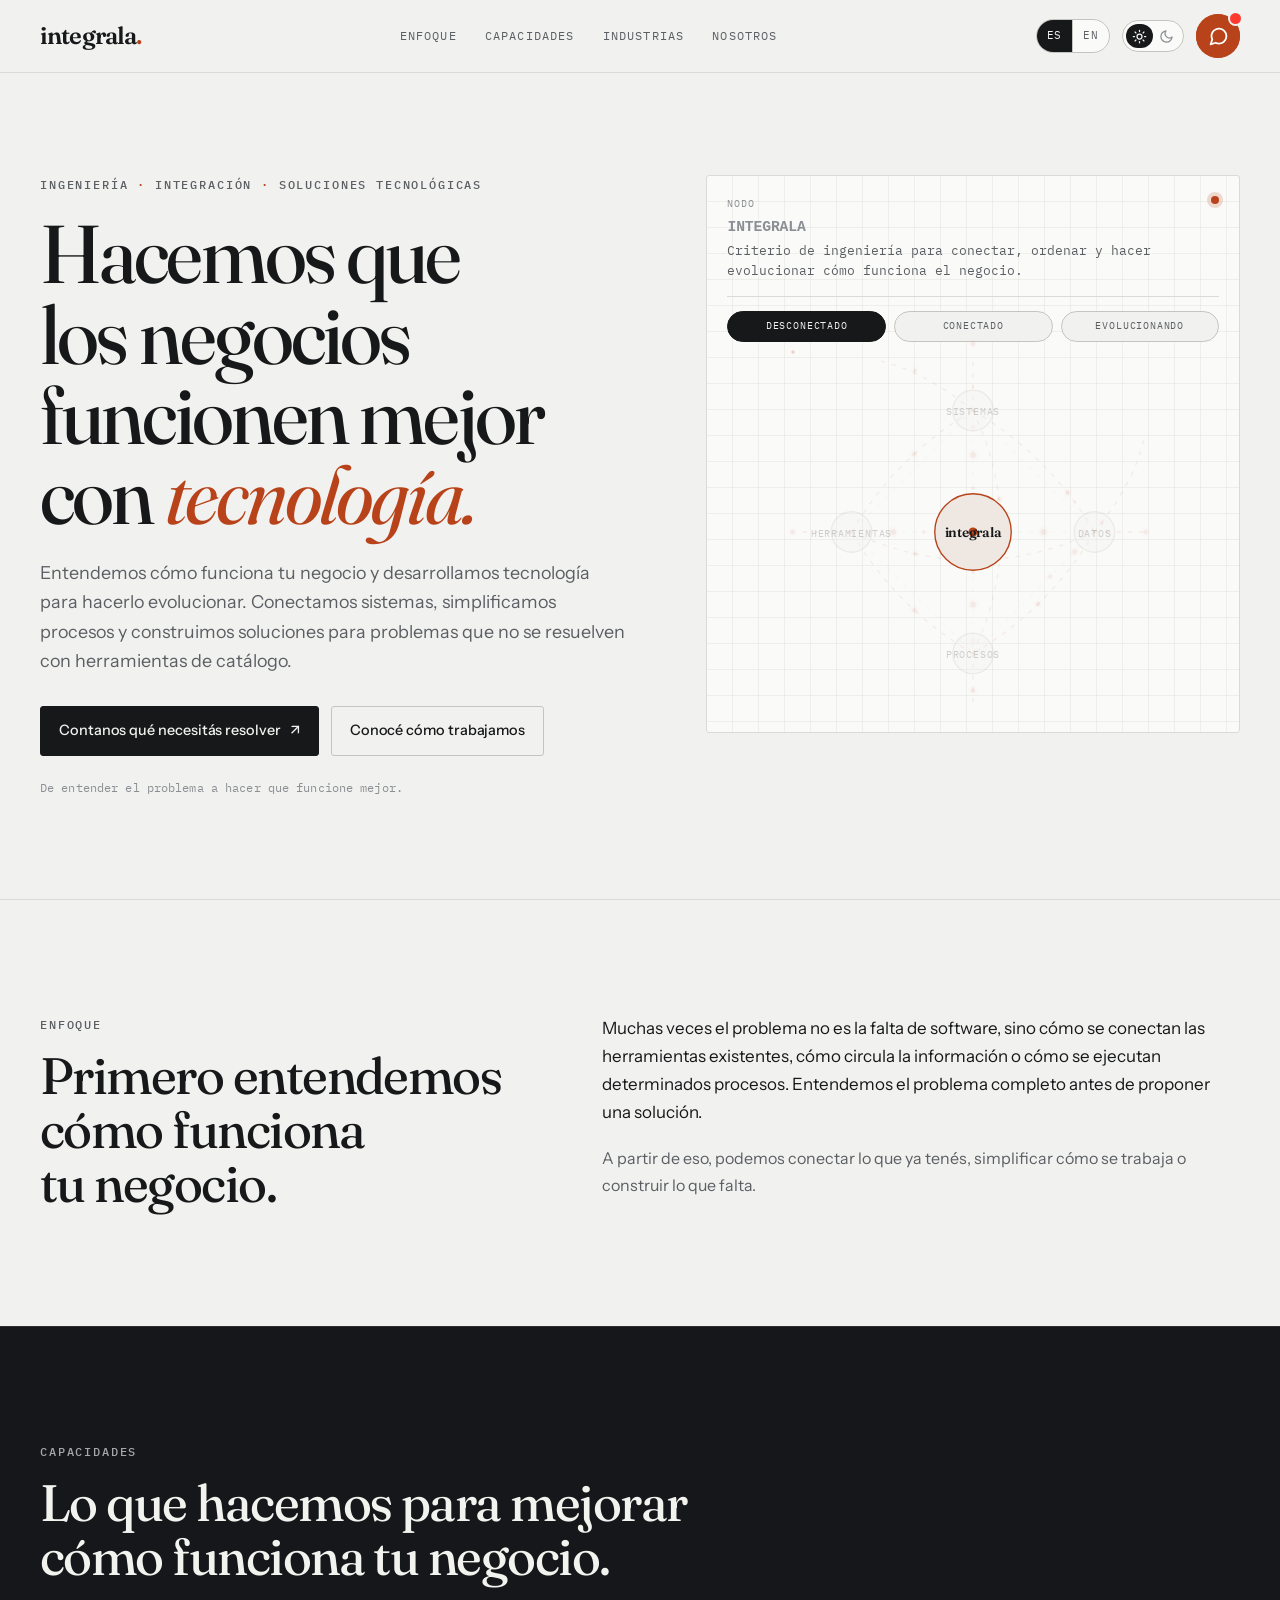
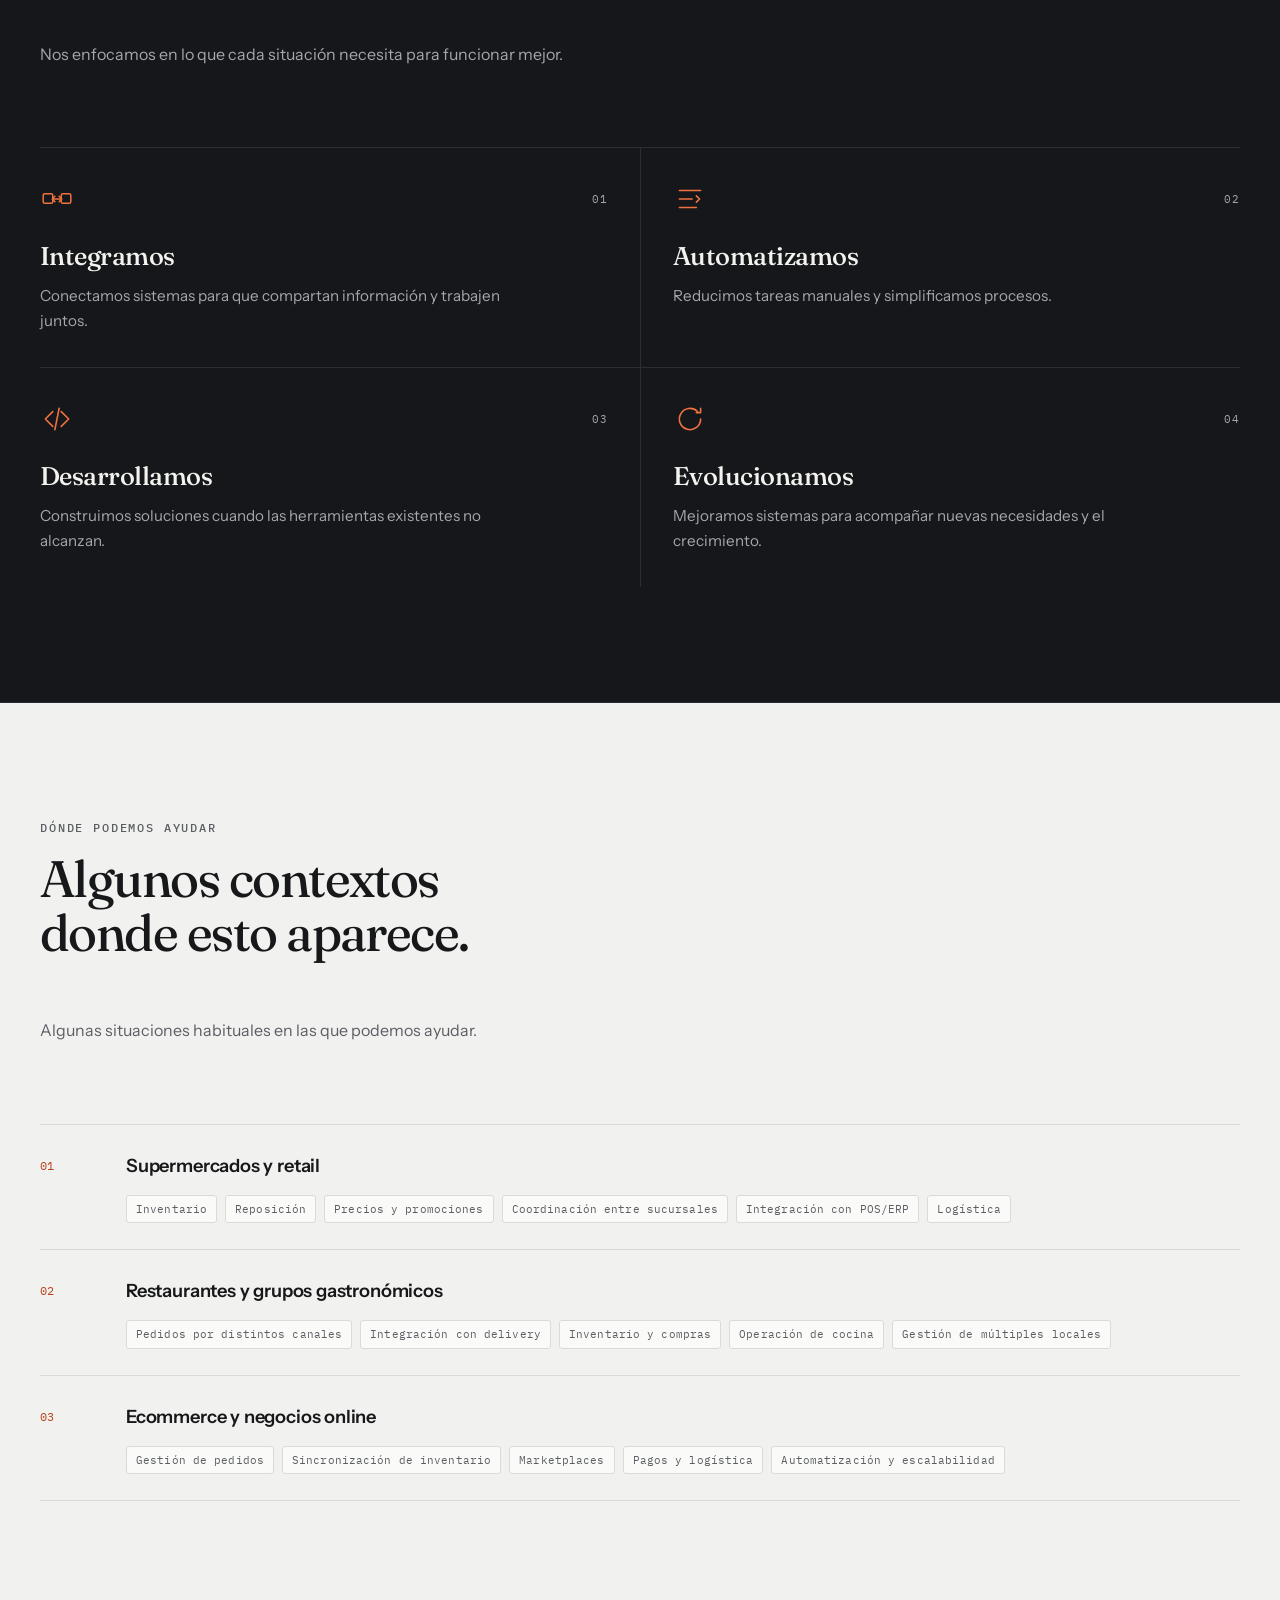
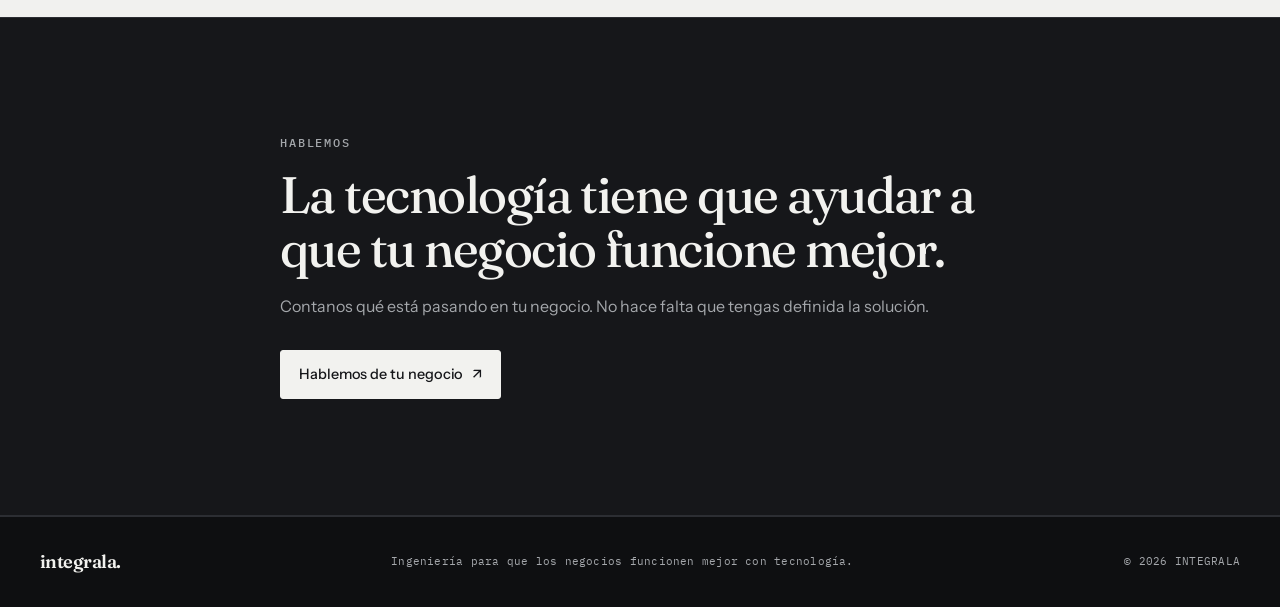
==== commit 198d27b4: "Better branding" ====
--- a/index.html
+++ b/index.html
@@ -5,8 +5,8 @@
   <meta name="viewport" content="width=device-width, initial-scale=1">
 
   <!-- Title & description (also used by crawlers, social cards and AI agents) -->
-  <title>INTEGRALA — Ingeniería de software para sistemas que evolucionan</title>
-  <meta name="description" content="Boutique de ingeniería de software. Diseñamos, construimos, integramos y hacemos evolucionar sistemas efectivos, mantenibles y preparados para el cambio.">
+  <title>INTEGRALA — Ingeniería para que los negocios funcionen mejor con tecnología</title>
+  <meta name="description" content="INTEGRALA es una empresa de ingeniería que ayuda a negocios a mejorar y evolucionar con tecnología. Integramos sistemas, automatizamos procesos, desarrollamos soluciones a medida y modernizamos lo que ya existe.">
 
   <!-- Crawlers / bots -->
   <meta name="robots" content="index, follow, max-image-preview:large, max-snippet:-1, max-video-preview:-1">
@@ -33,16 +33,16 @@
   <meta property="og:site_name" content="INTEGRALA">
   <meta property="og:locale" content="es_AR">
   <meta property="og:locale:alternate" content="en_US">
-  <meta property="og:title" content="INTEGRALA — Ingeniería de software para sistemas que evolucionan">
-  <meta property="og:description" content="Diseñamos, construimos, integramos y hacemos evolucionar sistemas de software efectivos, mantenibles y preparados para el cambio.">
+  <meta property="og:title" content="INTEGRALA — Hacemos que los negocios funcionen mejor con tecnología">
+  <meta property="og:description" content="Entendemos cómo funciona tu negocio y desarrollamos tecnología para hacerlo evolucionar. Integración, automatización, desarrollo a medida y modernización.">
   <meta property="og:url" content="https://palumbon.github.io/integrala-landing/">
   <meta property="og:image" content="https://palumbon.github.io/integrala-landing/og.png">
   <meta property="og:image:width" content="1200">
   <meta property="og:image:height" content="630">
-  <meta property="og:image:alt" content="INTEGRALA — Ingeniería de software para sistemas que evolucionan">
+  <meta property="og:image:alt" content="INTEGRALA — Hacemos que los negocios funcionen mejor con tecnología">
   <meta name="twitter:card" content="summary_large_image">
-  <meta name="twitter:title" content="INTEGRALA — Ingeniería de software para sistemas que evolucionan">
-  <meta name="twitter:description" content="Diseñamos, construimos, integramos y hacemos evolucionar sistemas de software efectivos, mantenibles y preparados para el cambio.">
+  <meta name="twitter:title" content="INTEGRALA — Hacemos que los negocios funcionen mejor con tecnología">
+  <meta name="twitter:description" content="Entendemos cómo funciona tu negocio y desarrollamos tecnología para hacerlo evolucionar. Integración, automatización, desarrollo a medida y modernización.">
   <meta name="twitter:image" content="https://palumbon.github.io/integrala-landing/og.png">
 
   <!-- Fonts -->
@@ -82,15 +82,14 @@
         "@id": "https://palumbon.github.io/integrala-landing/#organization",
         "name": "INTEGRALA",
         "url": "https://palumbon.github.io/integrala-landing/",
-        "description": "Boutique de ingeniería de software. Diseñamos, construimos, integramos y hacemos evolucionar sistemas efectivos, mantenibles y preparados para el cambio.",
+        "description": "Empresa de ingeniería que ayuda a negocios a mejorar y evolucionar con tecnología mediante integración de sistemas, automatización de procesos, desarrollo a medida y modernización.",
         "founder": { "@id": "https://palumbon.github.io/integrala-landing/about.html#founder" },
         "knowsAbout": [
-          "Ingeniería de software",
           "Integración de sistemas",
-          "Modernización de software",
-          "Inteligencia artificial aplicada",
-          "Arquitectura de software",
-          "Compiladores y máquinas virtuales"
+          "Automatización de procesos",
+          "Desarrollo de software a medida",
+          "Modernización de sistemas",
+          "Ingeniería de software"
         ],
         "contactPoint": [
           {
@@ -114,7 +113,7 @@
         "@id": "https://palumbon.github.io/integrala-landing/#service",
         "name": "INTEGRALA",
         "url": "https://palumbon.github.io/integrala-landing/",
-        "description": "Ingeniería de software para construir sistemas que evolucionan.",
+        "description": "Ingeniería para que los negocios funcionen mejor con tecnología.",
         "provider": { "@id": "https://palumbon.github.io/integrala-landing/#organization" },
         "hasOfferCatalog": {
           "@type": "OfferCatalog",
@@ -124,16 +123,24 @@
               "@type": "Offer",
               "itemOffered": {
                 "@type": "Service",
-                "name": "Ingeniería de software",
-                "description": "Diseño y construcción de aplicaciones y servicios a medida, con arquitectura clara, código probado y foco en el mantenimiento."
+                "name": "Integración de sistemas",
+                "description": "Conectamos sistemas para que compartan información y trabajen juntos."
               }
             },
             {
               "@type": "Offer",
               "itemOffered": {
                 "@type": "Service",
-                "name": "Integración de sistemas",
-                "description": "Conexión de aplicaciones, servicios y datos para que la información circule de forma confiable entre sistemas internos y externos."
+                "name": "Automatización de procesos",
+                "description": "Reducimos tareas manuales y simplificamos procesos."
+              }
+            },
+            {
+              "@type": "Offer",
+              "itemOffered": {
+                "@type": "Service",
+                "name": "Desarrollo a medida",
+                "description": "Construimos soluciones cuando las herramientas existentes no alcanzan."
               }
             },
             {
@@ -141,15 +148,7 @@
               "itemOffered": {
                 "@type": "Service",
                 "name": "Modernización y evolución",
-                "description": "Actualización incremental de sistemas existentes, reduciendo el riesgo y preservando lo que ya funciona."
-              }
-            },
-            {
-              "@type": "Offer",
-              "itemOffered": {
-                "@type": "Service",
-                "name": "IA aplicada",
-                "description": "Incorporación de inteligencia artificial donde aporta valor real, integrada con los datos y los procesos de la organización."
+                "description": "Mejoramos sistemas para acompañar nuevas necesidades y el crecimiento."
               }
             }
           ]
@@ -169,7 +168,7 @@
       <nav class="nav-links" aria-label="Navegación principal" data-en-aria-label="Main navigation">
         <a href="#enfoque" data-en="Approach">Enfoque</a>
         <a href="#capacidades" data-en="Capabilities">Capacidades</a>
-        <a href="#experiencia" data-en="Disciplines">Disciplinas</a>
+        <a href="#industrias" data-en="Industries">Industrias</a>
         <a href="about.html" data-en="About">Nosotros</a>
       </nav>
 
@@ -209,14 +208,14 @@
     <section class="hero" id="inicio" aria-labelledby="hero-title">
       <div class="wrap hero-grid">
         <div class="hero-main">
-          <p class="label" data-en-html="Software engineering <span class='sep'>·</span> Integration <span class='sep'>·</span> AI">Ingeniería de software <span class="sep">·</span> Integración <span class="sep">·</span> IA</p>
-          <h1 id="hero-title" data-en-html="Software engineering to build systems that <em>evolve.</em>">Ingeniería de software para construir sistemas que <em>evolucionan.</em></h1>
-          <p class="hero-lede" data-en="We understand technology deeply. We design, build, integrate and evolve effective, maintainable software systems that are ready for change.">Entendemos la tecnología en profundidad. Diseñamos, construimos, integramos y hacemos evolucionar sistemas de software efectivos, mantenibles y preparados para el cambio.</p>
+          <p class="label" data-en-html="ENGINEERING <span class='sep'>·</span> INTEGRATION <span class='sep'>·</span> TECHNOLOGY SOLUTIONS">INGENIERÍA <span class="sep">·</span> INTEGRACIÓN <span class="sep">·</span> SOLUCIONES TECNOLÓGICAS</p>
+          <h1 id="hero-title" data-en-html="We make businesses work better with <em>technology.</em>">Hacemos que los negocios funcionen mejor con <em>tecnología.</em></h1>
+          <p class="hero-lede" data-en="We understand how your business works and build technology to help it evolve. We connect systems, simplify processes, and create solutions for problems that off-the-shelf tools can't solve.">Entendemos cómo funciona tu negocio y desarrollamos tecnología para hacerlo evolucionar. Conectamos sistemas, simplificamos procesos y construimos soluciones para problemas que no se resuelven con herramientas de catálogo.</p>
           <div class="hero-actions">
-            <a class="btn" href="https://professional-chat-pwa.vercel.app/"><span data-en="Talk about your project">Hablemos de tu proyecto</span> <span class="arrow" aria-hidden="true">↗</span></a>
+            <a class="btn" href="https://professional-chat-pwa.vercel.app/"><span data-en="Tell us what you need to solve">Contanos qué necesitás resolver</span> <span class="arrow" aria-hidden="true">↗</span></a>
             <a class="btn btn-ghost" href="#enfoque" data-en="See how we work">Conocé cómo trabajamos</a>
           </div>
-          <p class="hero-note" data-en="Software engineering boutique. Small team, senior work, direct communication.">Boutique de ingeniería de software. Equipo pequeño, trabajo senior, comunicación directa.</p>
+          <p class="hero-note" data-en="From understanding the problem to making it work better.">De entender el problema a hacer que funcione mejor.</p>
         </div>
 
         <figure class="figure ecosystem" id="ecosystem" aria-label="Visualización interactiva de un ecosistema conectado" data-en-aria-label="Interactive connected ecosystem visualization">
@@ -224,7 +223,7 @@
             <div class="eco-info" aria-live="polite">
               <p class="eco-info-kicker" data-en="Scenario">Escenario</p>
               <p class="eco-info-title" id="eco-info-title" data-en="Disconnected">Desconectado</p>
-              <p class="eco-info-text" id="eco-info-text" data-en="Systems, data, processes and AI exist, but each one operates in isolation.">Sistemas, datos, procesos e IA existen, pero cada uno opera aislado.</p>
+              <p class="eco-info-text" id="eco-info-text" data-en="Systems, data, processes and tools exist, but each one operates in isolation.">Sistemas, datos, procesos y herramientas existen, pero cada uno opera aislado.</p>
             </div>
             <span class="status" aria-hidden="true"></span>
           </figcaption>
@@ -244,7 +243,7 @@
           <div class="eco-stage" data-scenario="disconnected">
             <svg class="eco-svg" viewBox="0 0 320 320" role="img" aria-labelledby="eco-title eco-desc">
               <title id="eco-title" data-en="Interactive system map around INTEGRALA">Mapa interactivo de sistema alrededor de INTEGRALA</title>
-              <desc id="eco-desc" data-en="Nodes for Systems, Data, Processes and AI connected to a central core. Scenarios show disconnected, connected and evolving states.">Nodos de Sistemas, Datos, Procesos e IA conectados a un núcleo central. Los escenarios muestran estados desconectado, conectado y en evolución.</desc>
+              <desc id="eco-desc" data-en="Nodes for Systems, Data, Processes and Tools connected to a central core. Scenarios show disconnected, connected and evolving states.">Nodos de Sistemas, Datos, Procesos y Herramientas conectados a un núcleo central. Los escenarios muestran estados desconectado, conectado y en evolución.</desc>
               <defs>
                 <filter id="eco-glow" x="-50%" y="-50%" width="200%" height="200%">
                   <feGaussianBlur stdDeviation="1.8" result="blur" />
@@ -379,7 +378,7 @@
                       <circle class="eco-part" cx="7" cy="0" r="4.2" />
                     </g>
                   </g>
-                  <text class="eco-label" y="4" text-anchor="middle">IA</text>
+                  <text class="eco-label" y="4" text-anchor="middle" data-en="Tools">Herramientas</text>
                 </g>
               </g>
             </svg>
@@ -388,45 +387,18 @@
       </div>
     </section>
 
-    <!-- Engineering philosophy -->
+    <!-- Approach -->
     <section class="section" id="enfoque" aria-labelledby="enfoque-title">
       <div class="wrap approach-grid">
         <div class="approach-intro">
-          <p class="label" data-en="Engineering approach">Enfoque de ingeniería</p>
-          <h2 id="enfoque-title" data-en="The right technology starts with understanding the problem.">La tecnología correcta empieza por entender el problema.</h2>
-          <p class="lede" data-en="We don't apply recipes. We study the domain, the goals and the real constraints, and then choose and build the right solution.">No aplicamos recetas. Estudiamos el dominio, los objetivos y las restricciones reales, y después elegimos y construimos la solución adecuada.</p>
+          <p class="label" data-en="Approach">Enfoque</p>
+          <h2 id="enfoque-title" data-en="First, we understand how your business works.">Primero entendemos cómo funciona tu negocio.</h2>
         </div>
 
-        <ol class="principles">
-          <li class="principle">
-            <span class="n">01</span>
-            <div>
-              <h3 data-en="Understand before building">Entender antes de construir</h3>
-              <p data-en="We analyze the domain, the business goals and the real constraints before deciding a single line of code.">Analizamos el dominio, los objetivos del negocio y las restricciones reales antes de decidir una sola línea de código.</p>
-            </div>
-          </li>
-          <li class="principle">
-            <span class="n">02</span>
-            <div>
-              <h3 data-en="Grounded technical decisions">Decisiones técnicas fundamentadas</h3>
-              <p data-en="We choose languages, architectures and tools for their trade-offs and maintenance cost, not because they are trendy.">Elegimos lenguajes, arquitecturas y herramientas por sus ventajas y su costo de mantenimiento, no porque estén de moda.</p>
-            </div>
-          </li>
-          <li class="principle">
-            <span class="n">03</span>
-            <div>
-              <h3 data-en="Build to maintain">Construir para mantener</h3>
-              <p data-en="We write readable, tested and documented code that other people can understand and change.">Escribimos código legible, probado y documentado, que otras personas pueden entender y modificar.</p>
-            </div>
-          </li>
-          <li class="principle">
-            <span class="n">04</span>
-            <div>
-              <h3 data-en="Anticipate evolution">Anticipar la evolución</h3>
-              <p data-en="We prefer systems that can change in parts, without rewriting everything for every new requirement.">Preferimos sistemas que puedan cambiar por partes, sin reescribir todo ante cada nuevo requisito.</p>
-            </div>
-          </li>
-        </ol>
+        <div class="about-body">
+          <p data-en="Often the problem isn't a lack of software, but how existing tools connect, how information flows, or how certain processes are carried out. We understand the whole problem before proposing a solution.">Muchas veces el problema no es la falta de software, sino cómo se conectan las herramientas existentes, cómo circula la información o cómo se ejecutan determinados procesos. Entendemos el problema completo antes de proponer una solución.</p>
+          <p data-en="From there, we can connect what you already have, simplify how work gets done, or build what’s missing.">A partir de eso, podemos conectar lo que ya tenés, simplificar cómo se trabaja o construir lo que falta.</p>
+        </div>
       </div>
     </section>
 
@@ -435,24 +407,11 @@
       <div class="wrap">
         <header class="sec-head">
           <p class="label" data-en="Capabilities">Capacidades</p>
-          <h2 id="capacidades-title" data-en="Four areas, one engineering standard.">Cuatro áreas, un mismo criterio de ingeniería.</h2>
-          <p class="lede" data-en="We cover the full cycle: from conceiving the software to integrating, modernizing and evolving it.">Cubrimos el ciclo completo: desde la concepción del software hasta su integración, modernización y evolución.</p>
+          <h2 id="capacidades-title" data-en="What we do to improve how your business works.">Lo que hacemos para mejorar cómo funciona tu negocio.</h2>
+          <p class="lede" data-en="We focus on what each situation needs to work better.">Nos enfocamos en lo que cada situación necesita para funcionar mejor.</p>
         </header>
 
         <div class="capabilities">
-          <article class="capability">
-            <div class="service-head">
-              <svg viewBox="0 0 32 32" fill="none" stroke="currentColor" stroke-width="1.5" stroke-linecap="round" stroke-linejoin="round" aria-hidden="true">
-                <path d="M12 9 5 16l7 7"/>
-                <path d="M20 9l7 7-7 7"/>
-                <path d="M18 6l-4 20"/>
-              </svg>
-              <span class="service-num">01</span>
-            </div>
-            <h3 data-en="Software engineering">Ingeniería de software</h3>
-            <p data-en="We design and build applications and services from scratch, with clear architecture, tested code and maintenance in mind.">Diseñamos y construimos aplicaciones y servicios a medida, con arquitectura clara, código probado y foco en el mantenimiento.</p>
-          </article>
-
           <article class="capability">
             <div class="service-head">
               <svg viewBox="0 0 32 32" fill="none" stroke="currentColor" stroke-width="1.4" stroke-linecap="round" stroke-linejoin="round" aria-hidden="true">
@@ -462,10 +421,35 @@
                 <path d="M14 13.5 11.5 16 14 18.5"/>
                 <path d="M18 13.5 20.5 16 18 18.5"/>
               </svg>
+              <span class="service-num">01</span>
+            </div>
+            <h3 data-en="We integrate">Integramos</h3>
+            <p data-en="We connect systems so they share information and work together.">Conectamos sistemas para que compartan información y trabajen juntos.</p>
+          </article>
+
+          <article class="capability">
+            <div class="service-head">
+              <svg viewBox="0 0 32 32" fill="none" stroke="currentColor" stroke-width="1.5" stroke-linecap="round" stroke-linejoin="round" aria-hidden="true">
+                <path d="M6 8h20M6 16h12M6 24h16"/>
+                <path d="M22 13l3 3-3 3"/>
+              </svg>
               <span class="service-num">02</span>
             </div>
-            <h3 data-en="System integration">Integración de sistemas</h3>
-            <p data-en="We connect applications, services and data so information flows reliably between internal and external systems.">Conectamos aplicaciones, servicios y datos para que la información circule de forma confiable entre sistemas internos y externos.</p>
+            <h3 data-en="We automate">Automatizamos</h3>
+            <p data-en="We reduce manual tasks and simplify processes.">Reducimos tareas manuales y simplificamos procesos.</p>
+          </article>
+
+          <article class="capability">
+            <div class="service-head">
+              <svg viewBox="0 0 32 32" fill="none" stroke="currentColor" stroke-width="1.5" stroke-linecap="round" stroke-linejoin="round" aria-hidden="true">
+                <path d="M12 9 5 16l7 7"/>
+                <path d="M20 9l7 7-7 7"/>
+                <path d="M18 6l-4 20"/>
+              </svg>
+              <span class="service-num">03</span>
+            </div>
+            <h3 data-en="We develop">Desarrollamos</h3>
+            <p data-en="We build solutions when existing tools are not enough.">Construimos soluciones cuando las herramientas existentes no alcanzan.</p>
           </article>
 
           <article class="capability">
@@ -474,115 +458,62 @@
                 <path d="M26 16a10 10 0 1 1-3-7.1"/>
                 <path d="M26 6v4h-4"/>
               </svg>
-              <span class="service-num">03</span>
-            </div>
-            <h3 data-en="Modernization and evolution">Modernización y evolución</h3>
-            <p data-en="We update existing systems incrementally, reducing risk and preserving what already works.">Actualizamos sistemas existentes de forma incremental, reduciendo el riesgo y preservando lo que ya funciona.</p>
-          </article>
-
-          <article class="capability">
-            <div class="service-head">
-              <svg viewBox="0 0 32 32" fill="none" stroke="currentColor" stroke-width="1.4" stroke-linecap="round" aria-hidden="true">
-                <circle cx="16" cy="16" r="3.4" fill="currentColor" stroke="none"/>
-                <circle cx="6.5" cy="7.5" r="2"/>
-                <circle cx="25.5" cy="7.5" r="2"/>
-                <circle cx="6.5" cy="24.5" r="2"/>
-                <circle cx="25.5" cy="24.5" r="2"/>
-                <path d="M13.4 14.2 8.4 9.2M18.6 14.2l5-5M13.4 17.8l-5 5M18.6 17.8l5 5"/>
-              </svg>
               <span class="service-num">04</span>
             </div>
-            <h3 data-en="Applied AI">IA aplicada</h3>
-            <p data-en="We incorporate artificial intelligence where it adds real value, integrated with the organization's data and processes.">Incorporamos inteligencia artificial donde aporta valor real, integrada con los datos y los procesos de la organización.</p>
+            <h3 data-en="We evolve">Evolucionamos</h3>
+            <p data-en="We improve systems to support new needs and growth.">Mejoramos sistemas para acompañar nuevas necesidades y el crecimiento.</p>
           </article>
         </div>
       </div>
     </section>
 
-    <!-- Technical expertise -->
-    <section class="section" id="experiencia" aria-labelledby="experiencia-title">
+    <!-- Industries / examples -->
+    <section class="section" id="industrias" aria-labelledby="industrias-title">
       <div class="wrap">
         <header class="sec-head">
-          <p class="label" data-en="Technical expertise">Experiencia técnica</p>
-          <h2 id="experiencia-title" data-en="Technical depth, not a wall of logos.">Profundidad técnica, no una pared de logos.</h2>
-          <p class="lede" data-en="We work on the fundamentals: how languages, data and systems actually work. That leads to better decisions and lets us solve problems that have no off-the-shelf answer.">Trabajamos sobre los fundamentos: cómo funcionan los lenguajes, los datos y los sistemas. Eso permite tomar mejores decisiones y resolver problemas que no tienen solución de manual.</p>
+          <p class="label" data-en="Where we can help">Dónde podemos ayudar</p>
+          <h2 id="industrias-title" data-en="Some of the contexts where this comes up.">Algunos contextos donde esto aparece.</h2>
+          <p class="lede" data-en="A few common situations where we can help.">Algunas situaciones habituales en las que podemos ayudar.</p>
         </header>
 
         <ol class="expertise">
           <li class="expertise-row">
             <span class="expertise-num">01</span>
             <div class="expertise-body">
-              <h3 data-en="Architecture and design">Arquitectura y diseño</h3>
+              <h3 data-en="Supermarkets and retail">Supermercados y retail</h3>
               <ul class="chips">
-                <li class="chip" data-en="System design">Diseño de sistemas</li>
-                <li class="chip" data-en="Evolvable architectures">Arquitecturas evolutivas</li>
-                <li class="chip" data-en="Domain-driven design">Domain-driven design</li>
-                <li class="chip" data-en="Patterns">Patrones</li>
-                <li class="chip" data-en="Trade-offs">Trade-offs</li>
+                <li class="chip" data-en="Inventory">Inventario</li>
+                <li class="chip" data-en="Replenishment">Reposición</li>
+                <li class="chip" data-en="Pricing and promotions">Precios y promociones</li>
+                <li class="chip" data-en="Branch coordination">Coordinación entre sucursales</li>
+                <li class="chip" data-en="POS/ERP integration">Integración con POS/ERP</li>
+                <li class="chip" data-en="Logistics">Logística</li>
               </ul>
             </div>
           </li>
           <li class="expertise-row">
             <span class="expertise-num">02</span>
             <div class="expertise-body">
-              <h3 data-en="Languages and platforms">Lenguajes y plataformas</h3>
+              <h3 data-en="Restaurants and restaurant groups">Restaurantes y grupos gastronómicos</h3>
               <ul class="chips">
-                <li class="chip" data-en="Compilers and interpreters">Compiladores e intérpretes</li>
-                <li class="chip" data-en="Virtual machines">Máquinas virtuales</li>
-                <li class="chip" data-en="JIT compilation">Compilación JIT</li>
-                <li class="chip" data-en="Memory management">Gestión de memoria</li>
-                <li class="chip" data-en="Concurrency">Concurrencia</li>
+                <li class="chip" data-en="Orders across channels">Pedidos por distintos canales</li>
+                <li class="chip" data-en="Delivery integration">Integración con delivery</li>
+                <li class="chip" data-en="Inventory and purchasing">Inventario y compras</li>
+                <li class="chip" data-en="Kitchen operations">Operación de cocina</li>
+                <li class="chip" data-en="Multi-branch management">Gestión de múltiples locales</li>
               </ul>
             </div>
           </li>
           <li class="expertise-row">
             <span class="expertise-num">03</span>
             <div class="expertise-body">
-              <h3 data-en="Data and integration">Datos e integración</h3>
+              <h3 data-en="Ecommerce and online businesses">Ecommerce y negocios online</h3>
               <ul class="chips">
-                <li class="chip" data-en="Data modeling">Modelado de datos</li>
-                <li class="chip" data-en="APIs and contracts">APIs y contratos</li>
-                <li class="chip" data-en="Messaging">Mensajería</li>
-                <li class="chip" data-en="ETL processes">Procesos ETL</li>
-                <li class="chip" data-en="Consistency">Consistencia</li>
-              </ul>
-            </div>
-          </li>
-          <li class="expertise-row">
-            <span class="expertise-num">04</span>
-            <div class="expertise-body">
-              <h3 data-en="Quality and operations">Calidad y operación</h3>
-              <ul class="chips">
-                <li class="chip" data-en="Testing">Testing</li>
-                <li class="chip" data-en="CI/CD">Integración y entrega continua</li>
-                <li class="chip" data-en="Observability">Observabilidad</li>
-                <li class="chip" data-en="Performance">Rendimiento</li>
-                <li class="chip" data-en="Security">Seguridad</li>
-              </ul>
-            </div>
-          </li>
-          <li class="expertise-row">
-            <span class="expertise-num">05</span>
-            <div class="expertise-body">
-              <h3 data-en="Applied AI">IA aplicada</h3>
-              <ul class="chips">
-                <li class="chip" data-en="Language models">Modelos de lenguaje</li>
-                <li class="chip" data-en="RAG">RAG</li>
-                <li class="chip" data-en="Agents">Agentes</li>
-                <li class="chip" data-en="Evaluation">Evaluación</li>
-                <li class="chip" data-en="Integration with systems">Integración con sistemas</li>
-              </ul>
-            </div>
-          </li>
-          <li class="expertise-row">
-            <span class="expertise-num">06</span>
-            <div class="expertise-body">
-              <h3 data-en="Product and domain">Producto y dominio</h3>
-              <ul class="chips">
-                <li class="chip" data-en="Discovery">Descubrimiento</li>
-                <li class="chip" data-en="Business modeling">Modelado del negocio</li>
-                <li class="chip" data-en="Prototyping">Prototipado</li>
-                <li class="chip" data-en="Incremental evolution">Evolución incremental</li>
+                <li class="chip" data-en="Order management">Gestión de pedidos</li>
+                <li class="chip" data-en="Inventory synchronization">Sincronización de inventario</li>
+                <li class="chip" data-en="Marketplaces">Marketplaces</li>
+                <li class="chip" data-en="Payments and logistics">Pagos y logística</li>
+                <li class="chip" data-en="Automation and scalability">Automatización y escalabilidad</li>
               </ul>
             </div>
           </li>
@@ -594,10 +525,9 @@
     <section class="section band" id="contacto" aria-labelledby="contacto-title">
       <div class="wrap cta">
         <p class="label" data-en="Let's talk">Hablemos</p>
-        <h2 id="contacto-title" data-en="Tell us what you need to solve.">Contanos qué necesitás resolver.</h2>
-        <p class="lede" data-en="You don't need a closed specification to get in touch. Start with the problem, even if the solution isn't clear yet. We answer with concrete questions and tell you honestly whether we can help.">No necesitás tener la solución cerrada para escribirnos. Empezá por el problema, aunque todavía no esté del todo claro. Te respondemos con preguntas concretas y te decimos con franqueza si podemos ayudarte.</p>
-        <a class="btn" href="https://professional-chat-pwa.vercel.app/"><span data-en="Contact us">Contactanos</span> <span class="arrow" aria-hidden="true">↗</span></a>
-        <p class="hero-note" data-en="Senior work from the first conversation.">Trabajo senior desde la primera conversación.</p>
+        <h2 id="contacto-title" data-en="Technology should make your business work better.">La tecnología tiene que ayudar a que tu negocio funcione mejor.</h2>
+        <p class="lede" data-en="Tell us what's happening in your business. You don't need to have the solution figured out.">Contanos qué está pasando en tu negocio. No hace falta que tengas definida la solución.</p>
+        <a class="btn" href="https://professional-chat-pwa.vercel.app/"><span data-en="Let's talk about your business">Hablemos de tu negocio</span> <span class="arrow" aria-hidden="true">↗</span></a>
       </div>
     </section>
   </main>
@@ -605,7 +535,7 @@
   <footer class="site-footer">
     <div class="wrap footer-grid">
       <a class="footer-brand" href="#inicio">integrala.</a>
-      <p class="footer-tag" data-en="Software engineering for systems that evolve.">Ingeniería de software para sistemas que evolucionan.</p>
+      <p class="footer-tag" data-en="Engineering so businesses work better with technology.">Ingeniería para que los negocios funcionen mejor con tecnología.</p>
       <p class="footer-legal">© <span id="year">2026</span> INTEGRALA</p>
     </div>
   </footer>
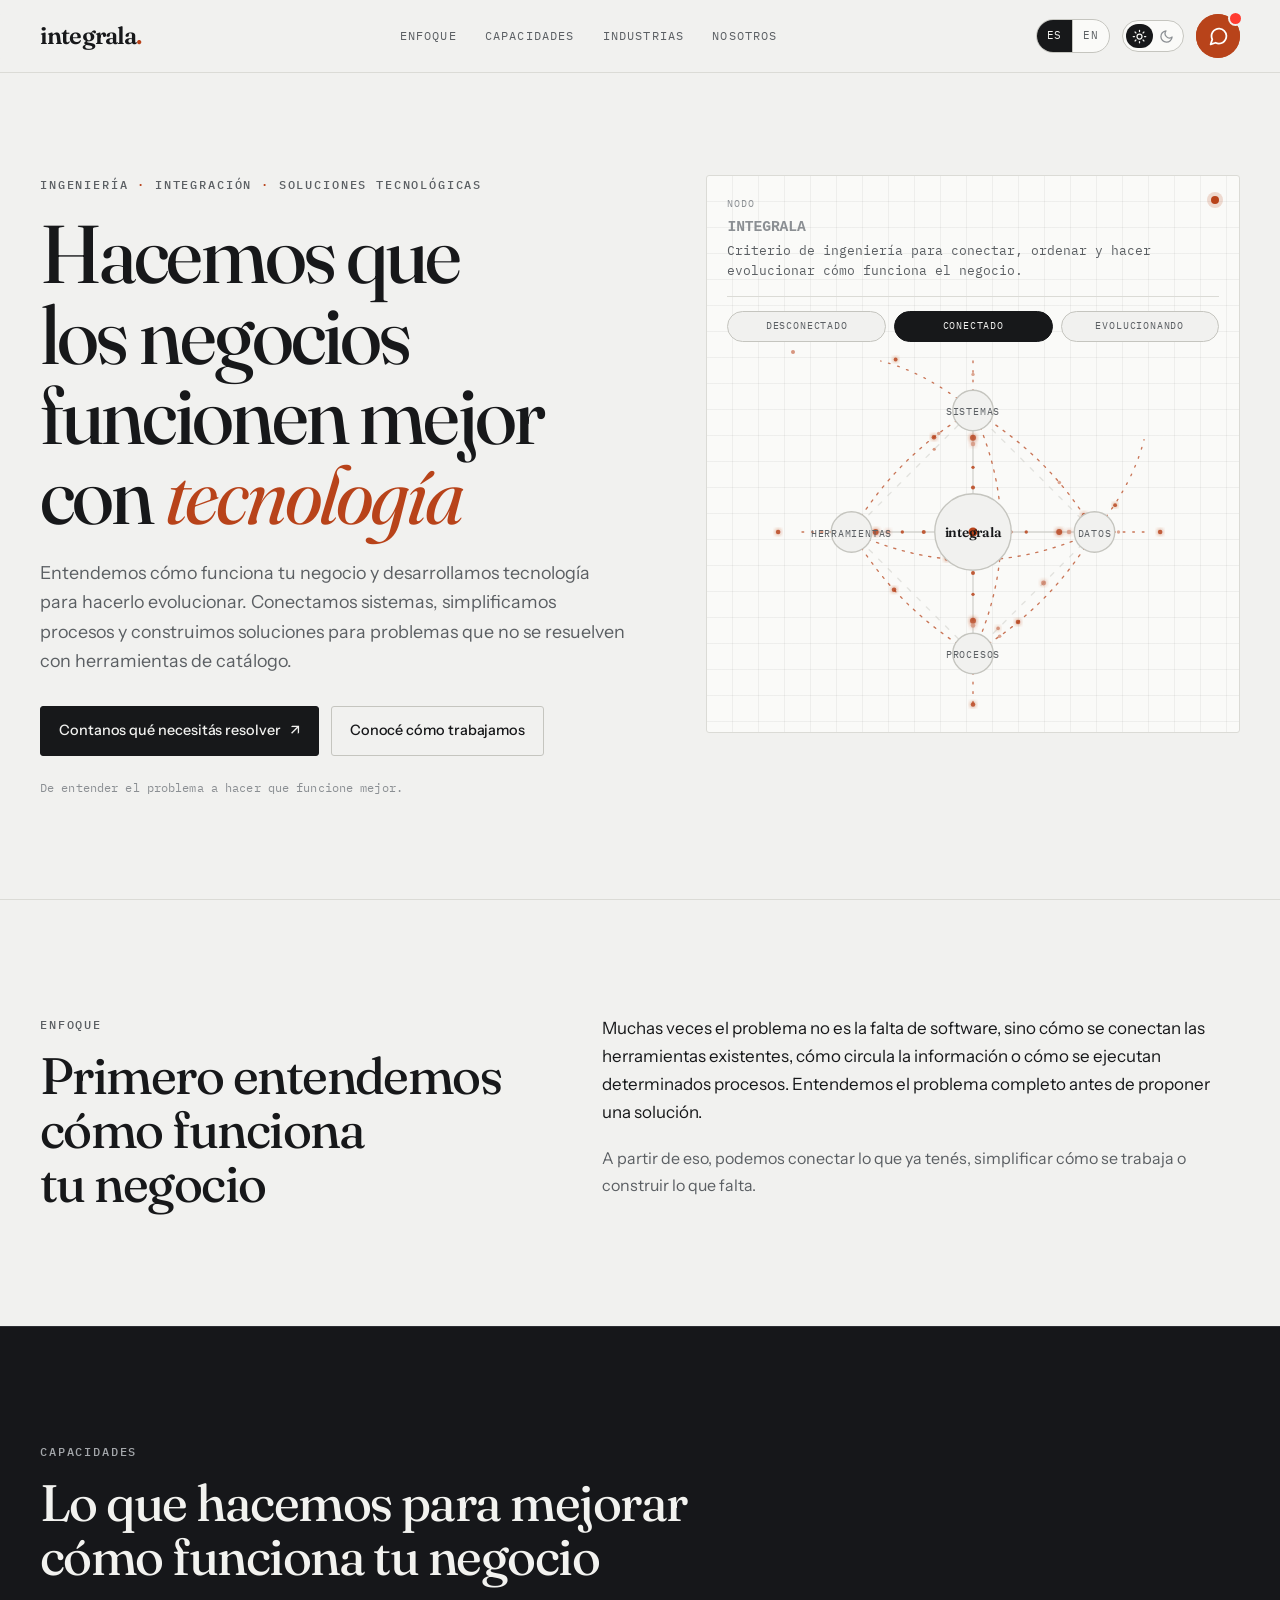
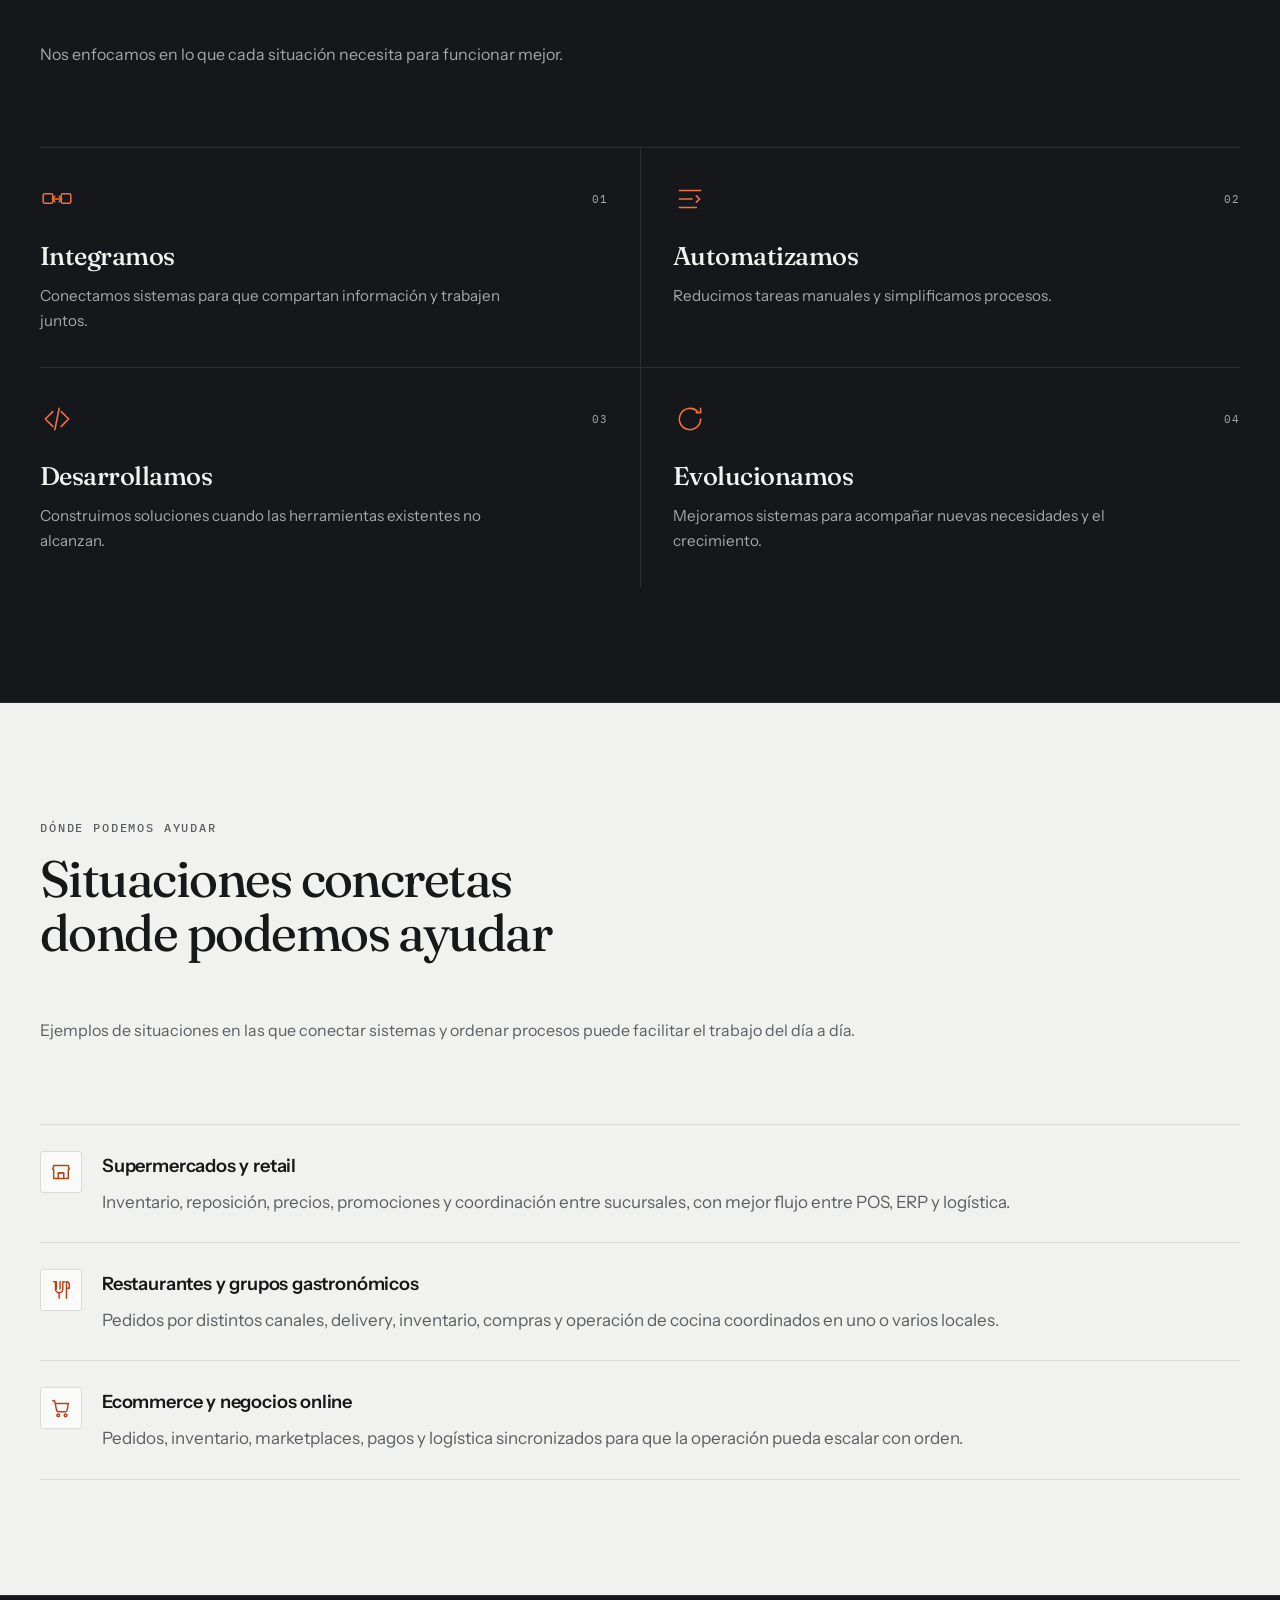
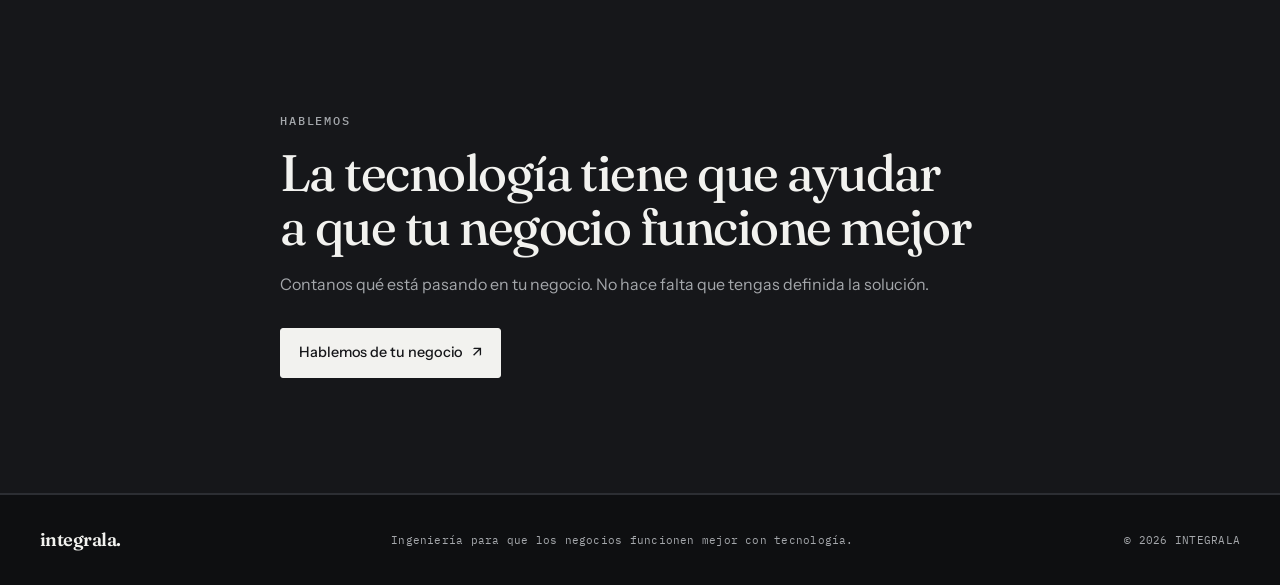
==== commit 3d15ee7f: "Improve landing" ====
--- a/index.html
+++ b/index.html
@@ -209,7 +209,7 @@
       <div class="wrap hero-grid">
         <div class="hero-main">
           <p class="label" data-en-html="ENGINEERING <span class='sep'>·</span> INTEGRATION <span class='sep'>·</span> TECHNOLOGY SOLUTIONS">INGENIERÍA <span class="sep">·</span> INTEGRACIÓN <span class="sep">·</span> SOLUCIONES TECNOLÓGICAS</p>
-          <h1 id="hero-title" data-en-html="We make businesses work better with <em>technology.</em>">Hacemos que los negocios funcionen mejor con <em>tecnología.</em></h1>
+          <h1 id="hero-title" data-en-html="We make businesses work better with <em>technology</em>">Hacemos que los negocios funcionen mejor con <em>tecnología</em></h1>
           <p class="hero-lede" data-en="We understand how your business works and build technology to help it evolve. We connect systems, simplify processes, and create solutions for problems that off-the-shelf tools can't solve.">Entendemos cómo funciona tu negocio y desarrollamos tecnología para hacerlo evolucionar. Conectamos sistemas, simplificamos procesos y construimos soluciones para problemas que no se resuelven con herramientas de catálogo.</p>
           <div class="hero-actions">
             <a class="btn" href="https://professional-chat-pwa.vercel.app/"><span data-en="Tell us what you need to solve">Contanos qué necesitás resolver</span> <span class="arrow" aria-hidden="true">↗</span></a>
@@ -222,17 +222,17 @@
           <figcaption class="figure-head eco-head-info">
             <div class="eco-info" aria-live="polite">
               <p class="eco-info-kicker" data-en="Scenario">Escenario</p>
-              <p class="eco-info-title" id="eco-info-title" data-en="Disconnected">Desconectado</p>
-              <p class="eco-info-text" id="eco-info-text" data-en="Systems, data, processes and tools exist, but each one operates in isolation.">Sistemas, datos, procesos y herramientas existen, pero cada uno opera aislado.</p>
+              <p class="eco-info-title" id="eco-info-title" data-en="Connected">Conectado</p>
+              <p class="eco-info-text" id="eco-info-text" data-en="Active connections let information and work flow continuously.">Las conexiones activas permiten que la información y el trabajo fluyan con continuidad.</p>
             </div>
             <span class="status" aria-hidden="true"></span>
           </figcaption>
 
           <div class="eco-controls" role="group" aria-label="Escenarios" data-en-aria-label="Scenarios">
-            <button type="button" class="eco-scenario is-active" data-scenario="disconnected" aria-pressed="true">
+            <button type="button" class="eco-scenario" data-scenario="disconnected" aria-pressed="false">
               <span data-en="Disconnected">Desconectado</span>
             </button>
-            <button type="button" class="eco-scenario" data-scenario="connected" aria-pressed="false">
+            <button type="button" class="eco-scenario is-active" data-scenario="connected" aria-pressed="true">
               <span data-en="Connected">Conectado</span>
             </button>
             <button type="button" class="eco-scenario" data-scenario="evolving" aria-pressed="false">
@@ -240,7 +240,7 @@
             </button>
           </div>
 
-          <div class="eco-stage" data-scenario="disconnected">
+          <div class="eco-stage" data-scenario="connected">
             <svg class="eco-svg" viewBox="0 0 320 320" role="img" aria-labelledby="eco-title eco-desc">
               <title id="eco-title" data-en="Interactive system map around INTEGRALA">Mapa interactivo de sistema alrededor de INTEGRALA</title>
               <desc id="eco-desc" data-en="Nodes for Systems, Data, Processes and Tools connected to a central core. Scenarios show disconnected, connected and evolving states.">Nodos de Sistemas, Datos, Procesos y Herramientas conectados a un núcleo central. Los escenarios muestran estados desconectado, conectado y en evolución.</desc>
@@ -383,6 +383,37 @@
               </g>
             </svg>
           </div>
+
+          <div class="eco-carousel" aria-label="Cómo conectamos tu negocio" data-en-aria-label="How we connect your business">
+            <div class="eco-carousel-track">
+              <article class="eco-card">
+                <span class="eco-card-icon" aria-hidden="true"><svg viewBox="0 0 24 24" fill="none" stroke="currentColor" stroke-width="1.6" stroke-linecap="round" stroke-linejoin="round"><circle cx="12" cy="12" r="3"/><path d="M12 2v4M12 18v4M4.93 4.93l2.83 2.83M16.24 16.24l2.83 2.83M2 12h4M18 12h4M4.93 19.07l2.83-2.83M16.24 7.76l2.83-2.83"/></svg></span>
+                <h3 data-en="INTEGRALA">INTEGRALA</h3>
+                <p data-en="Engineering judgment to connect, organize, and evolve how the business operates.">Criterio de ingeniería para conectar, ordenar y hacer evolucionar cómo funciona el negocio.</p>
+              </article>
+              <article class="eco-card">
+                <span class="eco-card-icon" aria-hidden="true"><svg viewBox="0 0 24 24" fill="none" stroke="currentColor" stroke-width="1.6" stroke-linecap="round" stroke-linejoin="round"><rect x="3" y="4" width="18" height="6" rx="2"/><rect x="3" y="14" width="18" height="6" rx="2"/><path d="M7 7h.01M7 17h.01"/></svg></span>
+                <h3 data-en="Systems">Sistemas</h3>
+                <p data-en="Applications and services that support operations and need to work together.">Aplicaciones y servicios que sostienen la operación y necesitan trabajar en conjunto.</p>
+              </article>
+              <article class="eco-card">
+                <span class="eco-card-icon" aria-hidden="true"><svg viewBox="0 0 24 24" fill="none" stroke="currentColor" stroke-width="1.6" stroke-linecap="round" stroke-linejoin="round"><ellipse cx="12" cy="5" rx="8" ry="3"/><path d="M4 5v6c0 1.66 3.58 3 8 3s8-1.34 8-3V5"/><path d="M4 11v6c0 1.66 3.58 3 8 3s8-1.34 8-3v-6"/></svg></span>
+                <h3 data-en="Data">Datos</h3>
+                <p data-en="Reliable information available to flow across teams, tools, and decisions.">Información confiable y disponible para que circule entre áreas, herramientas y decisiones.</p>
+              </article>
+              <article class="eco-card">
+                <span class="eco-card-icon" aria-hidden="true"><svg viewBox="0 0 24 24" fill="none" stroke="currentColor" stroke-width="1.6" stroke-linecap="round" stroke-linejoin="round"><path d="M4 5h6v6H4zM14 13h6v6h-6z"/><path d="M10 8h4v9"/><path d="M14 17h-4"/></svg></span>
+                <h3 data-en="Processes">Procesos</h3>
+                <p data-en="Ways of working that coordinate people, tasks, and systems day to day.">Formas de trabajo que coordinan personas, tareas y sistemas en el día a día.</p>
+              </article>
+              <article class="eco-card">
+                <span class="eco-card-icon" aria-hidden="true"><svg viewBox="0 0 24 24" fill="none" stroke="currentColor" stroke-width="1.6" stroke-linecap="round" stroke-linejoin="round"><path d="M14 7l3 3-3 3"/><path d="M10 17l-3-3 3-3"/><path d="M13 4l-2 16"/></svg></span>
+                <h3 data-en="Tools">Herramientas</h3>
+                <p data-en="New technologies integrated into how the business actually works.">Nuevas tecnología integradas al funcionamiento real del negocio.</p>
+              </article>
+            </div>
+            <div class="eco-dots" role="tablist" aria-label="Diapositivas" data-en-aria-label="Slides"></div>
+          </div>
         </figure>
       </div>
     </section>
@@ -392,7 +423,7 @@
       <div class="wrap approach-grid">
         <div class="approach-intro">
           <p class="label" data-en="Approach">Enfoque</p>
-          <h2 id="enfoque-title" data-en="First, we understand how your business works.">Primero entendemos cómo funciona tu negocio.</h2>
+          <h2 id="enfoque-title" data-en="First, we understand how your business works">Primero entendemos cómo funciona tu negocio</h2>
         </div>
 
         <div class="about-body">
@@ -407,7 +438,7 @@
       <div class="wrap">
         <header class="sec-head">
           <p class="label" data-en="Capabilities">Capacidades</p>
-          <h2 id="capacidades-title" data-en="What we do to improve how your business works.">Lo que hacemos para mejorar cómo funciona tu negocio.</h2>
+          <h2 id="capacidades-title" data-en="What we do to improve how your business works">Lo que hacemos para mejorar cómo funciona tu negocio</h2>
           <p class="lede" data-en="We focus on what each situation needs to work better.">Nos enfocamos en lo que cada situación necesita para funcionar mejor.</p>
         </header>
 
@@ -467,54 +498,57 @@
       </div>
     </section>
 
-    <!-- Industries / examples -->
+    <!-- Success cases / examples -->
     <section class="section" id="industrias" aria-labelledby="industrias-title">
       <div class="wrap">
         <header class="sec-head">
           <p class="label" data-en="Where we can help">Dónde podemos ayudar</p>
-          <h2 id="industrias-title" data-en="Some of the contexts where this comes up.">Algunos contextos donde esto aparece.</h2>
-          <p class="lede" data-en="A few common situations where we can help.">Algunas situaciones habituales en las que podemos ayudar.</p>
+          <h2 id="industrias-title" data-en="Concrete situations where we can help">Situaciones concretas donde podemos ayudar</h2>
+          <p class="lede" data-en="Examples of situations where better-connected systems and clearer processes make day-to-day work easier.">Ejemplos de situaciones en las que conectar sistemas y ordenar procesos puede facilitar el trabajo del día a día.</p>
         </header>
 
         <ol class="expertise">
           <li class="expertise-row">
-            <span class="expertise-num">01</span>
+            <span class="expertise-icon" aria-hidden="true">
+              <svg viewBox="0 0 24 24" fill="none" stroke="currentColor" stroke-width="1.6" stroke-linecap="round" stroke-linejoin="round">
+                <path d="M3 9l1-4h16l1 4"/>
+                <path d="M4 9v10h16V9"/>
+                <path d="M9 19v-6h6v6"/>
+                <path d="M9 13h6"/>
+              </svg>
+            </span>
             <div class="expertise-body">
               <h3 data-en="Supermarkets and retail">Supermercados y retail</h3>
-              <ul class="chips">
-                <li class="chip" data-en="Inventory">Inventario</li>
-                <li class="chip" data-en="Replenishment">Reposición</li>
-                <li class="chip" data-en="Pricing and promotions">Precios y promociones</li>
-                <li class="chip" data-en="Branch coordination">Coordinación entre sucursales</li>
-                <li class="chip" data-en="POS/ERP integration">Integración con POS/ERP</li>
-                <li class="chip" data-en="Logistics">Logística</li>
-              </ul>
+              <p data-en="Inventory, replenishment, pricing, promotions and branch coordination flowing better between POS, ERP and logistics.">Inventario, reposición, precios, promociones y coordinación entre sucursales, con mejor flujo entre POS, ERP y logística.</p>
             </div>
           </li>
           <li class="expertise-row">
-            <span class="expertise-num">02</span>
+            <span class="expertise-icon" aria-hidden="true">
+              <svg viewBox="0 0 24 24" fill="none" stroke="currentColor" stroke-width="1.6" stroke-linecap="round" stroke-linejoin="round">
+                <path d="M4 3h2v8a4 4 0 0 0 4 4h0a4 4 0 0 0 4-4V3h2"/>
+                <path d="M7 3v8"/>
+                <path d="M11 3v8"/>
+                <path d="M10 15v6"/>
+                <path d="M18 3v18"/>
+                <path d="M18 3a3 3 0 0 1 3 3v4h-3"/>
+              </svg>
+            </span>
             <div class="expertise-body">
               <h3 data-en="Restaurants and restaurant groups">Restaurantes y grupos gastronómicos</h3>
-              <ul class="chips">
-                <li class="chip" data-en="Orders across channels">Pedidos por distintos canales</li>
-                <li class="chip" data-en="Delivery integration">Integración con delivery</li>
-                <li class="chip" data-en="Inventory and purchasing">Inventario y compras</li>
-                <li class="chip" data-en="Kitchen operations">Operación de cocina</li>
-                <li class="chip" data-en="Multi-branch management">Gestión de múltiples locales</li>
-              </ul>
+              <p data-en="Orders across channels, delivery, inventory, purchasing and kitchen operations coordinated across one or more locations.">Pedidos por distintos canales, delivery, inventario, compras y operación de cocina coordinados en uno o varios locales.</p>
             </div>
           </li>
           <li class="expertise-row">
-            <span class="expertise-num">03</span>
+            <span class="expertise-icon" aria-hidden="true">
+              <svg viewBox="0 0 24 24" fill="none" stroke="currentColor" stroke-width="1.6" stroke-linecap="round" stroke-linejoin="round">
+                <circle cx="9" cy="20" r="1.5"/>
+                <circle cx="17" cy="20" r="1.5"/>
+                <path d="M3 4h2l2.2 10.5a2 2 0 0 0 2 1.5h7.5a2 2 0 0 0 2-1.6L20 7H6.2"/>
+              </svg>
+            </span>
             <div class="expertise-body">
               <h3 data-en="Ecommerce and online businesses">Ecommerce y negocios online</h3>
-              <ul class="chips">
-                <li class="chip" data-en="Order management">Gestión de pedidos</li>
-                <li class="chip" data-en="Inventory synchronization">Sincronización de inventario</li>
-                <li class="chip" data-en="Marketplaces">Marketplaces</li>
-                <li class="chip" data-en="Payments and logistics">Pagos y logística</li>
-                <li class="chip" data-en="Automation and scalability">Automatización y escalabilidad</li>
-              </ul>
+              <p data-en="Orders, inventory, marketplaces, payments and logistics kept in sync so the operation can scale smoothly.">Pedidos, inventario, marketplaces, pagos y logística sincronizados para que la operación pueda escalar con orden.</p>
             </div>
           </li>
         </ol>
@@ -525,7 +559,7 @@
     <section class="section band" id="contacto" aria-labelledby="contacto-title">
       <div class="wrap cta">
         <p class="label" data-en="Let's talk">Hablemos</p>
-        <h2 id="contacto-title" data-en="Technology should make your business work better.">La tecnología tiene que ayudar a que tu negocio funcione mejor.</h2>
+        <h2 id="contacto-title" data-en="Technology should make your business work better">La tecnología tiene que ayudar a que tu negocio funcione mejor</h2>
         <p class="lede" data-en="Tell us what's happening in your business. You don't need to have the solution figured out.">Contanos qué está pasando en tu negocio. No hace falta que tengas definida la solución.</p>
         <a class="btn" href="https://professional-chat-pwa.vercel.app/"><span data-en="Let's talk about your business">Hablemos de tu negocio</span> <span class="arrow" aria-hidden="true">↗</span></a>
       </div>
--- a/styles.css
+++ b/styles.css
@@ -651,13 +651,61 @@
   line-height: 1.5;
 }
 
+.eco-carousel { display: none; }
+
 @media (max-width: 620px) {
   .eco-svg { max-width: 300px; }
   .eco-controls { gap: 6px; }
   .eco-scenario { padding: 6px 8px; font-size: 0.58rem; }
   .figure-head.eco-head-info .eco-info-title { font-size: 0.88rem; }
   .figure-head.eco-head-info .eco-info-text { font-size: 0.8rem; }
-}
+  .ecosystem .eco-head-info,
+  .ecosystem .eco-controls,
+  .ecosystem .eco-stage { display: none; }
+  .ecosystem .eco-carousel { display: block; }
+}
+
+.eco-carousel-track {
+  display: flex;
+  overflow-x: auto;
+  scroll-snap-type: x mandatory;
+  scroll-behavior: smooth;
+  gap: 12px;
+  padding: 4px 2px 10px;
+  -webkit-overflow-scrolling: touch;
+  scrollbar-width: none;
+}
+.eco-carousel-track::-webkit-scrollbar { display: none; }
+.eco-card {
+  flex: 0 0 100%;
+  scroll-snap-align: start;
+  border: 1px solid var(--line);
+  border-radius: var(--radius);
+  background: var(--bg-2);
+  padding: 18px 16px;
+  display: grid;
+  gap: 8px;
+}
+.eco-card-icon {
+  width: 40px;
+  height: 40px;
+  display: inline-flex;
+  align-items: center;
+  justify-content: center;
+  color: var(--accent);
+  border: 1px solid var(--line);
+  border-radius: var(--radius);
+  background: var(--bg);
+}
+.eco-card-icon svg { width: 22px; height: 22px; }
+.eco-card h3 { margin: 2px 0 0; font-size: 1rem; font-weight: 600; letter-spacing: -0.01em; }
+.eco-card p { margin: 0; color: var(--ink-2); font-size: 0.92rem; line-height: 1.55; }
+.eco-dots { display: flex; justify-content: center; gap: 8px; padding-top: 8px; }
+.eco-dot {
+  width: 7px; height: 7px; border-radius: 50%;
+  border: 0; padding: 0; background: var(--line-2); cursor: pointer;
+}
+.eco-dot.is-active { background: var(--accent); }
 
 /* ---------- Sections ---------- */
 .section { padding: clamp(72px, 9vw, 132px) 0; }
@@ -665,36 +713,37 @@
 .sec-head {
   display: grid;
   gap: 15px;
-  max-width: 720px;
+  max-width: 920px;
   margin-bottom: clamp(38px, 5vw, 66px);
 }
+.sec-head .lede { max-width: none; }
 
 /* Technical expertise — disciplines index */
 .expertise { list-style: none; border-top: 1px solid var(--line); }
 
 .expertise-row {
   display: grid;
-  grid-template-columns: 62px minmax(0, 1fr);
-  gap: 24px;
+  grid-template-columns: 42px minmax(0, 1fr);
+  gap: 20px;
   align-items: start;
   padding: 26px 0;
   border-bottom: 1px solid var(--line);
 }
-.expertise-num { font-family: var(--mono); font-size: 0.78rem; color: var(--accent); padding-top: 4px; }
-.expertise-body h3 { margin: 0 0 14px; font-size: 1.14rem; font-weight: 600; letter-spacing: -0.01em; transition: color 0.2s ease; }
-.expertise-row:hover .expertise-body h3 { color: var(--accent); }
-
-.chips { list-style: none; display: flex; flex-wrap: wrap; gap: 8px; }
-.chip {
-  font-family: var(--mono);
-  font-size: 0.7rem;
-  letter-spacing: 0.01em;
-  color: var(--ink-2);
-  background: var(--bg-2);
+.expertise-icon {
+  width: 42px;
+  height: 42px;
+  display: inline-flex;
+  align-items: center;
+  justify-content: center;
+  color: var(--accent);
   border: 1px solid var(--line);
   border-radius: var(--radius);
-  padding: 4px 9px;
-}
+  background: var(--bg-2);
+}
+.expertise-icon svg { width: 22px; height: 22px; }
+.expertise-body h3 { margin: 0 0 8px; font-size: 1.14rem; font-weight: 600; letter-spacing: -0.01em; transition: color 0.2s ease; }
+.expertise-row:hover .expertise-body h3 { color: var(--accent); }
+.expertise-body p { margin: 0; color: var(--ink-2); line-height: 1.6; max-width: none; }
 
 /* Services — dark band */
 .section.band {
@@ -841,7 +890,8 @@
 }
 
 @media (max-width: 760px) {
-  .expertise-row { grid-template-columns: 40px minmax(0, 1fr); gap: 16px; padding: 22px 0; }
+  .expertise-row { grid-template-columns: 38px minmax(0, 1fr); gap: 14px; padding: 22px 0; }
+  .expertise-icon { width: 38px; height: 38px; }
   .about-list li { grid-template-columns: 1fr; gap: 4px; }
 }
 
